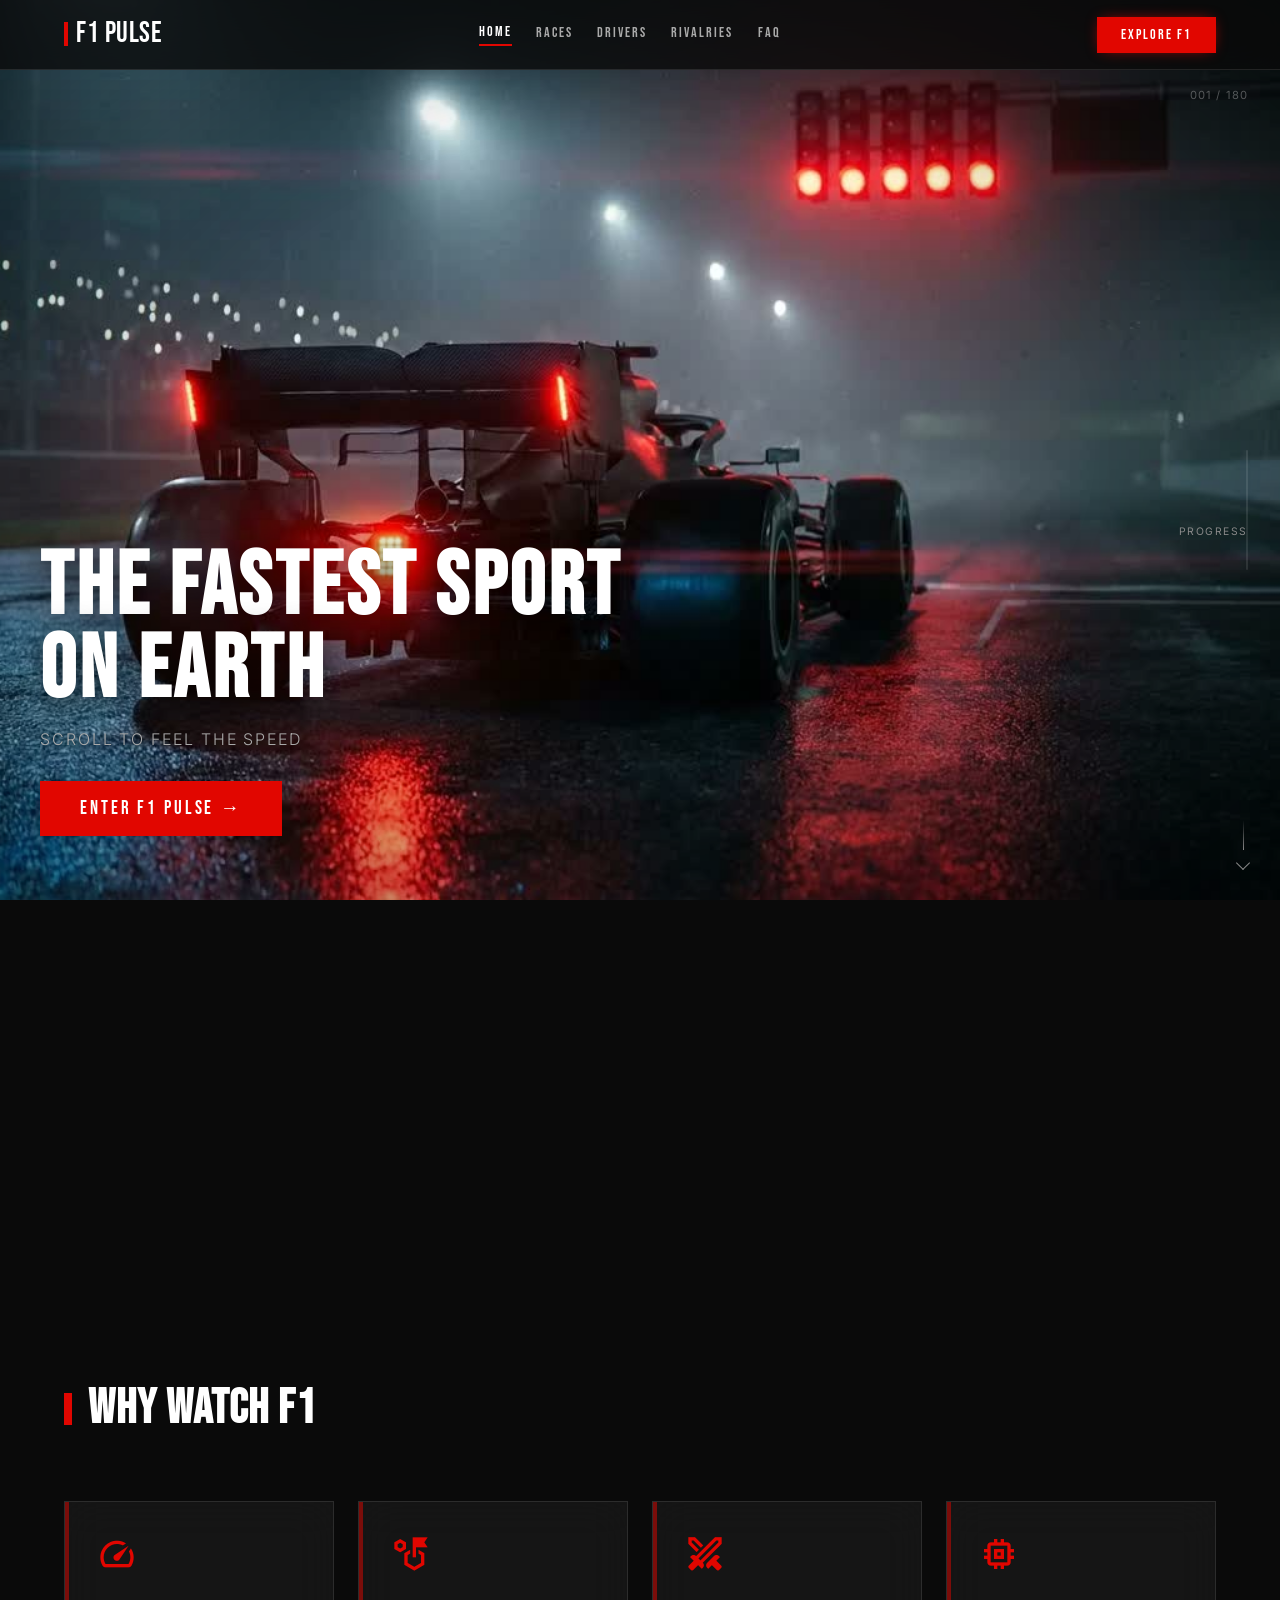
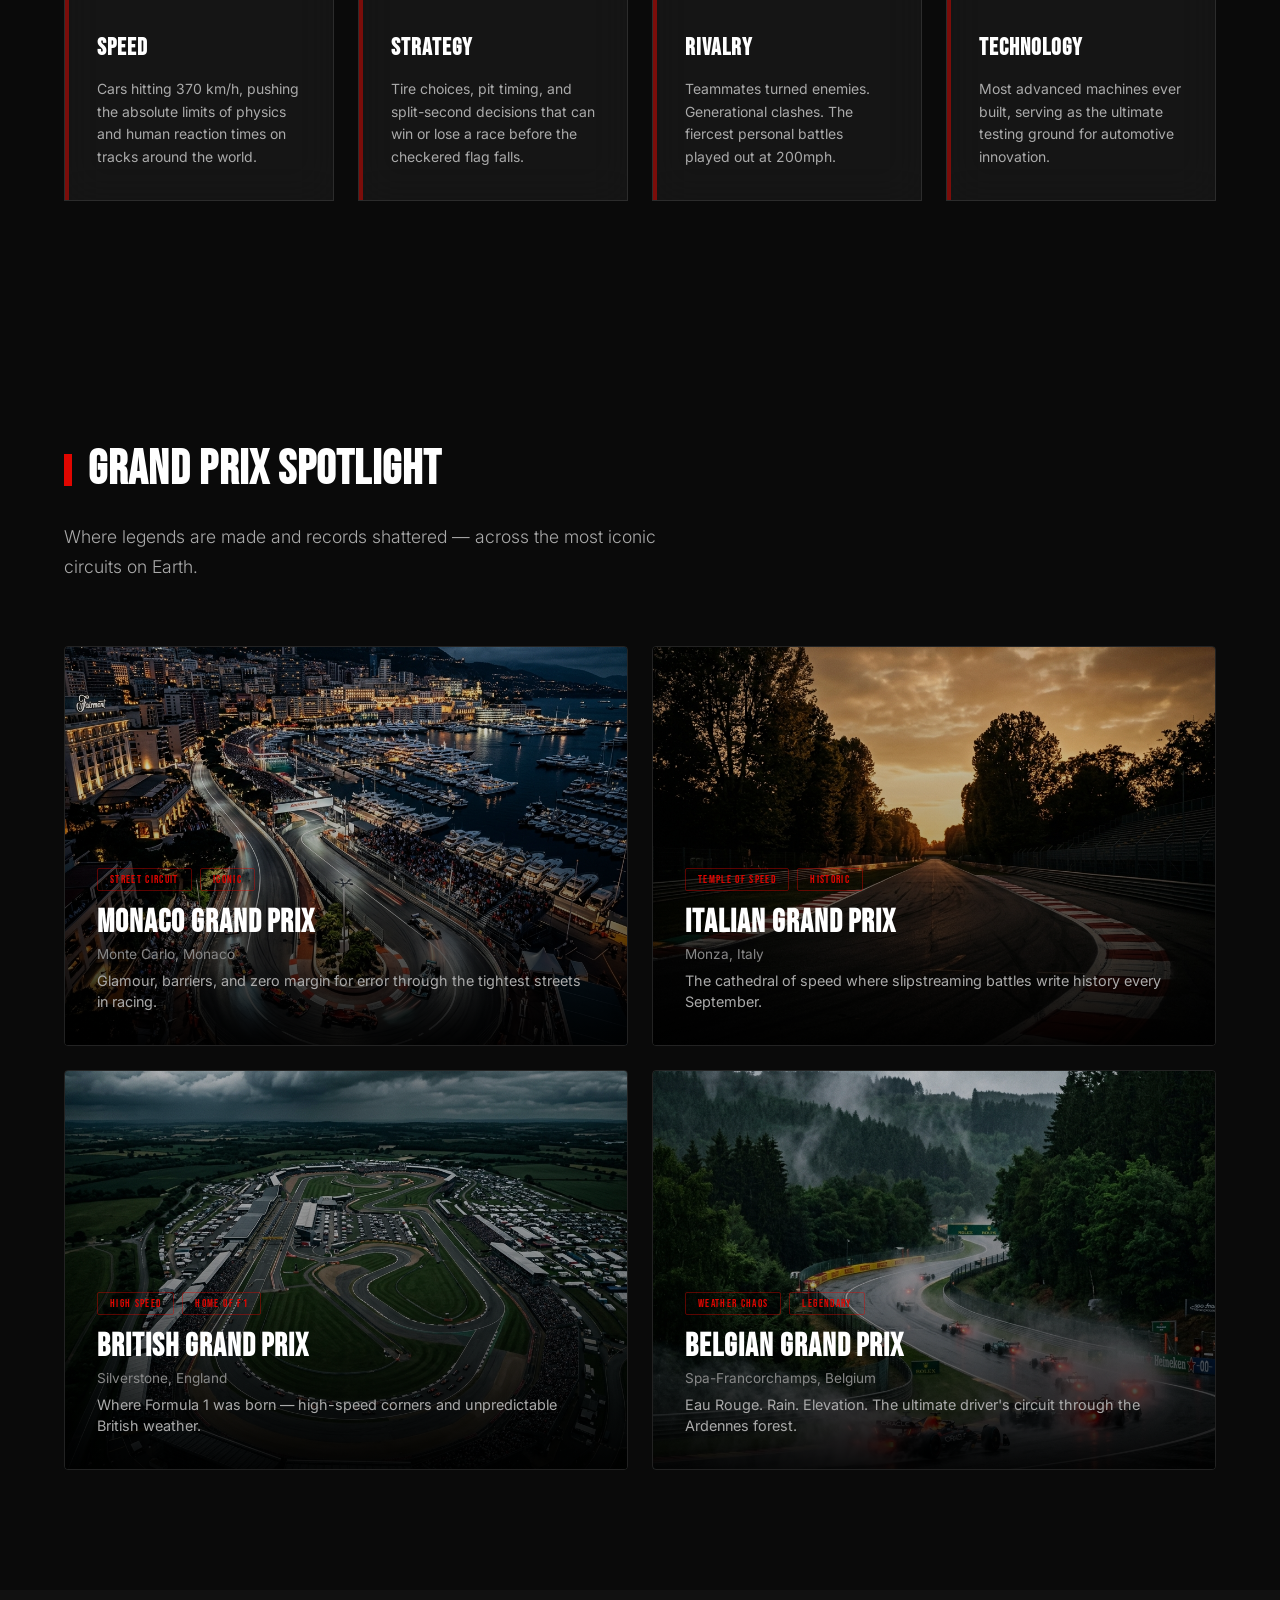
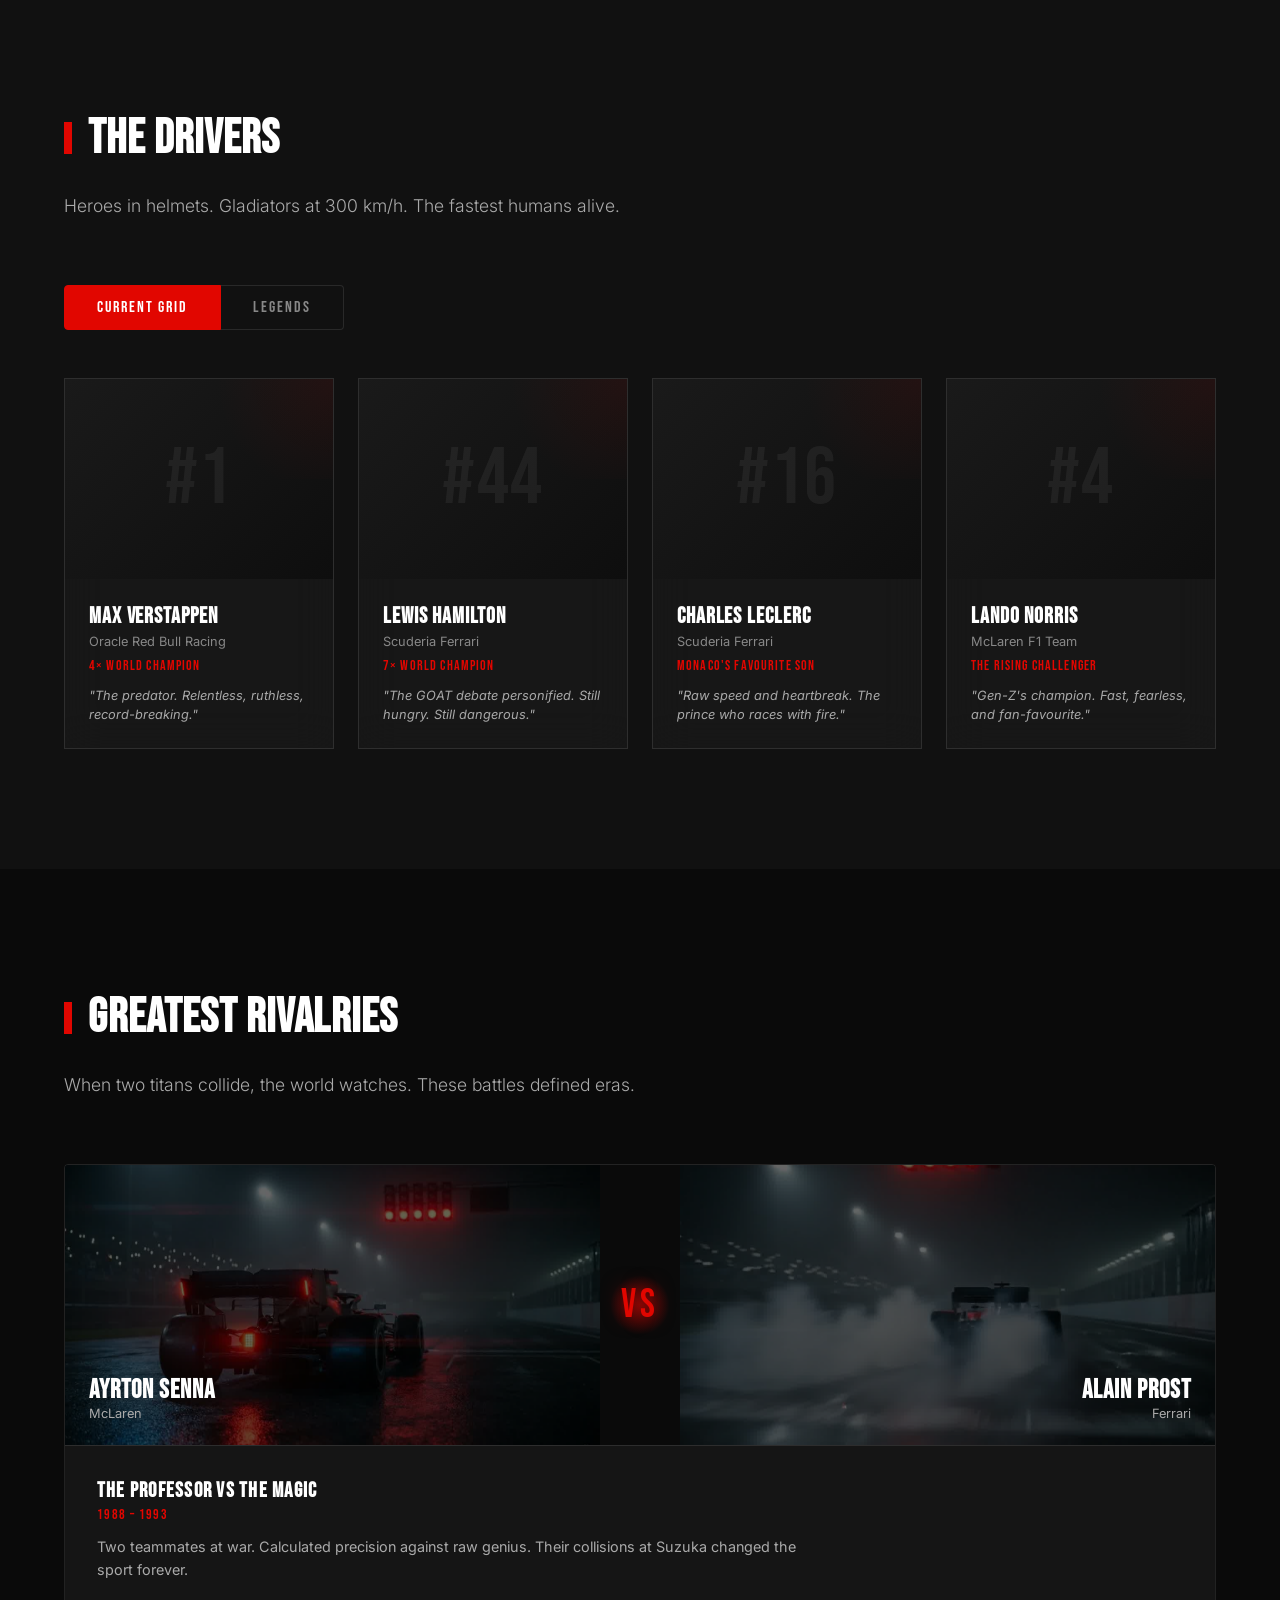
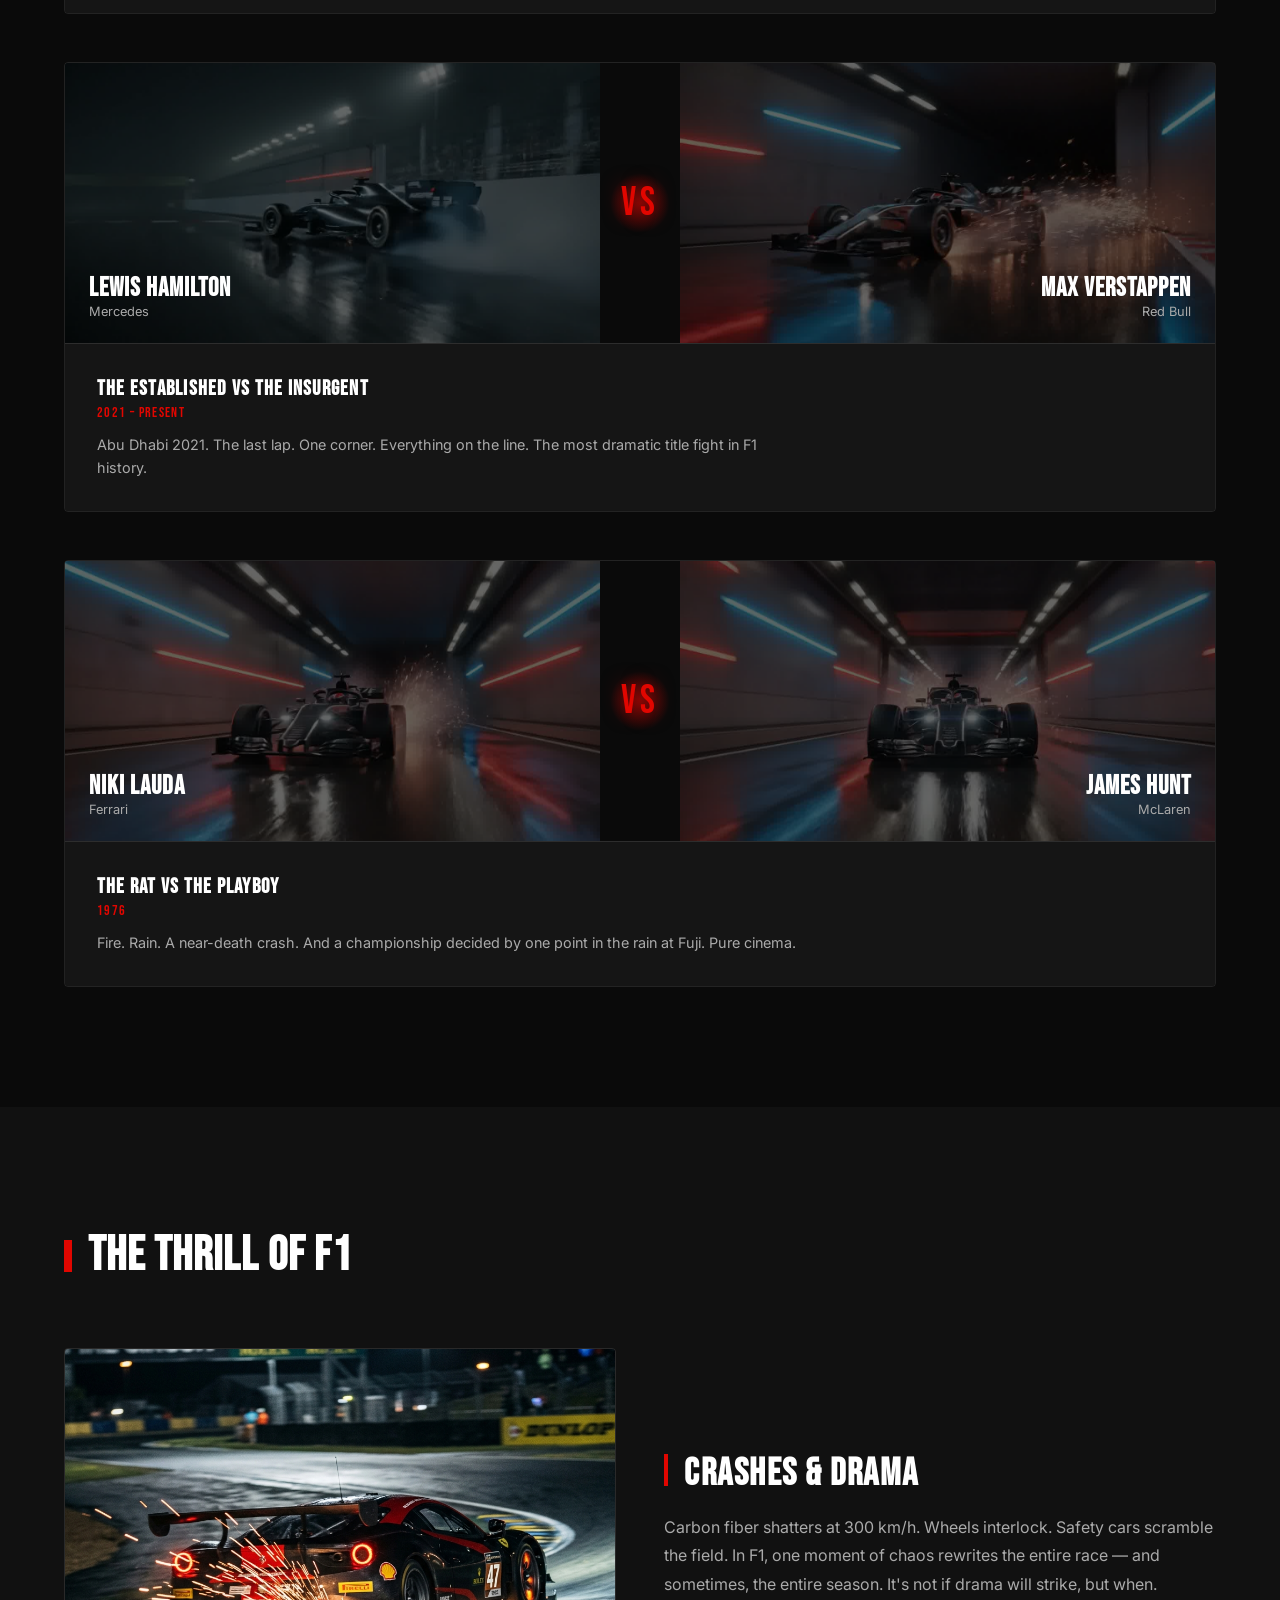
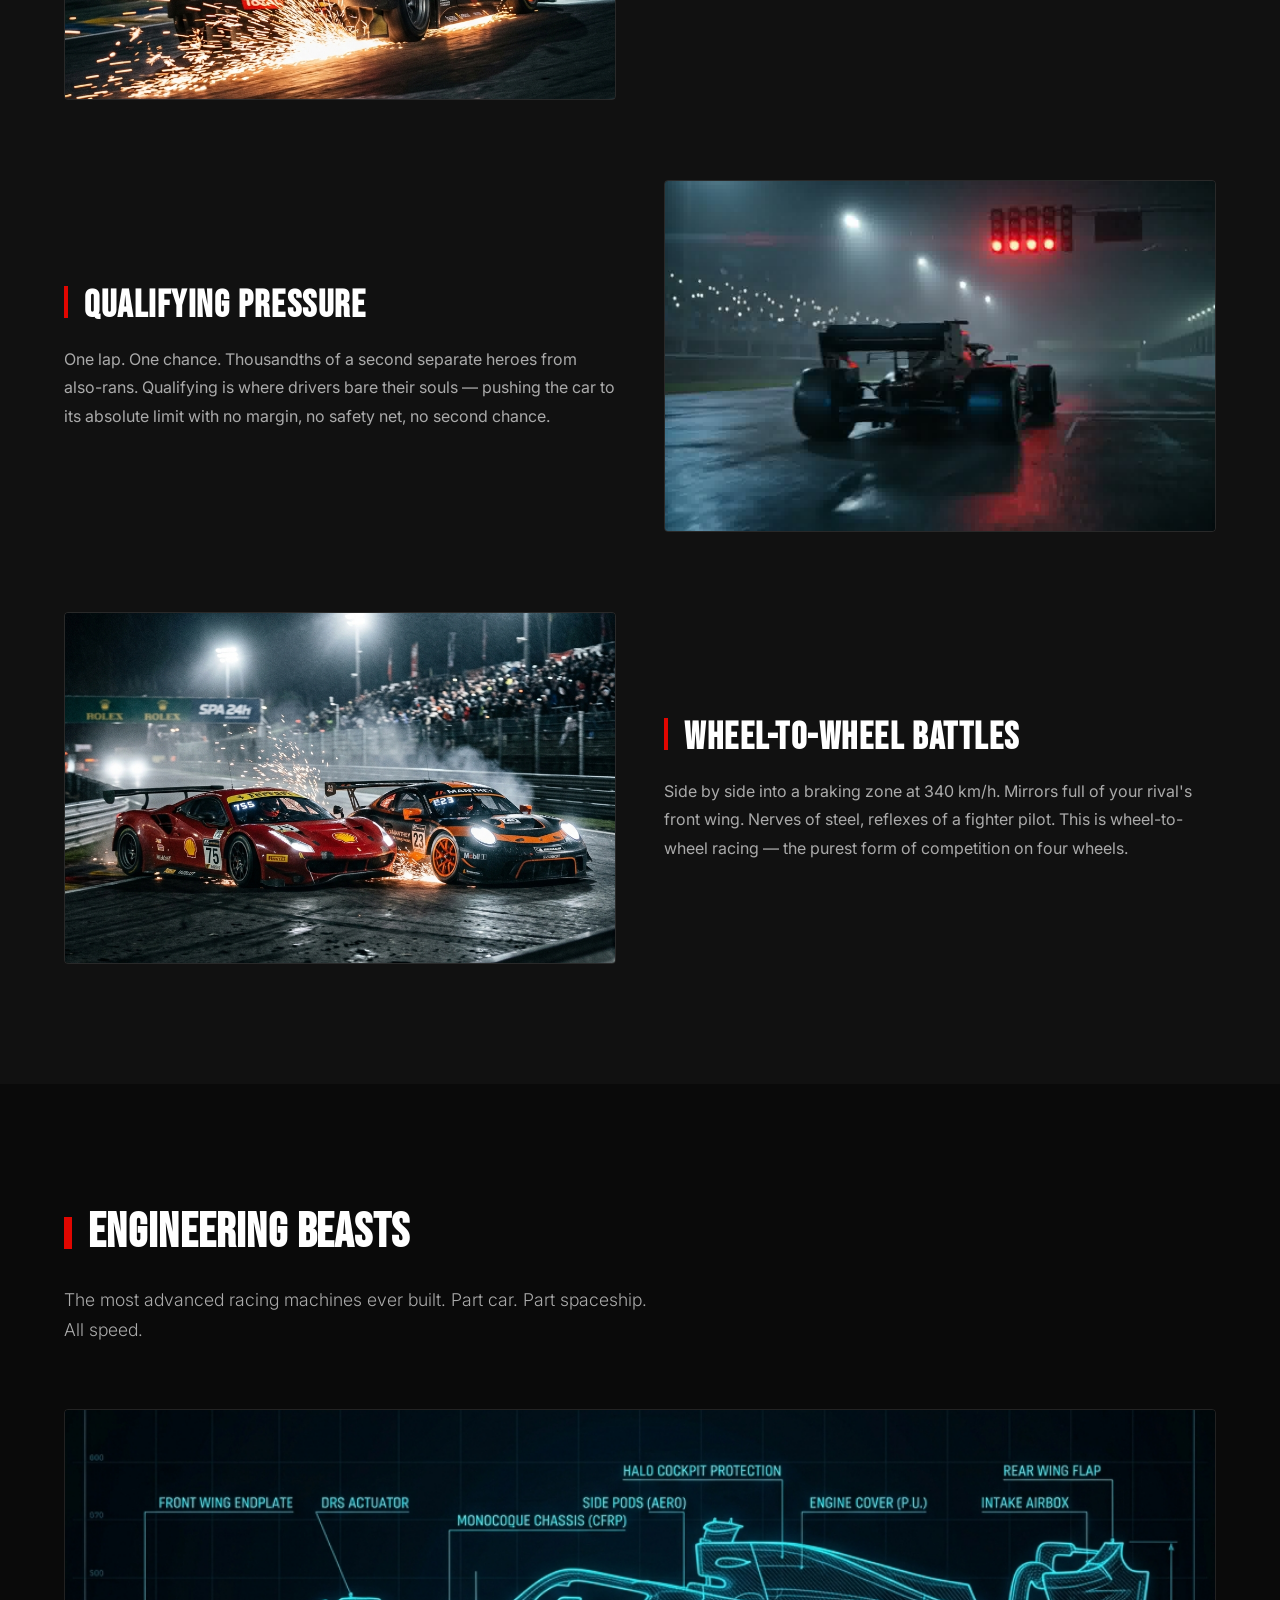
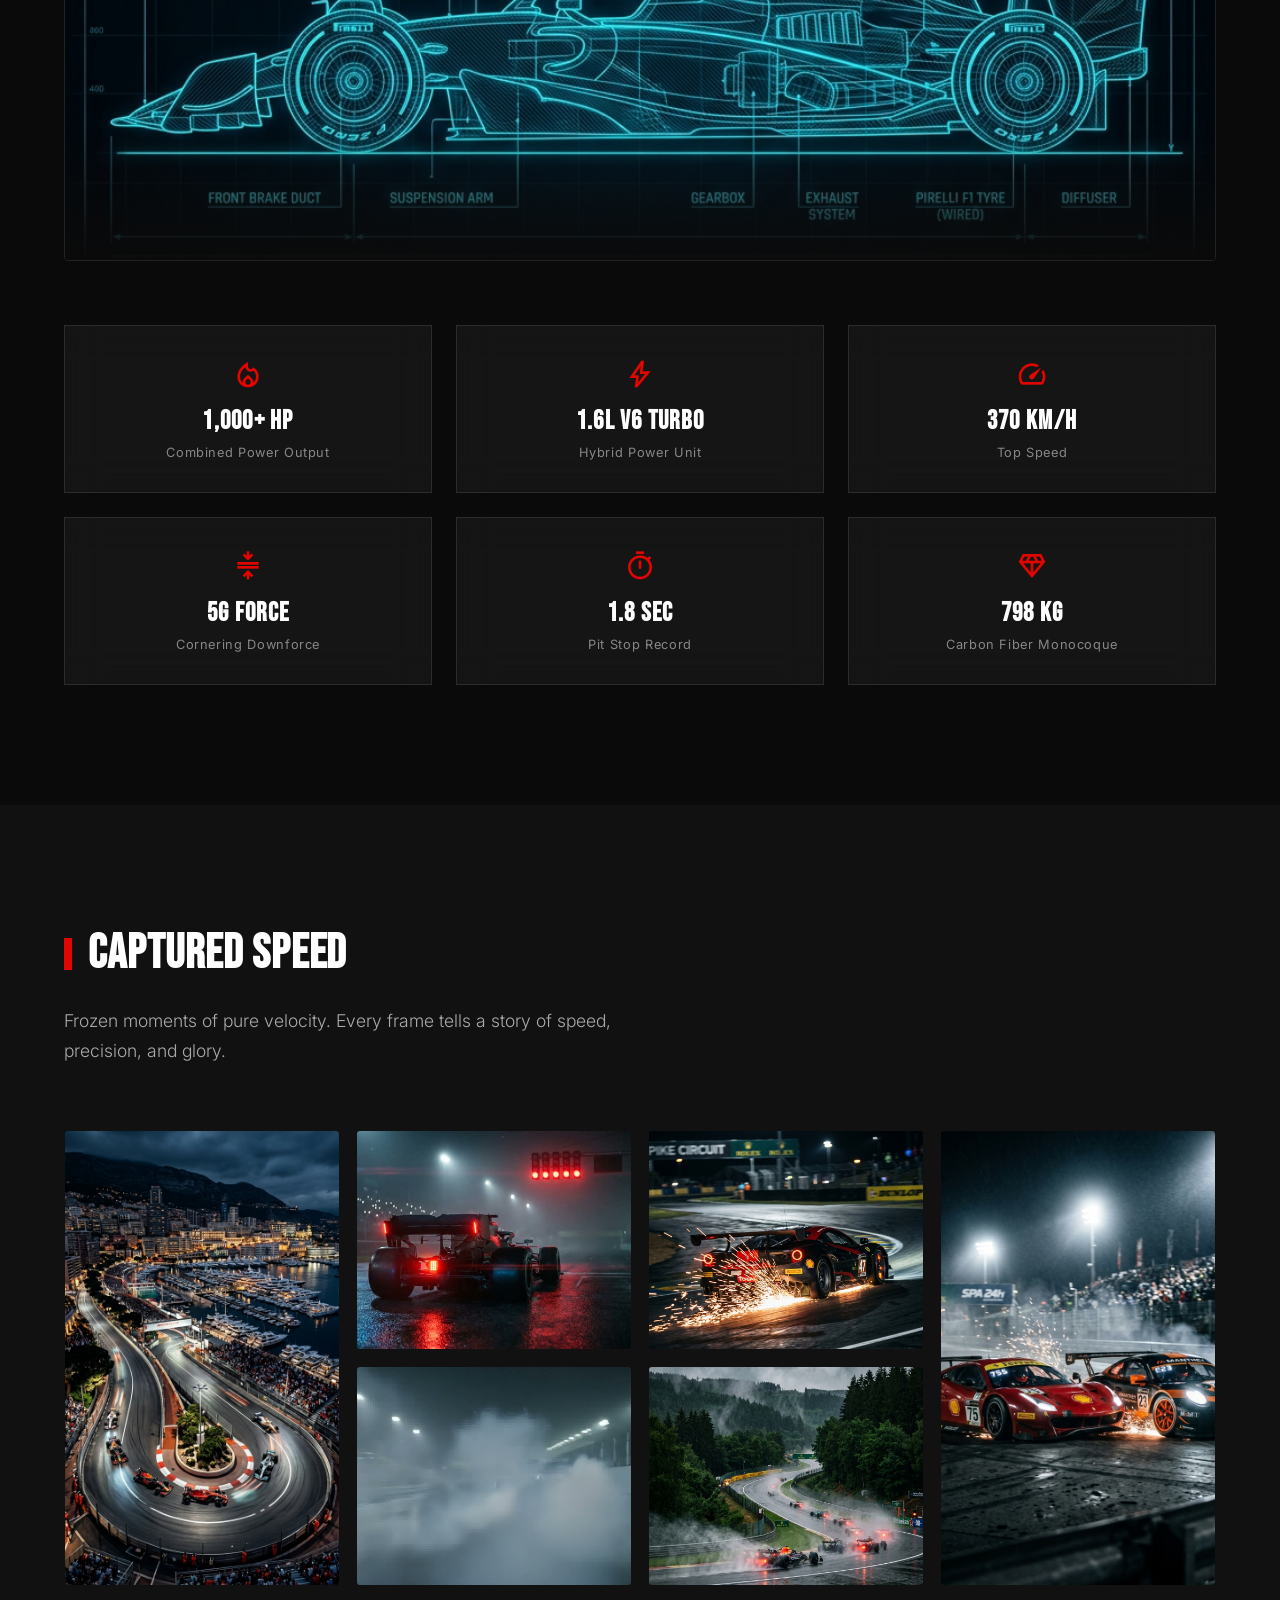
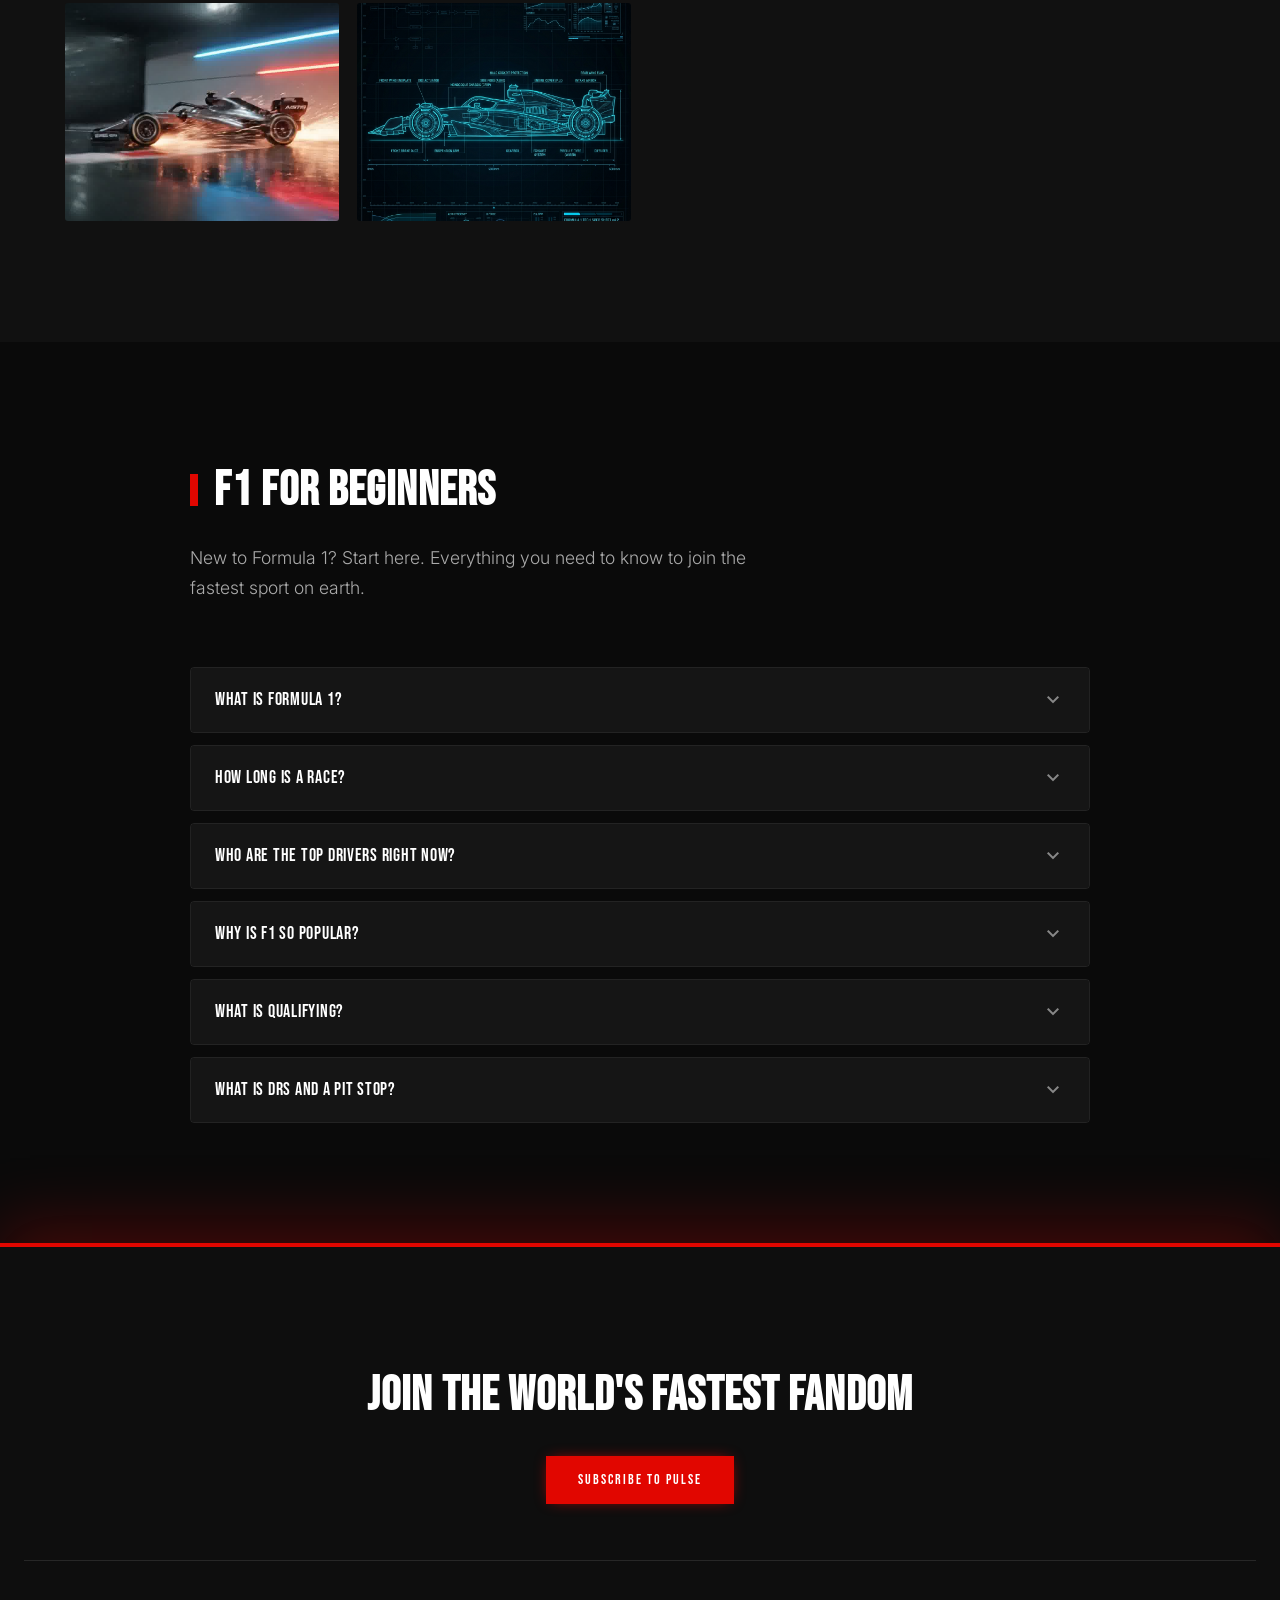
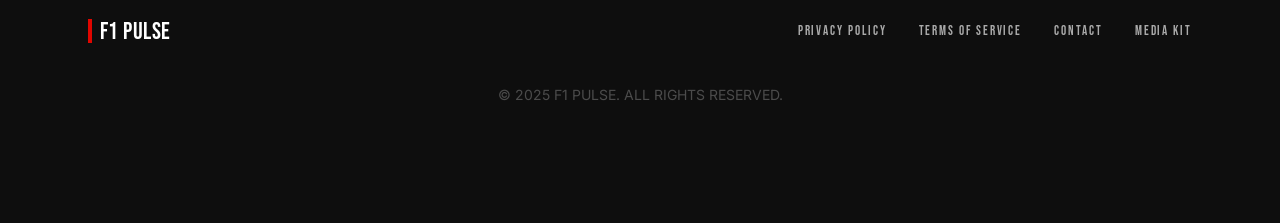
==== index.html @ 892f3d9f "F1 RACES - Feel the speed" ====
<!DOCTYPE html>
<html lang="en">
<head>
  <meta charset="UTF-8">
  <meta name="viewport" content="width=device-width, initial-scale=1.0">
  <title>F1 PULSE — Feel the Speed</title>
  <meta name="description" content="F1 PULSE — A cinematic scroll-driven Formula 1 experience. Scroll to scrub through race footage at full speed.">
  <meta name="theme-color" content="#0A0A0A">

  <!-- Favicon -->
  <link rel="icon" href="data:image/svg+xml,<svg xmlns='http://www.w3.org/2000/svg' viewBox='0 0 100 100'><circle cx='50' cy='50' r='45' fill='%23E10600'/></svg>">

  <!-- Google Fonts — Material Symbols for icons -->
  <link href="https://fonts.googleapis.com/css2?family=Material+Symbols+Outlined:wght,FILL@100..700,0..1&display=swap" rel="stylesheet">

  <link rel="stylesheet" href="style.css">
</head>
<body>

  <!-- ═══ Preloader ═══ -->
  <div id="preloader">
    <div class="preloader-logo">F1 <span>PULSE</span></div>
    <div class="progress-bar-container">
      <div class="progress-bar-fill" id="progress-fill"></div>
    </div>
    <p class="preloader-text" id="progress-text">Loading experience... 0%</p>
  </div>

  <!-- ═══════════════════════════════════════
       NAVBAR (fixed top, over everything)
       ═══════════════════════════════════════ -->
  <nav class="navbar" id="navbar">
    <div class="nav-brand">
      <div class="nav-brand-accent"></div>
      <a href="#" class="nav-brand-text">F1 PULSE</a>
    </div>
    <div class="nav-links" id="nav-links">
      <a href="#hero-section" class="nav-link active">Home</a>
      <a href="#races" class="nav-link">Races</a>
      <a href="#drivers" class="nav-link">Drivers</a>
      <a href="#rivalries" class="nav-link">Rivalries</a>
      <a href="#faq" class="nav-link">FAQ</a>
    </div>
    <a href="#" class="nav-cta">EXPLORE F1</a>
    <button class="nav-hamburger" id="nav-hamburger" aria-label="Open menu">
      <span class="material-symbols-outlined">menu</span>
    </button>
  </nav>

  <!-- ═══════════════════════════════════════
       HERO — Scroll-driven frame scrubber
       ═══════════════════════════════════════ -->
  <section id="hero-section">
    <!-- Frame Display -->
    <img id="frame-display" alt="F1 Frame" />

    <!-- Cinematic Vignette -->
    <div id="vignette"></div>

    <!-- Overlay UI -->
    <div id="overlay">
      <!-- Bottom Left — Hero Text -->
      <div class="overlay-content">
        <h1 class="overlay-headline" id="overlay-headline">THE FASTEST SPORT ON EARTH</h1>
        <p class="overlay-subtext" id="overlay-subtext">Scroll to feel the speed</p>
        <a href="#why-f1" class="overlay-cta" id="overlay-cta">ENTER F1 PULSE →</a>
      </div>

      <!-- Right — Scroll Progress -->
      <div class="scroll-progress-track">
        <div class="scroll-progress-fill" id="scroll-progress-fill"></div>
      </div>
      <span class="scroll-progress-label">PROGRESS</span>

      <!-- Frame Counter -->
      <span class="frame-counter" id="frame-counter">001 / 180</span>

      <!-- Scroll Hint -->
      <div class="scroll-hint" id="scroll-hint">
        <div class="scroll-hint-line"></div>
        <div class="scroll-hint-arrow"></div>
      </div>
    </div>

    <!-- Scroll Spacer (creates scroll distance for frame scrubbing) -->
    <div id="scroll-spacer"></div>
  </section>

  <!-- ═══════════════════════════════════════
       WHY WATCH F1 SECTION
       ═══════════════════════════════════════ -->
  <section class="section-why-f1" id="why-f1">
    <div class="section-container">
      <h2 class="section-heading">
        <span class="heading-accent"></span>
        WHY WATCH F1
      </h2>
      <div class="cards-grid">
        <!-- Card 1 — Speed -->
        <div class="glass-card">
          <div class="card-accent-bar"></div>
          <span class="material-symbols-outlined card-icon">speed</span>
          <h3 class="card-title">SPEED</h3>
          <p class="card-text">Cars hitting 370 km/h, pushing the absolute limits of physics and human reaction times on tracks around the world.</p>
        </div>
        <!-- Card 2 — Strategy -->
        <div class="glass-card">
          <div class="card-accent-bar"></div>
          <span class="material-symbols-outlined card-icon">strategy</span>
          <h3 class="card-title">STRATEGY</h3>
          <p class="card-text">Tire choices, pit timing, and split-second decisions that can win or lose a race before the checkered flag falls.</p>
        </div>
        <!-- Card 3 — Rivalry -->
        <div class="glass-card">
          <div class="card-accent-bar"></div>
          <span class="material-symbols-outlined card-icon">swords</span>
          <h3 class="card-title">RIVALRY</h3>
          <p class="card-text">Teammates turned enemies. Generational clashes. The fiercest personal battles played out at 200mph.</p>
        </div>
        <!-- Card 4 — Technology -->
        <div class="glass-card">
          <div class="card-accent-bar"></div>
          <span class="material-symbols-outlined card-icon">memory</span>
          <h3 class="card-title">TECHNOLOGY</h3>
          <p class="card-text">Most advanced machines ever built, serving as the ultimate testing ground for automotive innovation.</p>
        </div>
      </div>
    </div>
  </section>

  <!-- ═══════════════════════════════════════
       1. GRAND PRIX SPOTLIGHT
       ═══════════════════════════════════════ -->
  <section class="section-dark" id="races">
    <div class="section-container">
      <h2 class="section-heading reveal">
        <span class="heading-accent"></span>
        GRAND PRIX SPOTLIGHT
      </h2>
      <p class="section-subtitle reveal">Where legends are made and records shattered — across the most iconic circuits on Earth.</p>
      <div class="race-grid">
        <div class="race-card reveal">
          <div class="race-card-img" style="background-image:url('images/monaco.png')"></div>
          <div class="race-card-overlay"></div>
          <div class="race-card-content">
            <div class="race-pills"><span class="race-pill">Street Circuit</span><span class="race-pill">Iconic</span></div>
            <h3 class="race-card-title">MONACO GRAND PRIX</h3>
            <p class="race-card-location">Monte Carlo, Monaco</p>
            <p class="race-card-hook">Glamour, barriers, and zero margin for error through the tightest streets in racing.</p>
          </div>
        </div>
        <div class="race-card reveal">
          <div class="race-card-img" style="background-image:url('images/monza.png')"></div>
          <div class="race-card-overlay"></div>
          <div class="race-card-content">
            <div class="race-pills"><span class="race-pill">Temple of Speed</span><span class="race-pill">Historic</span></div>
            <h3 class="race-card-title">ITALIAN GRAND PRIX</h3>
            <p class="race-card-location">Monza, Italy</p>
            <p class="race-card-hook">The cathedral of speed where slipstreaming battles write history every September.</p>
          </div>
        </div>
        <div class="race-card reveal">
          <div class="race-card-img" style="background-image:url('images/silverstone.png')"></div>
          <div class="race-card-overlay"></div>
          <div class="race-card-content">
            <div class="race-pills"><span class="race-pill">High Speed</span><span class="race-pill">Home of F1</span></div>
            <h3 class="race-card-title">BRITISH GRAND PRIX</h3>
            <p class="race-card-location">Silverstone, England</p>
            <p class="race-card-hook">Where Formula 1 was born — high-speed corners and unpredictable British weather.</p>
          </div>
        </div>
        <div class="race-card reveal">
          <div class="race-card-img" style="background-image:url('images/spa.png')"></div>
          <div class="race-card-overlay"></div>
          <div class="race-card-content">
            <div class="race-pills"><span class="race-pill">Weather Chaos</span><span class="race-pill">Legendary</span></div>
            <h3 class="race-card-title">BELGIAN GRAND PRIX</h3>
            <p class="race-card-location">Spa-Francorchamps, Belgium</p>
            <p class="race-card-hook">Eau Rouge. Rain. Elevation. The ultimate driver's circuit through the Ardennes forest.</p>
          </div>
        </div>
      </div>
    </div>
  </section>

  <!-- ═══════════════════════════════════════
       2. THE DRIVERS
       ═══════════════════════════════════════ -->
  <section class="section-alt" id="drivers">
    <div class="section-container">
      <h2 class="section-heading reveal">
        <span class="heading-accent"></span>
        THE DRIVERS
      </h2>
      <p class="section-subtitle reveal">Heroes in helmets. Gladiators at 300 km/h. The fastest humans alive.</p>
      <div class="driver-tabs reveal">
        <button class="driver-tab active" data-tab="current">Current Grid</button>
        <button class="driver-tab" data-tab="legends">Legends</button>
      </div>
      <div class="driver-grid" id="driver-grid-current">
        <div class="driver-card reveal">
          <div class="driver-card-visual">
            <span class="driver-number">#1</span>
          </div>
          <div class="driver-info">
            <h3 class="driver-name">MAX VERSTAPPEN</h3>
            <p class="driver-team">Oracle Red Bull Racing</p>
            <p class="driver-stat">4× World Champion</p>
            <p class="driver-caption">"The predator. Relentless, ruthless, record-breaking."</p>
          </div>
        </div>
        <div class="driver-card reveal">
          <div class="driver-card-visual">
            <span class="driver-number">#44</span>
          </div>
          <div class="driver-info">
            <h3 class="driver-name">LEWIS HAMILTON</h3>
            <p class="driver-team">Scuderia Ferrari</p>
            <p class="driver-stat">7× World Champion</p>
            <p class="driver-caption">"The GOAT debate personified. Still hungry. Still dangerous."</p>
          </div>
        </div>
        <div class="driver-card reveal">
          <div class="driver-card-visual">
            <span class="driver-number">#16</span>
          </div>
          <div class="driver-info">
            <h3 class="driver-name">CHARLES LECLERC</h3>
            <p class="driver-team">Scuderia Ferrari</p>
            <p class="driver-stat">Monaco's Favourite Son</p>
            <p class="driver-caption">"Raw speed and heartbreak. The prince who races with fire."</p>
          </div>
        </div>
        <div class="driver-card reveal">
          <div class="driver-card-visual">
            <span class="driver-number">#4</span>
          </div>
          <div class="driver-info">
            <h3 class="driver-name">LANDO NORRIS</h3>
            <p class="driver-team">McLaren F1 Team</p>
            <p class="driver-stat">The Rising Challenger</p>
            <p class="driver-caption">"Gen-Z's champion. Fast, fearless, and fan-favourite."</p>
          </div>
        </div>
      </div>
      <div class="driver-grid hidden" id="driver-grid-legends">
        <div class="driver-card reveal">
          <div class="driver-card-visual legend">
            <span class="driver-number">#12</span>
          </div>
          <div class="driver-info">
            <h3 class="driver-name">AYRTON SENNA</h3>
            <p class="driver-team">McLaren / Williams</p>
            <p class="driver-stat">3× World Champion</p>
            <p class="driver-caption">"The maestro of the rain. Racing's eternal flame."</p>
          </div>
        </div>
        <div class="driver-card reveal">
          <div class="driver-card-visual legend">
            <span class="driver-number">#1</span>
          </div>
          <div class="driver-info">
            <h3 class="driver-name">MICHAEL SCHUMACHER</h3>
            <p class="driver-team">Ferrari / Benetton</p>
            <p class="driver-stat">7× World Champion</p>
            <p class="driver-caption">"The Kaiser. Records that stood for a generation."</p>
          </div>
        </div>
        <div class="driver-card reveal">
          <div class="driver-card-visual legend">
            <span class="driver-number">#1</span>
          </div>
          <div class="driver-info">
            <h3 class="driver-name">NIKI LAUDA</h3>
            <p class="driver-team">Ferrari / McLaren</p>
            <p class="driver-stat">3× World Champion</p>
            <p class="driver-caption">"Walked through fire. Came back. Won again."</p>
          </div>
        </div>
        <div class="driver-card reveal">
          <div class="driver-card-visual legend">
            <span class="driver-number">#5</span>
          </div>
          <div class="driver-info">
            <h3 class="driver-name">SEBASTIAN VETTEL</h3>
            <p class="driver-team">Red Bull / Ferrari</p>
            <p class="driver-stat">4× World Champion</p>
            <p class="driver-caption">"The finger wag. The dominance. A true gentleman racer."</p>
          </div>
        </div>
      </div>
    </div>
  </section>

  <!-- ═══════════════════════════════════════
       3. GREATEST RIVALRIES
       ═══════════════════════════════════════ -->
  <section class="section-dark" id="rivalries">
    <div class="section-container">
      <h2 class="section-heading reveal">
        <span class="heading-accent"></span>
        GREATEST RIVALRIES
      </h2>
      <p class="section-subtitle reveal">When two titans collide, the world watches. These battles defined eras.</p>
      <div class="rivalries-stack">
        <div class="rivalry-card reveal">
          <div class="rivalry-side rivalry-left" style="background-image:url('frames/frame_0010.jpg')">
            <div class="rivalry-side-overlay"></div>
            <div class="rivalry-driver-info">
              <h3>AYRTON SENNA</h3>
              <p>McLaren</p>
            </div>
          </div>
          <div class="rivalry-vs">
            <span class="vs-text">VS</span>
            <div class="vs-glow"></div>
          </div>
          <div class="rivalry-side rivalry-right" style="background-image:url('frames/frame_0050.jpg')">
            <div class="rivalry-side-overlay"></div>
            <div class="rivalry-driver-info">
              <h3>ALAIN PROST</h3>
              <p>Ferrari</p>
            </div>
          </div>
          <div class="rivalry-meta">
            <h4 class="rivalry-title">THE PROFESSOR VS THE MAGIC</h4>
            <p class="rivalry-era">1988 – 1993</p>
            <p class="rivalry-desc">Two teammates at war. Calculated precision against raw genius. Their collisions at Suzuka changed the sport forever.</p>
          </div>
        </div>
        <div class="rivalry-card reveal">
          <div class="rivalry-side rivalry-left" style="background-image:url('frames/frame_0080.jpg')">
            <div class="rivalry-side-overlay"></div>
            <div class="rivalry-driver-info">
              <h3>LEWIS HAMILTON</h3>
              <p>Mercedes</p>
            </div>
          </div>
          <div class="rivalry-vs">
            <span class="vs-text">VS</span>
            <div class="vs-glow"></div>
          </div>
          <div class="rivalry-side rivalry-right" style="background-image:url('frames/frame_0120.jpg')">
            <div class="rivalry-side-overlay"></div>
            <div class="rivalry-driver-info">
              <h3>MAX VERSTAPPEN</h3>
              <p>Red Bull</p>
            </div>
          </div>
          <div class="rivalry-meta">
            <h4 class="rivalry-title">THE ESTABLISHED VS THE INSURGENT</h4>
            <p class="rivalry-era">2021 – Present</p>
            <p class="rivalry-desc">Abu Dhabi 2021. The last lap. One corner. Everything on the line. The most dramatic title fight in F1 history.</p>
          </div>
        </div>
        <div class="rivalry-card reveal">
          <div class="rivalry-side rivalry-left" style="background-image:url('frames/frame_0140.jpg')">
            <div class="rivalry-side-overlay"></div>
            <div class="rivalry-driver-info">
              <h3>NIKI LAUDA</h3>
              <p>Ferrari</p>
            </div>
          </div>
          <div class="rivalry-vs">
            <span class="vs-text">VS</span>
            <div class="vs-glow"></div>
          </div>
          <div class="rivalry-side rivalry-right" style="background-image:url('frames/frame_0170.jpg')">
            <div class="rivalry-side-overlay"></div>
            <div class="rivalry-driver-info">
              <h3>JAMES HUNT</h3>
              <p>McLaren</p>
            </div>
          </div>
          <div class="rivalry-meta">
            <h4 class="rivalry-title">THE RAT VS THE PLAYBOY</h4>
            <p class="rivalry-era">1976</p>
            <p class="rivalry-desc">Fire. Rain. A near-death crash. And a championship decided by one point in the rain at Fuji. Pure cinema.</p>
          </div>
        </div>
      </div>
    </div>
  </section>

  <!-- ═══════════════════════════════════════
       4. THE THRILL OF F1
       ═══════════════════════════════════════ -->
  <section class="section-alt" id="thrills">
    <div class="section-container">
      <h2 class="section-heading reveal">
        <span class="heading-accent"></span>
        THE THRILL OF F1
      </h2>
      <div class="thrill-block reveal">
        <div class="thrill-image">
          <img src="images/sparks.png" alt="F1 Sparks and Drama" loading="lazy">
        </div>
        <div class="thrill-text">
          <h3 class="thrill-title">CRASHES & DRAMA</h3>
          <p class="thrill-copy">Carbon fiber shatters at 300 km/h. Wheels interlock. Safety cars scramble the field. In F1, one moment of chaos rewrites the entire race — and sometimes, the entire season. It's not if drama will strike, but when.</p>
        </div>
      </div>
      <div class="thrill-block reverse reveal">
        <div class="thrill-image">
          <img src="frames/frame_0030.jpg" alt="Qualifying Pressure" loading="lazy">
        </div>
        <div class="thrill-text">
          <h3 class="thrill-title">QUALIFYING PRESSURE</h3>
          <p class="thrill-copy">One lap. One chance. Thousandths of a second separate heroes from also-rans. Qualifying is where drivers bare their souls — pushing the car to its absolute limit with no margin, no safety net, no second chance.</p>
        </div>
      </div>
      <div class="thrill-block reveal">
        <div class="thrill-image">
          <img src="images/wheel_battle.png" alt="Wheel to Wheel" loading="lazy">
        </div>
        <div class="thrill-text">
          <h3 class="thrill-title">WHEEL-TO-WHEEL BATTLES</h3>
          <p class="thrill-copy">Side by side into a braking zone at 340 km/h. Mirrors full of your rival's front wing. Nerves of steel, reflexes of a fighter pilot. This is wheel-to-wheel racing — the purest form of competition on four wheels.</p>
        </div>
      </div>
    </div>
  </section>

  <!-- ═══════════════════════════════════════
       5. ENGINEERING BEASTS
       ═══════════════════════════════════════ -->
  <section class="section-dark section-tech" id="tech">
    <div class="section-container">
      <h2 class="section-heading reveal">
        <span class="heading-accent"></span>
        ENGINEERING BEASTS
      </h2>
      <p class="section-subtitle reveal">The most advanced racing machines ever built. Part car. Part spaceship. All speed.</p>
      <div class="tech-showcase reveal">
        <div class="tech-hero-img">
          <img src="images/car_tech.png" alt="F1 Car Technical" loading="lazy">
        </div>
        <div class="tech-stats-grid">
          <div class="tech-stat-card">
            <span class="material-symbols-outlined tech-stat-icon">local_fire_department</span>
            <h4 class="tech-stat-value">1,000+ HP</h4>
            <p class="tech-stat-label">Combined Power Output</p>
          </div>
          <div class="tech-stat-card">
            <span class="material-symbols-outlined tech-stat-icon">bolt</span>
            <h4 class="tech-stat-value">1.6L V6 TURBO</h4>
            <p class="tech-stat-label">Hybrid Power Unit</p>
          </div>
          <div class="tech-stat-card">
            <span class="material-symbols-outlined tech-stat-icon">speed</span>
            <h4 class="tech-stat-value">370 KM/H</h4>
            <p class="tech-stat-label">Top Speed</p>
          </div>
          <div class="tech-stat-card">
            <span class="material-symbols-outlined tech-stat-icon">compress</span>
            <h4 class="tech-stat-value">5G FORCE</h4>
            <p class="tech-stat-label">Cornering Downforce</p>
          </div>
          <div class="tech-stat-card">
            <span class="material-symbols-outlined tech-stat-icon">timer</span>
            <h4 class="tech-stat-value">1.8 SEC</h4>
            <p class="tech-stat-label">Pit Stop Record</p>
          </div>
          <div class="tech-stat-card">
            <span class="material-symbols-outlined tech-stat-icon">diamond</span>
            <h4 class="tech-stat-value">798 KG</h4>
            <p class="tech-stat-label">Carbon Fiber Monocoque</p>
          </div>
        </div>
      </div>
    </div>
  </section>

  <!-- ═══════════════════════════════════════
       6. CAPTURED SPEED — GALLERY
       ═══════════════════════════════════════ -->
  <section class="section-alt" id="gallery">
    <div class="section-container">
      <h2 class="section-heading reveal">
        <span class="heading-accent"></span>
        CAPTURED SPEED
      </h2>
      <p class="section-subtitle reveal">Frozen moments of pure velocity. Every frame tells a story of speed, precision, and glory.</p>
      <div class="gallery-masonry reveal">
        <div class="gallery-item gallery-tall">
          <img src="images/monaco.png" alt="Monaco night race" loading="lazy">
          <div class="gallery-caption"><span>Monaco Under Lights</span></div>
        </div>
        <div class="gallery-item">
          <img src="frames/frame_0005.jpg" alt="F1 action" loading="lazy">
          <div class="gallery-caption"><span>Lights Out</span></div>
        </div>
        <div class="gallery-item">
          <img src="images/sparks.png" alt="Sparks at night" loading="lazy">
          <div class="gallery-caption"><span>Sparks in the Dark</span></div>
        </div>
        <div class="gallery-item gallery-tall">
          <img src="images/wheel_battle.png" alt="Side by side" loading="lazy">
          <div class="gallery-caption"><span>Wheel-to-Wheel</span></div>
        </div>
        <div class="gallery-item">
          <img src="frames/frame_0060.jpg" alt="Pit stop" loading="lazy">
          <div class="gallery-caption"><span>Pit Stop Precision</span></div>
        </div>
        <div class="gallery-item">
          <img src="images/spa.png" alt="Wet weather" loading="lazy">
          <div class="gallery-caption"><span>Rain Masters</span></div>
        </div>
        <div class="gallery-item">
          <img src="frames/frame_0100.jpg" alt="Cockpit" loading="lazy">
          <div class="gallery-caption"><span>Inside the Cockpit</span></div>
        </div>
        <div class="gallery-item">
          <img src="images/car_tech.png" alt="Technical" loading="lazy">
          <div class="gallery-caption"><span>Engineering Art</span></div>
        </div>
      </div>
    </div>
  </section>

  <!-- ═══════════════════════════════════════
       7. FAQ FOR BEGINNERS
       ═══════════════════════════════════════ -->
  <section class="section-dark" id="faq">
    <div class="section-container section-container-narrow">
      <h2 class="section-heading reveal">
        <span class="heading-accent"></span>
        F1 FOR BEGINNERS
      </h2>
      <p class="section-subtitle reveal">New to Formula 1? Start here. Everything you need to know to join the fastest sport on earth.</p>
      <div class="faq-list">
        <div class="faq-item reveal">
          <button class="faq-question" aria-expanded="false">
            <span>What is Formula 1?</span>
            <span class="material-symbols-outlined faq-icon">expand_more</span>
          </button>
          <div class="faq-answer">
            <p>Formula 1 is the pinnacle of open-wheel racing — the fastest, most technologically advanced, and most-watched motorsport series on the planet. Twenty drivers, ten teams, and over 20 races across five continents every season. It's a blend of engineering brilliance, athletic endurance, and strategic genius.</p>
          </div>
        </div>
        <div class="faq-item reveal">
          <button class="faq-question" aria-expanded="false">
            <span>How long is a race?</span>
            <span class="material-symbols-outlined faq-icon">expand_more</span>
          </button>
          <div class="faq-answer">
            <p>A typical Grand Prix covers approximately 305 km (190 miles) and lasts around 1.5 to 2 hours. Races are limited to a maximum of 2 hours. Some circuits have fewer laps (like Monaco at 78 laps) while others have more (like Monza at 53 laps), but the total distance stays roughly the same.</p>
          </div>
        </div>
        <div class="faq-item reveal">
          <button class="faq-question" aria-expanded="false">
            <span>Who are the top drivers right now?</span>
            <span class="material-symbols-outlined faq-icon">expand_more</span>
          </button>
          <div class="faq-answer">
            <p>Max Verstappen (Red Bull) is the reigning champion and dominant force. Lewis Hamilton (Ferrari) holds the record for most wins ever. Charles Leclerc and Lando Norris are the rising challengers gunning for the crown. The grid is stacked with talent — any race weekend can produce a surprise.</p>
          </div>
        </div>
        <div class="faq-item reveal">
          <button class="faq-question" aria-expanded="false">
            <span>Why is F1 so popular?</span>
            <span class="material-symbols-outlined faq-icon">expand_more</span>
          </button>
          <div class="faq-answer">
            <p>F1 combines extreme speed, cutting-edge technology, dramatic rivalries, and global glamour like no other sport. The Netflix series "Drive to Survive" brought millions of new fans, but the real hook is the unpredictability — rain, crashes, pit stop failures, strategy gambles. Every race is a mini-movie.</p>
          </div>
        </div>
        <div class="faq-item reveal">
          <button class="faq-question" aria-expanded="false">
            <span>What is qualifying?</span>
            <span class="material-symbols-outlined faq-icon">expand_more</span>
          </button>
          <div class="faq-answer">
            <p>Qualifying takes place on Saturday before the Sunday race. Drivers compete to set the fastest single lap time. It's a three-round knockout: Q1 eliminates the slowest 5, Q2 eliminates the next 5, and Q3 is a shootout among the top 10 for pole position. The fastest driver starts at the front of the grid.</p>
          </div>
        </div>
        <div class="faq-item reveal">
          <button class="faq-question" aria-expanded="false">
            <span>What is DRS and a pit stop?</span>
            <span class="material-symbols-outlined faq-icon">expand_more</span>
          </button>
          <div class="faq-answer">
            <p>DRS (Drag Reduction System) opens a flap on the rear wing to reduce drag and boost straight-line speed by ~15 km/h — but only when a driver is within 1 second of the car ahead in designated zones. A pit stop is when a car pulls into the pit lane to change tires, make repairs, or adjust strategy. The fastest pit stops take under 2 seconds to change all four wheels.</p>
          </div>
        </div>
      </div>
    </div>
  </section>

  <!-- ═══════════════════════════════════════
       FOOTER
       ═══════════════════════════════════════ -->
  <footer class="site-footer" id="footer">
    <div class="footer-cta-area">
      <h2 class="footer-headline">JOIN THE WORLD'S FASTEST FANDOM</h2>
      <a href="#" class="footer-cta-button">SUBSCRIBE TO PULSE</a>
    </div>
    <div class="footer-divider"></div>
    <div class="footer-bottom">
      <div class="footer-brand">
        <div class="nav-brand-accent"></div>
        <span class="footer-brand-text">F1 PULSE</span>
      </div>
      <div class="footer-links">
        <a href="#" class="footer-link">Privacy Policy</a>
        <a href="#" class="footer-link">Terms of Service</a>
        <a href="#" class="footer-link">Contact</a>
        <a href="#" class="footer-link">Media Kit</a>
      </div>
    </div>
    <p class="footer-copyright">© 2025 F1 PULSE. ALL RIGHTS RESERVED.</p>
  </footer>

  <script src="script.js"></script>
</body>
</html>
---- style.css ----
/* ═══════════════════════════════════════════
   F1 PULSE — COMPLETE STYLE SYSTEM
   Font: QUINOX (Bebas Neue as web fallback)
   ═══════════════════════════════════════════ */

@import url('https://fonts.googleapis.com/css2?family=Bebas+Neue&family=Inter:wght@300;400;500;600&display=swap');

/* ── Design Tokens ── */
:root {
  --bg: #0A0A0A;
  --bg-lowest: #0e0e0e;
  --bg-card: rgba(26, 26, 26, 0.7);
  --red: #E10600;
  --red-glow: rgba(225, 6, 0, 0.5);
  --red-glow-soft: rgba(225, 6, 0, 0.25);
  --white: #FFFFFF;
  --gray: #888888;
  --gray-light: #AAAAAA;
  --border-subtle: rgba(255, 255, 255, 0.1);
  --border-hover: rgba(225, 6, 0, 0.5);

  /* QUINOX style — Bebas Neue as closest Google Font match */
  --font-display: 'Bebas Neue', 'Impact', 'Arial Black', sans-serif;
  --font-body: 'Inter', -apple-system, BlinkMacSystemFont, 'Segoe UI', sans-serif;

  --z-canvas: 0;
  --z-vignette: 1;
  --z-overlay: 10;
  --z-navbar: 50;
  --z-preloader: 100;
}

/* ── Reset ── */
*, *::before, *::after {
  margin: 0;
  padding: 0;
  box-sizing: border-box;
}

html {
  overflow-x: hidden;
  scroll-behavior: smooth;
}

body {
  background: var(--bg);
  color: var(--white);
  font-family: var(--font-body);
  overflow-x: hidden;
  -webkit-font-smoothing: antialiased;
  -moz-osx-font-smoothing: grayscale;
}

::selection {
  background: var(--red);
  color: var(--white);
}

::-webkit-scrollbar {
  width: 0;
  background: transparent;
}

/* ═══════════════════════════════════════════
   MATERIAL SYMBOLS
   ═══════════════════════════════════════════ */
.material-symbols-outlined {
  font-variation-settings: 'FILL' 0, 'wght' 400, 'GRAD' 0, 'opsz' 24;
}

/* ═══════════════════════════════════════════
   NAVBAR
   ═══════════════════════════════════════════ */
.navbar {
  position: fixed;
  top: 0;
  left: 0;
  width: 100%;
  z-index: var(--z-navbar);
  display: flex;
  justify-content: space-between;
  align-items: center;
  padding: 0 64px;
  height: 70px;
  background: rgba(10, 10, 10, 0.8);
  backdrop-filter: blur(16px);
  -webkit-backdrop-filter: blur(16px);
  border-bottom: 1px solid var(--border-subtle);
  transition: background 0.3s ease;
}

.nav-brand {
  display: flex;
  align-items: center;
  gap: 8px;
}

.nav-brand-accent {
  width: 4px;
  height: 24px;
  background: var(--red);
}

.nav-brand-text {
  font-family: var(--font-display);
  font-size: 1.8rem;
  color: var(--white);
  text-decoration: none;
  letter-spacing: 0.02em;
  line-height: 1;
}

.nav-links {
  display: flex;
  align-items: center;
  gap: 24px;
}

.nav-link {
  font-family: var(--font-display);
  font-size: 0.85rem;
  letter-spacing: 0.15em;
  text-transform: uppercase;
  color: var(--gray-light);
  text-decoration: none;
  position: relative;
  padding-bottom: 4px;
  transition: color 0.3s ease;
}

.nav-link::after {
  content: '';
  position: absolute;
  bottom: 0;
  left: 0;
  width: 0;
  height: 2px;
  background: var(--red);
  transition: width 0.3s ease;
}

.nav-link:hover {
  color: var(--white);
}

.nav-link:hover::after {
  width: 100%;
}

.nav-link.active {
  color: var(--white);
  border-bottom: 2px solid var(--red);
}

.nav-cta {
  display: inline-flex;
  align-items: center;
  justify-content: center;
  padding: 10px 24px;
  background: var(--red);
  color: var(--white);
  font-family: var(--font-display);
  font-size: 0.85rem;
  letter-spacing: 0.15em;
  text-transform: uppercase;
  text-decoration: none;
  transition: transform 0.2s ease, box-shadow 0.3s ease;
  box-shadow: 0 0 15px -5px var(--red);
}

.nav-cta:hover {
  transform: translateY(-2px);
  box-shadow: 0 0 25px -3px var(--red);
}

.nav-hamburger {
  display: none;
  background: none;
  border: none;
  color: var(--white);
  cursor: pointer;
  font-size: 1.5rem;
}

/* ═══════════════════════════════════════════
   PRELOADER
   ═══════════════════════════════════════════ */
#preloader {
  position: fixed;
  inset: 0;
  background: var(--bg);
  z-index: var(--z-preloader);
  display: flex;
  flex-direction: column;
  align-items: center;
  justify-content: center;
  transition: opacity 0.8s cubic-bezier(0.4, 0, 0.2, 1),
              visibility 0.8s cubic-bezier(0.4, 0, 0.2, 1);
}

#preloader.hidden {
  opacity: 0;
  visibility: hidden;
  pointer-events: none;
}

.preloader-logo {
  font-family: var(--font-display);
  font-size: clamp(2.5rem, 6vw, 4.5rem);
  letter-spacing: 0.15em;
  color: var(--white);
  margin-bottom: 2.5rem;
  text-transform: uppercase;
}

.preloader-logo span {
  color: var(--red);
}

.progress-bar-container {
  width: min(320px, 70vw);
  height: 3px;
  background: rgba(255, 255, 255, 0.08);
  border-radius: 3px;
  overflow: hidden;
}

.progress-bar-fill {
  height: 100%;
  width: 0%;
  background: linear-gradient(90deg, var(--red), #FF3B30);
  border-radius: 3px;
  transition: width 0.1s linear;
  box-shadow: 0 0 12px var(--red-glow);
}

.preloader-text {
  font-family: var(--font-body);
  font-size: 0.8rem;
  font-weight: 300;
  color: var(--gray);
  margin-top: 1.2rem;
  letter-spacing: 0.15em;
  text-transform: uppercase;
}

.preloader-text::after {
  content: '';
  display: inline-block;
  width: 4px;
  height: 4px;
  background: var(--red);
  border-radius: 50%;
  margin-left: 6px;
  vertical-align: middle;
  animation: pulseDot 1.2s ease-in-out infinite;
}

@keyframes pulseDot {
  0%, 100% { opacity: 0.3; transform: scale(1); }
  50% { opacity: 1; transform: scale(1.5); }
}

/* ═══════════════════════════════════════════
   HERO SECTION — FRAME DISPLAY
   ═══════════════════════════════════════════ */
#hero-section {
  position: relative;
}

#frame-display {
  position: fixed;
  top: 0;
  left: 0;
  width: 100vw;
  height: 100vh;
  z-index: var(--z-canvas);
  background: var(--bg);
  object-fit: cover;
  object-position: center;
  pointer-events: none;
  will-change: contents;
}

#scroll-spacer {
  width: 100%;
  pointer-events: none;
}

/* ═══════════════════════════════════════════
   VIGNETTE
   ═══════════════════════════════════════════ */
#vignette {
  position: fixed;
  inset: 0;
  z-index: var(--z-vignette);
  pointer-events: none;
  background: radial-gradient(
    ellipse at center,
    transparent 50%,
    rgba(0, 0, 0, 0.4) 100%
  );
}

/* ═══════════════════════════════════════════
   OVERLAY UI (on top of frame animation)
   ═══════════════════════════════════════════ */
#overlay {
  position: fixed;
  inset: 0;
  z-index: var(--z-overlay);
  pointer-events: none;
  opacity: 0;
  transition: opacity 0.6s ease;
}

#overlay.visible {
  opacity: 1;
}

.overlay-content {
  position: absolute;
  bottom: 4rem;
  left: 2.5rem;
  max-width: 600px;
}

.overlay-headline {
  font-family: var(--font-display);
  font-size: clamp(2.5rem, 7vw, 5.5rem);
  line-height: 0.95;
  letter-spacing: 0.04em;
  text-transform: uppercase;
  color: var(--white);
  text-shadow: 0 4px 30px rgba(0,0,0,0.7);
  opacity: 0;
  transform: translateY(20px);
  animation: fadeSlideIn 0.8s ease forwards;
  animation-delay: 0.5s;
  transition: opacity 0.5s ease, transform 0.5s ease;
}

.overlay-subtext {
  font-family: var(--font-body);
  font-size: clamp(0.85rem, 1.5vw, 1rem);
  font-weight: 300;
  color: var(--gray-light);
  letter-spacing: 0.12em;
  text-transform: uppercase;
  margin-top: 1rem;
  text-shadow: 0 2px 10px rgba(0,0,0,0.5);
  opacity: 0;
  transform: translateY(20px);
  animation: fadeSlideIn 0.8s ease forwards;
  animation-delay: 0.7s;
  transition: opacity 0.5s ease, transform 0.5s ease;
}

.overlay-cta {
  display: inline-block;
  margin-top: 2rem;
  padding: 1rem 2.5rem;
  background: var(--red);
  color: var(--white);
  font-family: var(--font-display);
  font-size: 1.2rem;
  letter-spacing: 0.15em;
  text-transform: uppercase;
  text-decoration: none;
  border: none;
  cursor: pointer;
  pointer-events: auto;
  opacity: 0;
  transform: translateY(20px) scale(0.95);
  transition: opacity 0.6s ease, transform 0.6s ease,
              box-shadow 0.3s ease, background 0.3s ease;
  box-shadow: 0 0 0px var(--red-glow);
}

.overlay-cta.visible {
  opacity: 1;
  transform: translateY(0) scale(1);
  animation: ctaPulse 2.5s ease-in-out infinite;
}

.overlay-cta:hover {
  background: #FF1A14;
  box-shadow: 0 0 35px var(--red-glow);
}

@keyframes ctaPulse {
  0%, 100% { box-shadow: 0 0 15px var(--red-glow); }
  50% { box-shadow: 0 0 40px var(--red-glow), 0 0 80px rgba(225, 6, 0, 0.2); }
}

/* ── Scroll Progress Bar ── */
.scroll-progress-track {
  position: absolute;
  right: 2rem;
  top: 50%;
  transform: translateY(-50%);
  width: 2px;
  height: 120px;
  background: rgba(255, 255, 255, 0.1);
  border-radius: 2px;
  overflow: hidden;
  opacity: 0;
  animation: fadeSlideIn 0.8s ease forwards;
  animation-delay: 0.9s;
}

.scroll-progress-fill {
  position: absolute;
  bottom: 0;
  left: 0;
  width: 100%;
  height: 0%;
  background: var(--red);
  border-radius: 2px;
  transition: height 0.1s linear;
  box-shadow: 0 0 8px var(--red-glow);
}

.scroll-progress-label {
  position: absolute;
  right: 2rem;
  top: calc(50% + 75px);
  font-family: var(--font-body);
  font-size: 0.65rem;
  font-weight: 400;
  color: var(--gray);
  letter-spacing: 0.15em;
  text-transform: uppercase;
  opacity: 0;
  animation: fadeSlideIn 0.8s ease forwards;
  animation-delay: 1s;
}

.frame-counter {
  position: absolute;
  top: 5.5rem;
  right: 2rem;
  font-family: var(--font-body);
  font-size: 0.7rem;
  font-weight: 400;
  color: rgba(255, 255, 255, 0.3);
  letter-spacing: 0.1em;
  opacity: 0;
  animation: fadeSlideIn 0.8s ease forwards;
  animation-delay: 1s;
}

.scroll-hint {
  position: absolute;
  bottom: 2rem;
  right: 2rem;
  display: flex;
  flex-direction: column;
  align-items: center;
  gap: 0.5rem;
  opacity: 0;
  animation: fadeSlideIn 0.8s ease forwards;
  animation-delay: 1.2s;
  transition: opacity 0.5s ease;
}

.scroll-hint-line {
  width: 1px;
  height: 30px;
  background: linear-gradient(to bottom, transparent, var(--gray));
}

.scroll-hint-arrow {
  width: 10px;
  height: 10px;
  border-right: 1.5px solid var(--gray);
  border-bottom: 1.5px solid var(--gray);
  transform: rotate(45deg);
  animation: bounceArrow 2s ease-in-out infinite;
}

@keyframes bounceArrow {
  0%, 100% { transform: rotate(45deg) translateY(0); }
  50% { transform: rotate(45deg) translateY(5px); }
}

@keyframes fadeSlideIn {
  from { opacity: 0; transform: translateY(15px); }
  to { opacity: 1; transform: translateY(0); }
}

/* ═══════════════════════════════════════════
   WHY WATCH F1 SECTION
   ═══════════════════════════════════════════ */
.section-why-f1 {
  position: relative;
  z-index: 20;
  background: var(--bg);
  padding: 120px 64px;
}

.section-container {
  max-width: 1440px;
  margin: 0 auto;
}

.section-heading {
  font-family: var(--font-display);
  font-size: clamp(2rem, 4vw, 3rem);
  letter-spacing: 0.02em;
  text-transform: uppercase;
  color: var(--white);
  margin-bottom: 64px;
  display: flex;
  align-items: center;
  gap: 16px;
}

.heading-accent {
  display: inline-block;
  width: 8px;
  height: 32px;
  background: var(--red);
  flex-shrink: 0;
}

/* ── Glass Cards ── */
.cards-grid {
  display: grid;
  grid-template-columns: repeat(4, 1fr);
  gap: 24px;
}

.glass-card {
  background: var(--bg-card);
  backdrop-filter: blur(20px);
  -webkit-backdrop-filter: blur(20px);
  border: 1px solid var(--border-subtle);
  padding: 32px;
  position: relative;
  display: flex;
  flex-direction: column;
  gap: 16px;
  overflow: hidden;
  min-height: 300px;
  transition: box-shadow 0.3s ease, border-color 0.3s ease;
}

.glass-card:hover {
  box-shadow: 0 0 15px -5px var(--red);
  border-color: var(--border-hover);
}

.card-accent-bar {
  position: absolute;
  top: 0;
  left: 0;
  width: 4px;
  height: 100%;
  background: var(--red);
  opacity: 0.5;
  transition: opacity 0.3s ease;
}

.glass-card:hover .card-accent-bar {
  opacity: 1;
}

.card-icon {
  font-size: 2.5rem;
  color: var(--red);
}

.card-title {
  font-family: var(--font-display);
  font-size: 1.5rem;
  letter-spacing: 0.04em;
  color: var(--white);
  text-transform: uppercase;
  margin-top: auto;
}

.card-text {
  font-family: var(--font-body);
  font-size: 0.875rem;
  line-height: 1.6;
  color: var(--gray-light);
}

/* ═══════════════════════════════════════════
   FOOTER
   ═══════════════════════════════════════════ */
.site-footer {
  position: relative;
  z-index: 20;
  background: var(--bg-lowest);
  border-top: 4px solid var(--red);
  box-shadow: 0 -20px 60px var(--red-glow-soft);
  padding: 120px 24px;
  display: flex;
  flex-direction: column;
  align-items: center;
  gap: 8px;
}

.footer-cta-area {
  display: flex;
  flex-direction: column;
  align-items: center;
  text-align: center;
  gap: 32px;
  max-width: 700px;
  margin: 0 auto;
}

.footer-headline {
  font-family: var(--font-display);
  font-size: clamp(2rem, 4vw, 3rem);
  letter-spacing: 0.02em;
  text-transform: uppercase;
  color: var(--white);
}

.footer-cta-button {
  display: inline-block;
  padding: 16px 32px;
  background: var(--red);
  color: var(--white);
  font-family: var(--font-display);
  font-size: 0.85rem;
  letter-spacing: 0.15em;
  text-transform: uppercase;
  text-decoration: none;
  transition: background 0.3s ease, transform 0.2s ease, box-shadow 0.3s ease;
  box-shadow: 0 0 15px -5px var(--red);
}

.footer-cta-button:hover {
  background: #FF1A14;
  transform: translateY(-2px);
  box-shadow: 0 0 25px -3px var(--red);
}

.footer-divider {
  width: 100%;
  height: 1px;
  background: var(--border-subtle);
  margin: 48px 0;
}

.footer-bottom {
  display: flex;
  justify-content: space-between;
  align-items: center;
  width: 100%;
  max-width: 1440px;
  padding: 0 64px;
  gap: 32px;
}

.footer-brand {
  display: flex;
  align-items: center;
  gap: 8px;
}

.footer-brand-text {
  font-family: var(--font-display);
  font-size: 1.5rem;
  color: var(--white);
  letter-spacing: 0.02em;
}

.footer-links {
  display: flex;
  flex-wrap: wrap;
  justify-content: center;
  gap: 32px;
}

.footer-link {
  font-family: var(--font-display);
  font-size: 0.8rem;
  letter-spacing: 0.15em;
  text-transform: uppercase;
  color: var(--gray-light);
  text-decoration: none;
  transition: color 0.3s ease;
}

.footer-link:hover {
  color: var(--red);
}

.footer-copyright {
  font-family: var(--font-body);
  font-size: 0.875rem;
  color: var(--gray);
  margin-top: 32px;
  text-align: center;
  opacity: 0.5;
}

/* ═══════════════════════════════════════════
   SHARED SECTION STYLES
   ═══════════════════════════════════════════ */
.section-dark {
  position: relative;
  z-index: 20;
  background: var(--bg);
  padding: 120px 64px;
}

.section-alt {
  position: relative;
  z-index: 20;
  background: #111111;
  padding: 120px 64px;
}

.section-subtitle {
  font-family: var(--font-body);
  font-size: 1.1rem;
  font-weight: 300;
  color: var(--gray-light);
  max-width: 600px;
  line-height: 1.7;
  margin-top: -40px;
  margin-bottom: 64px;
}

.section-container-narrow {
  max-width: 900px;
}

/* ── Scroll Reveal ── */
.reveal {
  opacity: 0;
  transform: translateY(40px);
  transition: opacity 0.7s cubic-bezier(0.4, 0, 0.2, 1),
              transform 0.7s cubic-bezier(0.4, 0, 0.2, 1);
}

.reveal.revealed {
  opacity: 1;
  transform: translateY(0);
}

/* ═══════════════════════════════════════════
   1. GRAND PRIX SPOTLIGHT
   ═══════════════════════════════════════════ */
.race-grid {
  display: grid;
  grid-template-columns: repeat(2, 1fr);
  gap: 24px;
}

.race-card {
  position: relative;
  border-radius: 4px;
  overflow: hidden;
  min-height: 400px;
  display: flex;
  flex-direction: column;
  justify-content: flex-end;
  border: 1px solid var(--border-subtle);
  transition: border-color 0.3s ease, box-shadow 0.3s ease, transform 0.3s ease;
}

.race-card:hover {
  border-color: var(--border-hover);
  box-shadow: 0 8px 40px rgba(225, 6, 0, 0.15);
  transform: translateY(-4px);
}

.race-card-img {
  position: absolute;
  inset: 0;
  background-size: cover;
  background-position: center;
  transition: transform 0.6s cubic-bezier(0.4, 0, 0.2, 1);
}

.race-card:hover .race-card-img {
  transform: scale(1.08);
}

.race-card-overlay {
  position: absolute;
  inset: 0;
  background: linear-gradient(to top, rgba(0,0,0,0.95) 0%, rgba(0,0,0,0.3) 50%, rgba(0,0,0,0.1) 100%);
}

.race-card-content {
  position: relative;
  z-index: 2;
  padding: 32px;
}

.race-pills {
  display: flex;
  gap: 8px;
  margin-bottom: 12px;
}

.race-pill {
  font-family: var(--font-display);
  font-size: 0.7rem;
  letter-spacing: 0.12em;
  text-transform: uppercase;
  color: var(--red);
  border: 1px solid rgba(225, 6, 0, 0.4);
  padding: 4px 12px;
  border-radius: 2px;
}

.race-card-title {
  font-family: var(--font-display);
  font-size: clamp(1.5rem, 2.5vw, 2.2rem);
  letter-spacing: 0.03em;
  color: var(--white);
  text-transform: uppercase;
  margin-bottom: 4px;
}

.race-card-location {
  font-family: var(--font-body);
  font-size: 0.85rem;
  color: var(--gray);
  margin-bottom: 8px;
}

.race-card-hook {
  font-family: var(--font-body);
  font-size: 0.9rem;
  color: var(--gray-light);
  line-height: 1.5;
}

/* ═══════════════════════════════════════════
   2. THE DRIVERS
   ═══════════════════════════════════════════ */
.driver-tabs {
  display: flex;
  gap: 0;
  margin-bottom: 48px;
}

.driver-tab {
  font-family: var(--font-display);
  font-size: 1rem;
  letter-spacing: 0.12em;
  text-transform: uppercase;
  color: var(--gray);
  background: transparent;
  border: 1px solid var(--border-subtle);
  padding: 12px 32px;
  cursor: pointer;
  transition: all 0.3s ease;
}

.driver-tab:first-child {
  border-radius: 4px 0 0 4px;
}

.driver-tab:last-child {
  border-radius: 0 4px 4px 0;
  border-left: none;
}

.driver-tab.active {
  background: var(--red);
  color: var(--white);
  border-color: var(--red);
}

.driver-tab:hover:not(.active) {
  color: var(--white);
  border-color: var(--border-hover);
}

.driver-grid {
  display: grid;
  grid-template-columns: repeat(4, 1fr);
  gap: 24px;
}

.driver-grid.hidden {
  display: none;
}

.driver-card {
  background: var(--bg-card);
  backdrop-filter: blur(20px);
  border: 1px solid var(--border-subtle);
  overflow: hidden;
  transition: border-color 0.3s ease, box-shadow 0.3s ease, transform 0.3s ease;
}

.driver-card:hover {
  border-color: var(--border-hover);
  box-shadow: 0 0 20px rgba(225, 6, 0, 0.15);
  transform: translateY(-4px);
}

.driver-card-visual {
  height: 200px;
  background: linear-gradient(135deg, #1A1A1A 0%, #0e0e0e 100%);
  display: flex;
  align-items: center;
  justify-content: center;
  position: relative;
  overflow: hidden;
}

.driver-card-visual::before {
  content: '';
  position: absolute;
  top: -50%;
  right: -50%;
  width: 100%;
  height: 100%;
  background: radial-gradient(circle, rgba(225, 6, 0, 0.08) 0%, transparent 70%);
}

.driver-card-visual.legend::before {
  background: radial-gradient(circle, rgba(0, 212, 255, 0.08) 0%, transparent 70%);
}

.driver-number {
  font-family: var(--font-display);
  font-size: 5rem;
  color: rgba(255, 255, 255, 0.06);
  letter-spacing: 0.02em;
}

.driver-info {
  padding: 24px;
}

.driver-name {
  font-family: var(--font-display);
  font-size: 1.4rem;
  letter-spacing: 0.04em;
  color: var(--white);
  text-transform: uppercase;
  margin-bottom: 4px;
}

.driver-team {
  font-family: var(--font-body);
  font-size: 0.8rem;
  color: var(--gray);
  margin-bottom: 8px;
}

.driver-stat {
  font-family: var(--font-display);
  font-size: 0.9rem;
  color: var(--red);
  letter-spacing: 0.08em;
  margin-bottom: 12px;
}

.driver-caption {
  font-family: var(--font-body);
  font-size: 0.8rem;
  font-style: italic;
  color: var(--gray-light);
  line-height: 1.5;
}

/* ═══════════════════════════════════════════
   3. GREATEST RIVALRIES
   ═══════════════════════════════════════════ */
.rivalries-stack {
  display: flex;
  flex-direction: column;
  gap: 48px;
}

.rivalry-card {
  display: grid;
  grid-template-columns: 1fr auto 1fr;
  grid-template-rows: 280px auto;
  border: 1px solid var(--border-subtle);
  overflow: hidden;
  border-radius: 4px;
  transition: border-color 0.3s ease;
}

.rivalry-card:hover {
  border-color: var(--border-hover);
}

.rivalry-side {
  position: relative;
  background-size: cover;
  background-position: center;
  min-height: 280px;
  transition: transform 0.6s ease;
}

.rivalry-card:hover .rivalry-side {
  /* no transform to keep grid stable */
}

.rivalry-side-overlay {
  position: absolute;
  inset: 0;
  background: rgba(0,0,0,0.6);
  transition: background 0.3s ease;
}

.rivalry-card:hover .rivalry-side-overlay {
  background: rgba(0,0,0,0.4);
}

.rivalry-driver-info {
  position: absolute;
  bottom: 24px;
  padding: 0 24px;
  z-index: 2;
}

.rivalry-left .rivalry-driver-info {
  left: 0;
}

.rivalry-right .rivalry-driver-info {
  right: 0;
  text-align: right;
}

.rivalry-driver-info h3 {
  font-family: var(--font-display);
  font-size: 1.6rem;
  color: var(--white);
  letter-spacing: 0.04em;
  text-transform: uppercase;
}

.rivalry-driver-info p {
  font-family: var(--font-body);
  font-size: 0.8rem;
  color: var(--gray-light);
}

.rivalry-vs {
  display: flex;
  align-items: center;
  justify-content: center;
  position: relative;
  width: 80px;
  background: var(--bg);
  z-index: 3;
}

.vs-text {
  font-family: var(--font-display);
  font-size: 2.5rem;
  color: var(--red);
  letter-spacing: 0.1em;
  position: relative;
  z-index: 2;
  text-shadow: 0 0 20px var(--red-glow);
}

.vs-glow {
  position: absolute;
  width: 60px;
  height: 60px;
  border-radius: 50%;
  background: radial-gradient(circle, var(--red-glow) 0%, transparent 70%);
  animation: vsGlow 2s ease-in-out infinite;
}

@keyframes vsGlow {
  0%, 100% { opacity: 0.4; transform: scale(1); }
  50% { opacity: 0.8; transform: scale(1.3); }
}

.rivalry-meta {
  grid-column: 1 / -1;
  padding: 32px;
  background: var(--bg-card);
  border-top: 1px solid var(--border-subtle);
}

.rivalry-title {
  font-family: var(--font-display);
  font-size: 1.3rem;
  color: var(--white);
  letter-spacing: 0.06em;
  text-transform: uppercase;
  margin-bottom: 4px;
}

.rivalry-era {
  font-family: var(--font-display);
  font-size: 0.85rem;
  color: var(--red);
  letter-spacing: 0.1em;
  margin-bottom: 12px;
}

.rivalry-desc {
  font-family: var(--font-body);
  font-size: 0.9rem;
  color: var(--gray-light);
  line-height: 1.6;
  max-width: 700px;
}

/* ═══════════════════════════════════════════
   4. THE THRILL OF F1
   ═══════════════════════════════════════════ */
.thrill-block {
  display: grid;
  grid-template-columns: 1fr 1fr;
  gap: 48px;
  align-items: center;
  margin-bottom: 80px;
}

.thrill-block:last-child {
  margin-bottom: 0;
}

.thrill-block.reverse {
  direction: rtl;
}

.thrill-block.reverse > * {
  direction: ltr;
}

.thrill-image {
  border-radius: 4px;
  overflow: hidden;
  border: 1px solid var(--border-subtle);
}

.thrill-image img {
  width: 100%;
  height: 350px;
  object-fit: cover;
  display: block;
  transition: transform 0.6s ease;
}

.thrill-block:hover .thrill-image img {
  transform: scale(1.05);
}

.thrill-title {
  font-family: var(--font-display);
  font-size: clamp(1.8rem, 3vw, 2.5rem);
  color: var(--white);
  letter-spacing: 0.04em;
  text-transform: uppercase;
  margin-bottom: 16px;
  position: relative;
  padding-left: 20px;
}

.thrill-title::before {
  content: '';
  position: absolute;
  left: 0;
  top: 4px;
  width: 4px;
  height: 70%;
  background: var(--red);
}

.thrill-copy {
  font-family: var(--font-body);
  font-size: 1rem;
  line-height: 1.8;
  color: var(--gray-light);
}

/* ═══════════════════════════════════════════
   5. ENGINEERING BEASTS
   ═══════════════════════════════════════════ */
.tech-showcase {
  display: flex;
  flex-direction: column;
  gap: 64px;
}

.tech-hero-img {
  border-radius: 4px;
  overflow: hidden;
  border: 1px solid var(--border-subtle);
  position: relative;
}

.tech-hero-img::after {
  content: '';
  position: absolute;
  inset: 0;
  background: linear-gradient(to top, var(--bg) 0%, transparent 30%);
  pointer-events: none;
}

.tech-hero-img img {
  width: 100%;
  height: 450px;
  object-fit: cover;
  display: block;
}

.tech-stats-grid {
  display: grid;
  grid-template-columns: repeat(3, 1fr);
  gap: 24px;
}

.tech-stat-card {
  background: var(--bg-card);
  backdrop-filter: blur(20px);
  border: 1px solid var(--border-subtle);
  padding: 32px;
  text-align: center;
  transition: border-color 0.3s ease, box-shadow 0.3s ease, transform 0.3s ease;
  position: relative;
  overflow: hidden;
}

.tech-stat-card::before {
  content: '';
  position: absolute;
  top: 0;
  left: 50%;
  transform: translateX(-50%);
  width: 40px;
  height: 2px;
  background: var(--red);
  opacity: 0;
  transition: opacity 0.3s ease, width 0.3s ease;
}

.tech-stat-card:hover::before {
  opacity: 1;
  width: 100%;
}

.tech-stat-card:hover {
  border-color: var(--border-hover);
  box-shadow: 0 0 20px rgba(225, 6, 0, 0.1);
  transform: translateY(-4px);
}

.tech-stat-icon {
  font-size: 2rem;
  color: var(--red);
  margin-bottom: 16px;
  display: block;
}

.tech-stat-value {
  font-family: var(--font-display);
  font-size: 1.6rem;
  color: var(--white);
  letter-spacing: 0.05em;
  margin-bottom: 8px;
}

.tech-stat-label {
  font-family: var(--font-body);
  font-size: 0.8rem;
  color: var(--gray);
  letter-spacing: 0.05em;
}

/* ═══════════════════════════════════════════
   6. CAPTURED SPEED — GALLERY
   ═══════════════════════════════════════════ */
.gallery-masonry {
  display: grid;
  grid-template-columns: repeat(4, 1fr);
  grid-auto-rows: 220px;
  gap: 16px;
}

.gallery-item {
  position: relative;
  border-radius: 4px;
  overflow: hidden;
  border: 1px solid transparent;
  transition: border-color 0.3s ease, box-shadow 0.3s ease;
}

.gallery-item:hover {
  border-color: var(--red);
  box-shadow: 0 0 20px rgba(225, 6, 0, 0.2);
}

.gallery-item.gallery-tall {
  grid-row: span 2;
}

.gallery-item img {
  width: 100%;
  height: 100%;
  object-fit: cover;
  display: block;
  transition: transform 0.6s cubic-bezier(0.4, 0, 0.2, 1);
}

.gallery-item:hover img {
  transform: scale(1.1);
}

.gallery-caption {
  position: absolute;
  inset: 0;
  background: rgba(0,0,0,0.6);
  display: flex;
  align-items: flex-end;
  padding: 16px;
  opacity: 0;
  transition: opacity 0.3s ease;
}

.gallery-item:hover .gallery-caption {
  opacity: 1;
}

.gallery-caption span {
  font-family: var(--font-display);
  font-size: 1rem;
  letter-spacing: 0.08em;
  color: var(--white);
  text-transform: uppercase;
}

/* ═══════════════════════════════════════════
   7. FAQ FOR BEGINNERS
   ═══════════════════════════════════════════ */
.faq-list {
  display: flex;
  flex-direction: column;
  gap: 12px;
}

.faq-item {
  border: 1px solid var(--border-subtle);
  border-radius: 4px;
  overflow: hidden;
  transition: border-color 0.3s ease;
}

.faq-item.active {
  border-color: var(--border-hover);
}

.faq-question {
  width: 100%;
  display: flex;
  justify-content: space-between;
  align-items: center;
  padding: 20px 24px;
  background: var(--bg-card);
  border: none;
  cursor: pointer;
  transition: background 0.3s ease;
}

.faq-question:hover {
  background: rgba(26, 26, 26, 0.9);
}

.faq-question span:first-child {
  font-family: var(--font-display);
  font-size: 1.15rem;
  letter-spacing: 0.04em;
  color: var(--white);
  text-transform: uppercase;
  text-align: left;
}

.faq-icon {
  color: var(--gray);
  transition: transform 0.3s ease, color 0.3s ease;
  font-size: 1.5rem !important;
}

.faq-item.active .faq-icon {
  transform: rotate(180deg);
  color: var(--red);
}

.faq-answer {
  max-height: 0;
  overflow: hidden;
  transition: max-height 0.4s cubic-bezier(0.4, 0, 0.2, 1), padding 0.4s ease;
  padding: 0 24px;
}

.faq-item.active .faq-answer {
  max-height: 300px;
  padding: 0 24px 24px;
}

.faq-answer p {
  font-family: var(--font-body);
  font-size: 0.95rem;
  line-height: 1.8;
  color: var(--gray-light);
}

/* ═══════════════════════════════════════════
   RESPONSIVE
   ═══════════════════════════════════════════ */
@media (max-width: 1024px) {
  .cards-grid { grid-template-columns: repeat(2, 1fr); }
  .race-grid { grid-template-columns: 1fr; }
  .driver-grid { grid-template-columns: repeat(2, 1fr); }
  .tech-stats-grid { grid-template-columns: repeat(2, 1fr); }
  .gallery-masonry { grid-template-columns: repeat(3, 1fr); }
}

@media (max-width: 768px) {
  /* Navbar */
  .navbar { padding: 0 24px; }
  .nav-links { display: none; }
  .nav-links.open {
    display: flex;
    flex-direction: column;
    position: absolute;
    top: 70px;
    left: 0;
    right: 0;
    background: rgba(10, 10, 10, 0.95);
    backdrop-filter: blur(20px);
    padding: 24px;
    gap: 20px;
    border-bottom: 1px solid var(--border-subtle);
  }
  .nav-cta { display: none; }
  .nav-hamburger { display: block; }

  /* Hero overlay */
  .overlay-content { bottom: 3rem; left: 1.5rem; right: 1.5rem; max-width: none; }
  .overlay-headline { font-size: clamp(2rem, 10vw, 3.5rem); }
  .scroll-progress-track { right: 1rem; height: 80px; }
  .scroll-progress-label { right: 1rem; top: calc(50% + 55px); }
  .scroll-hint { right: 1rem; bottom: 1.5rem; }
  .frame-counter { top: 5rem; right: 1rem; }

  /* Sections */
  .section-why-f1 { padding: 80px 24px; }
  .section-dark { padding: 80px 24px; }
  .section-alt { padding: 80px 24px; }
  .cards-grid { grid-template-columns: 1fr; }
  .glass-card { min-height: 200px; }

  .driver-grid { grid-template-columns: 1fr; }
  .rivalry-card { grid-template-columns: 1fr; grid-template-rows: auto; }
  .rivalry-vs { width: 100%; height: 60px; }
  .rivalry-side { min-height: 200px; }
  .rivalry-right .rivalry-driver-info { text-align: left; left: 0; right: auto; }

  .thrill-block { grid-template-columns: 1fr; gap: 32px; }
  .thrill-block.reverse { direction: ltr; }
  .thrill-image img { height: 250px; }

  .tech-stats-grid { grid-template-columns: 1fr; }
  .tech-hero-img img { height: 250px; }

  .gallery-masonry { grid-template-columns: repeat(2, 1fr); grid-auto-rows: 180px; }

  /* Footer */
  .footer-bottom { flex-direction: column; padding: 0 24px; text-align: center; }
}

@media (max-width: 480px) {
  .overlay-content { bottom: 2rem; left: 1rem; right: 1rem; }
  .gallery-masonry { grid-template-columns: 1fr; }
}
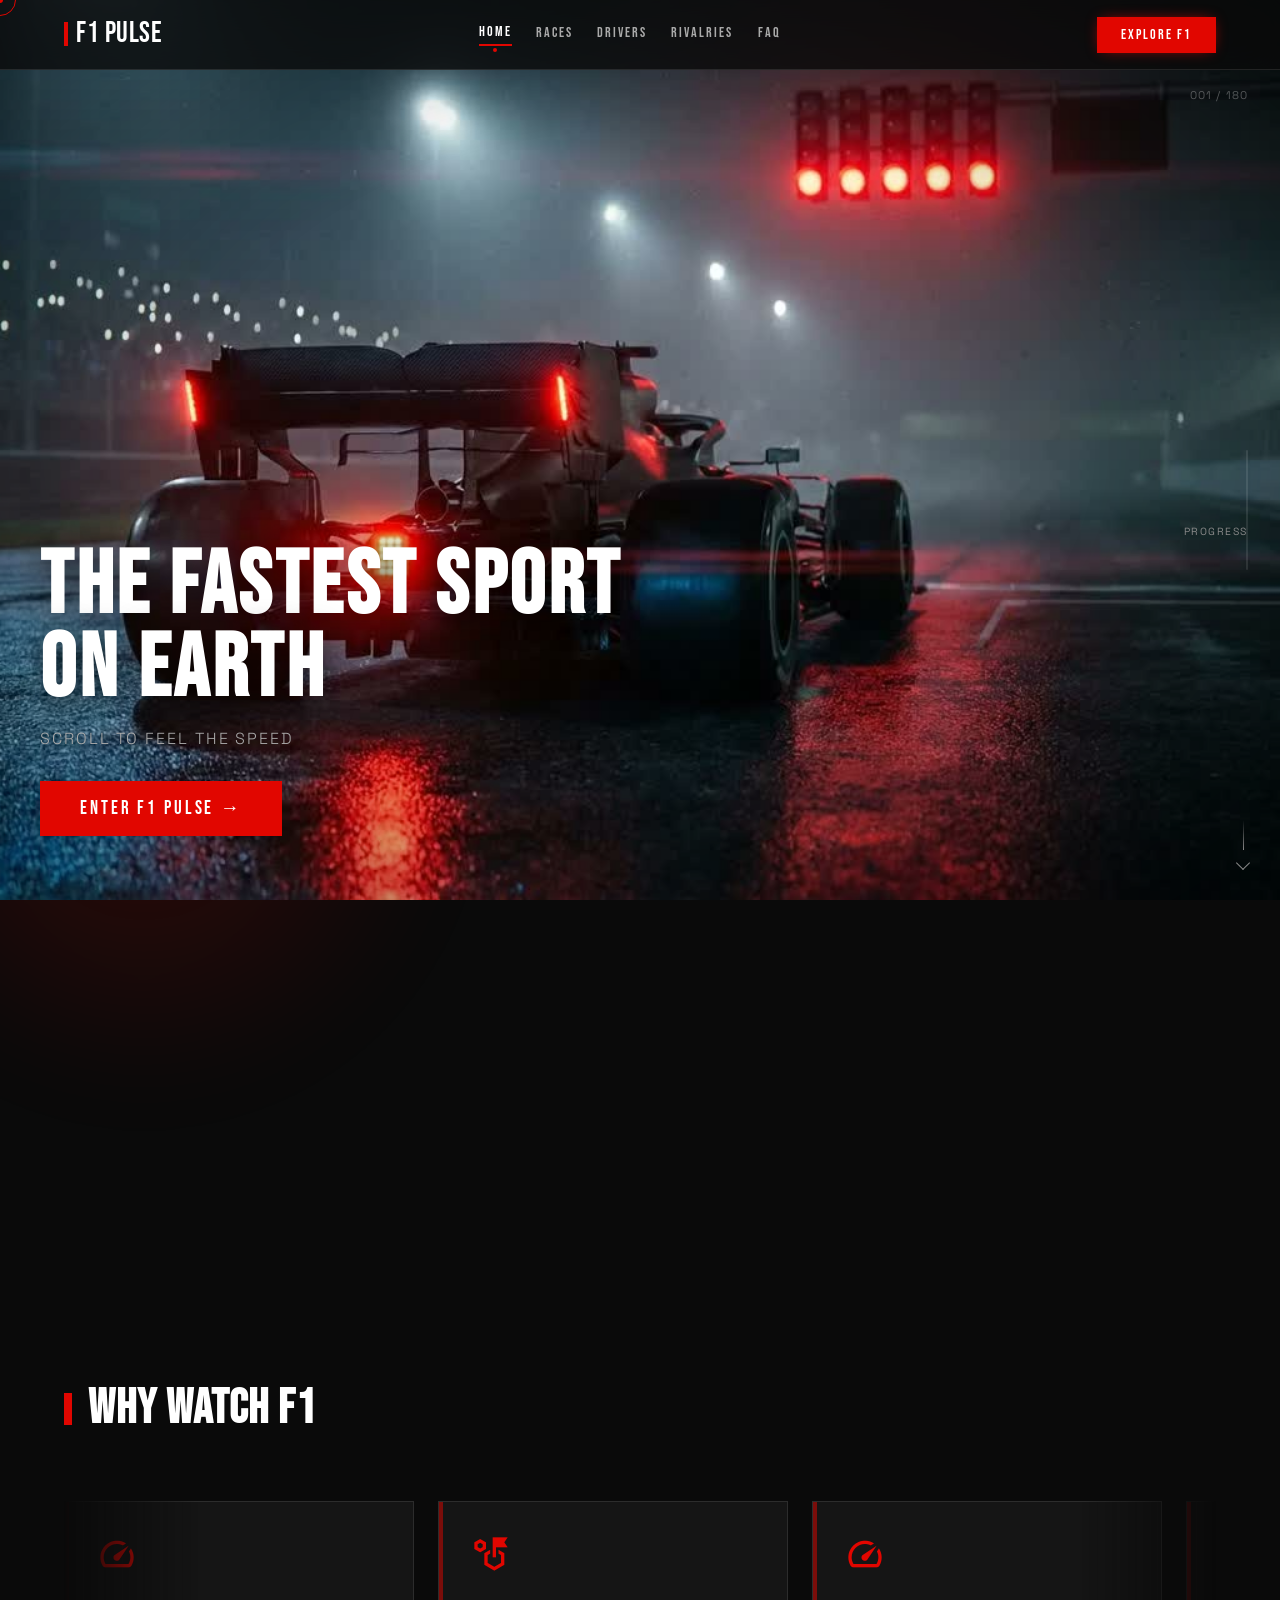
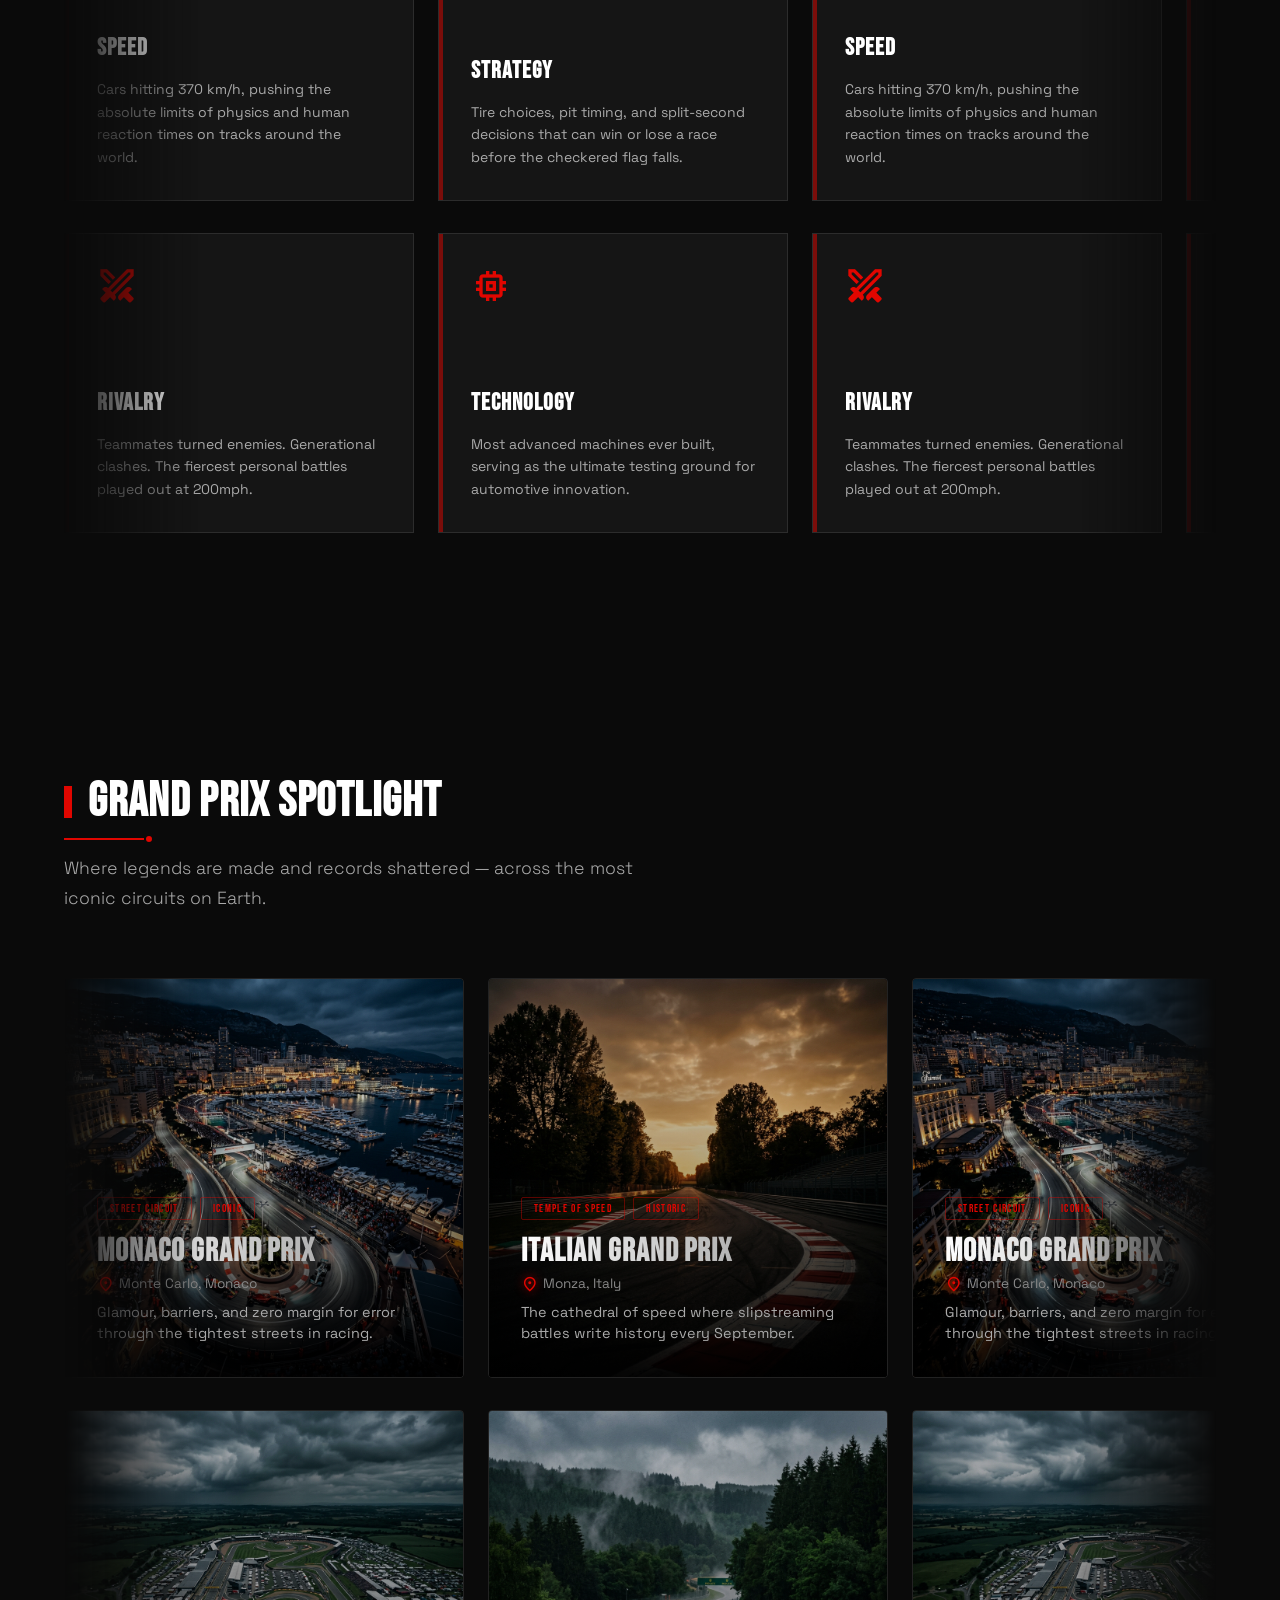
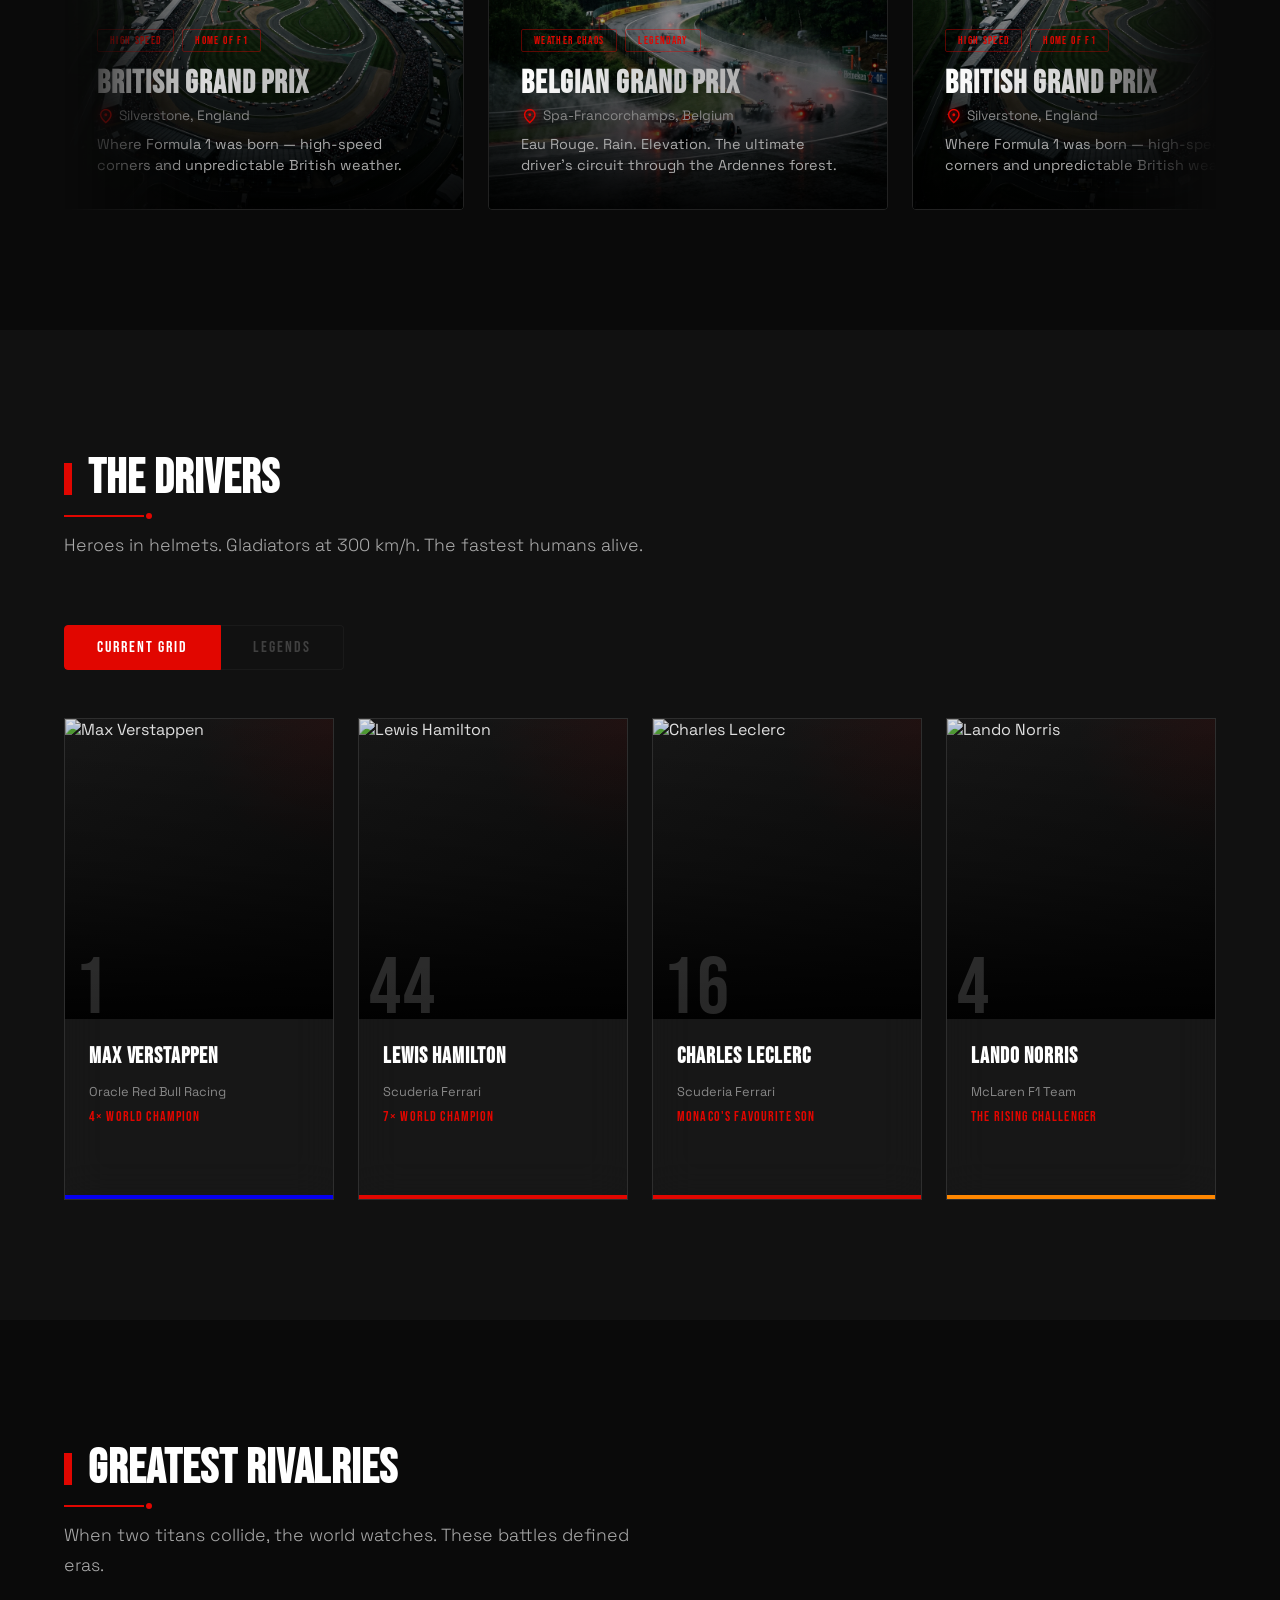
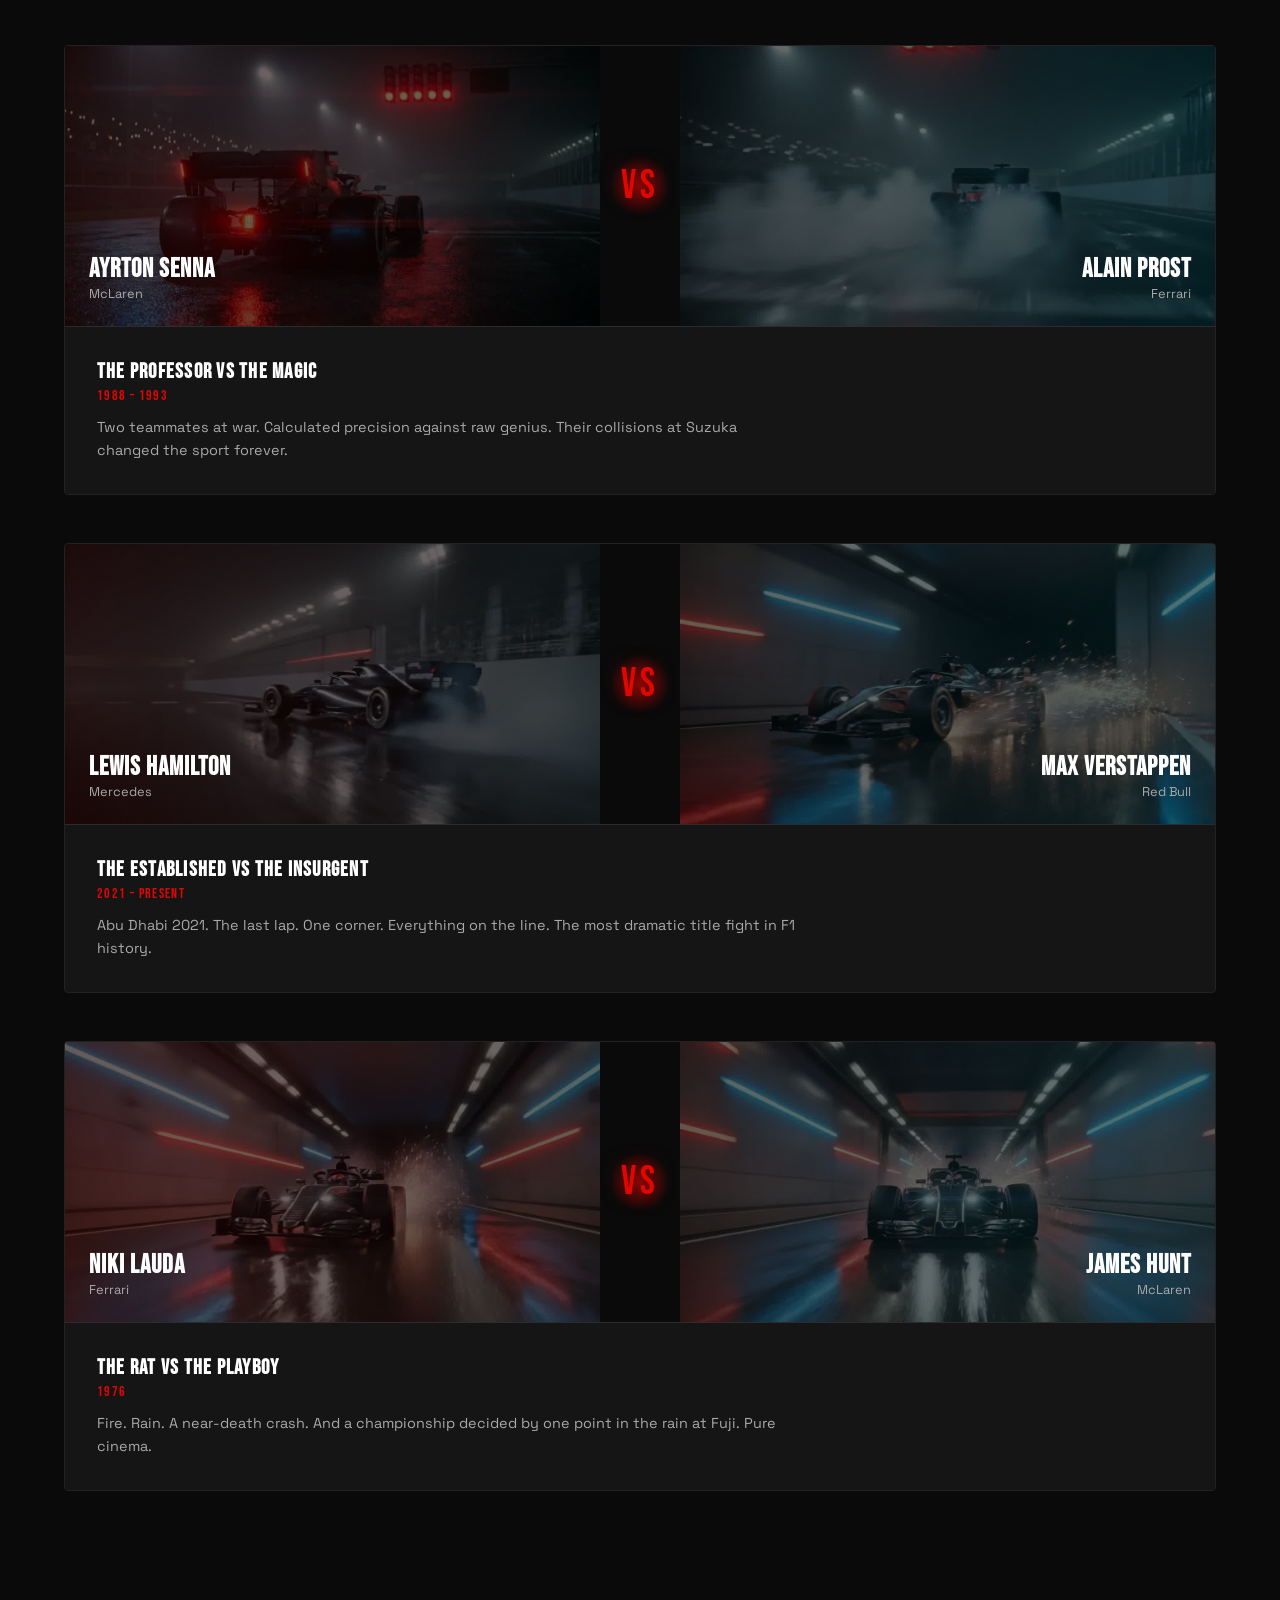
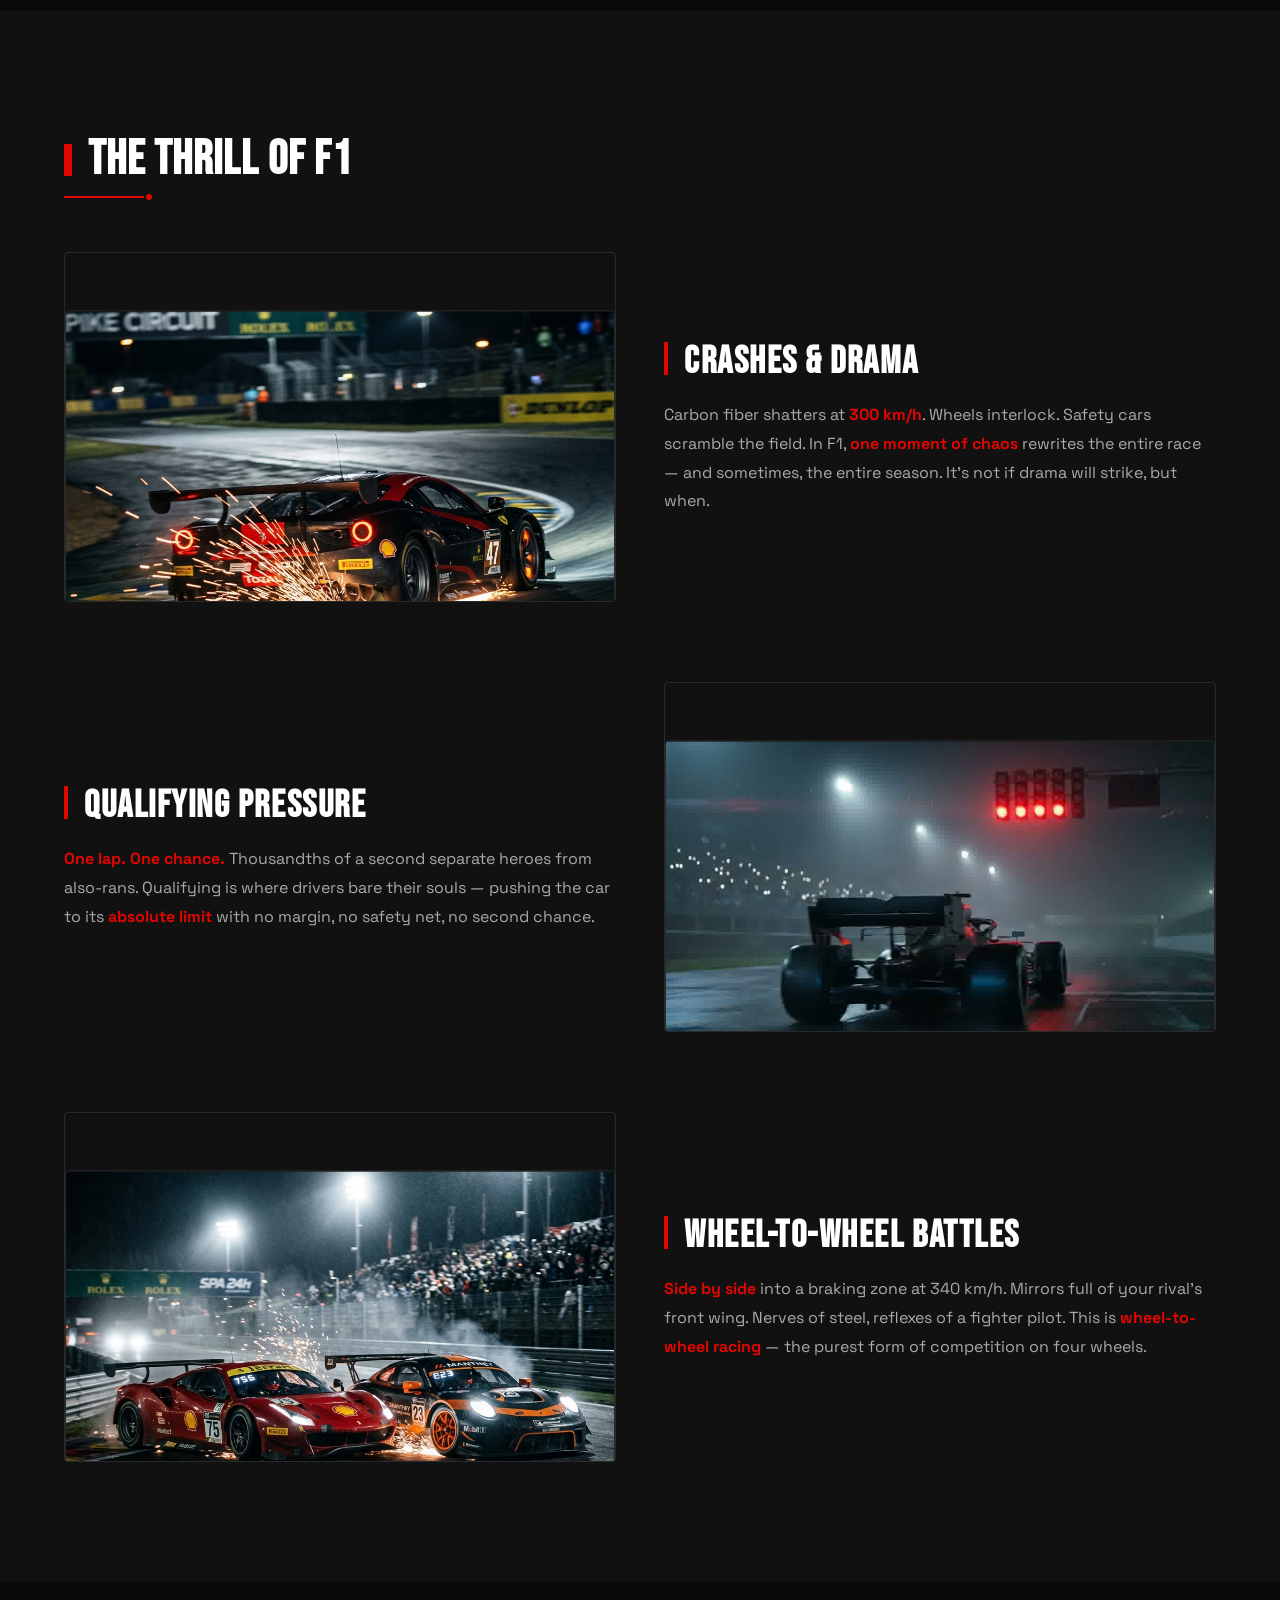
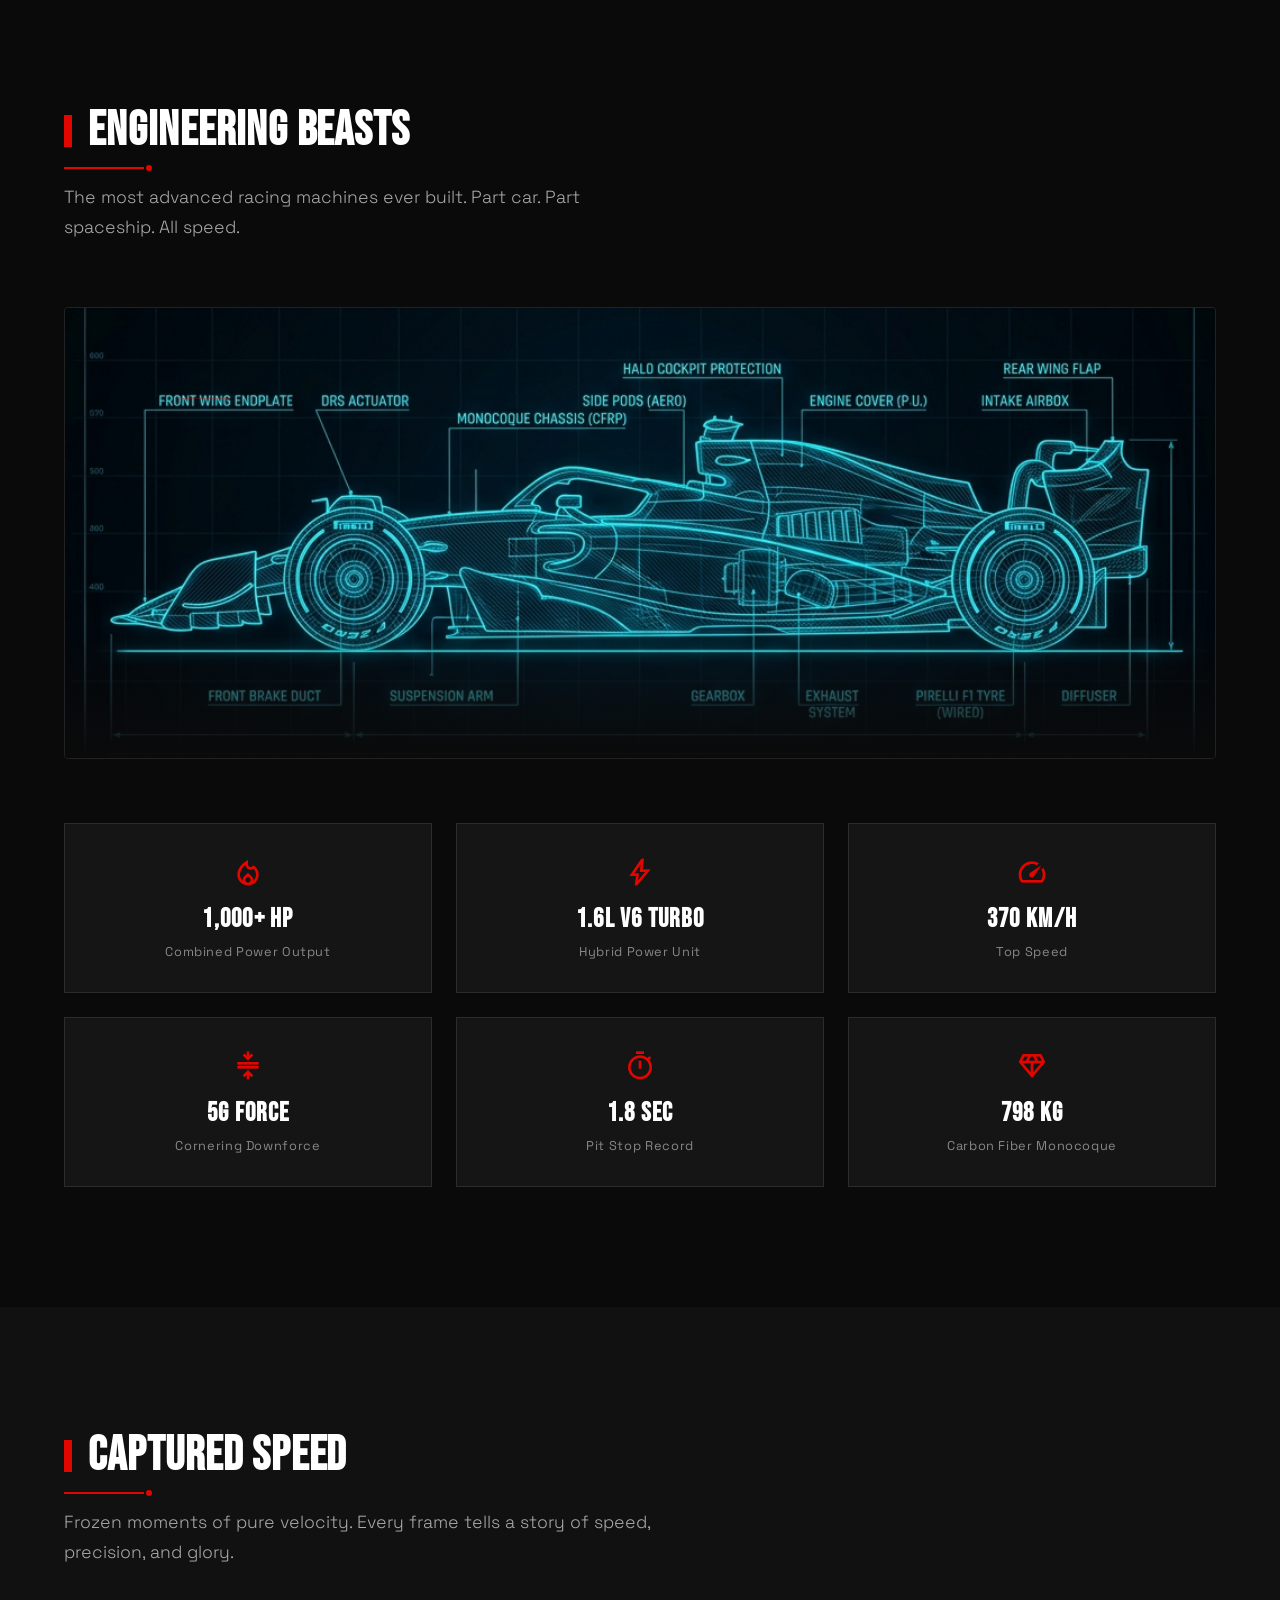
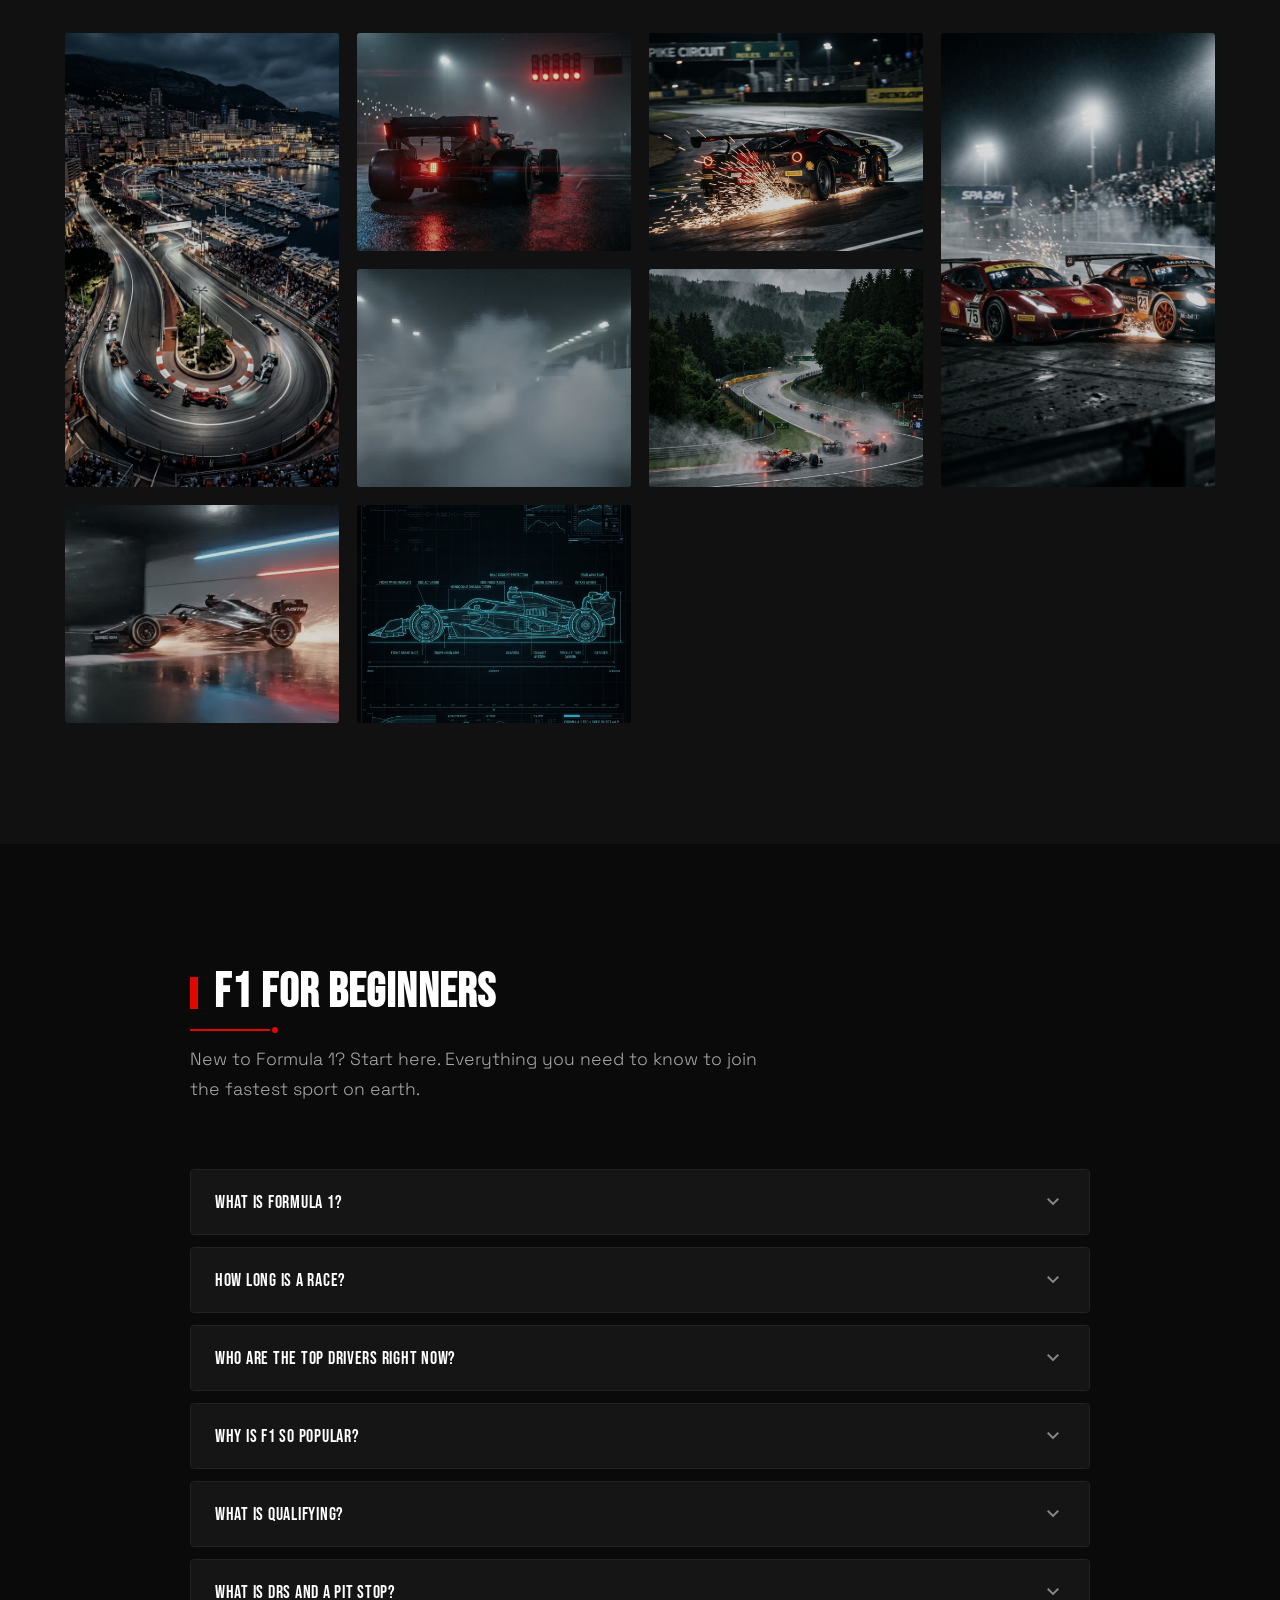
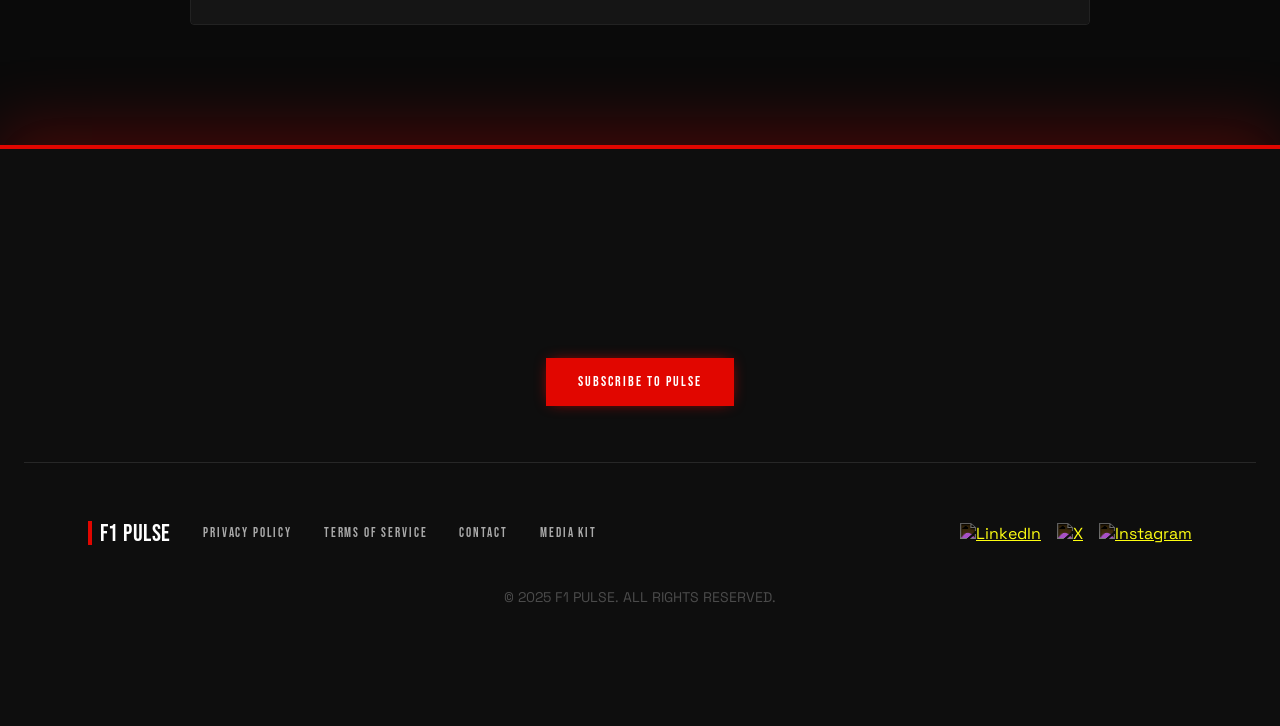
==== commit 9c7e539b: "updated ui" ====
--- a/index.html
+++ b/index.html
@@ -16,6 +16,19 @@
   <link rel="stylesheet" href="style.css">
 </head>
 <body>
+  <!-- Custom Cursor -->
+  <div id="cursor-outer"></div>
+  <div id="cursor-inner"></div>
+
+  <!-- Particle Background (WebGL Aether) -->
+  <canvas id="particle-canvas"></canvas>
+  
+  <!-- Decorative Aether Layers -->
+  <div class="f1-hero-glow-red"></div>
+  <div class="f1-hero-glow-blue"></div>
+  <div class="f1-carbon-overlay"></div>
+  <div class="f1-speed-line" style="top: 35%;"></div>
+  <div class="f1-speed-line" style="top: 65%; animation-delay: -2s; opacity: 0.1;"></div>
 
   <!-- ═══ Preloader ═══ -->
   <div id="preloader">
@@ -95,34 +108,89 @@
         <span class="heading-accent"></span>
         WHY WATCH F1
       </h2>
-      <div class="cards-grid">
-        <!-- Card 1 — Speed -->
-        <div class="glass-card">
-          <div class="card-accent-bar"></div>
-          <span class="material-symbols-outlined card-icon">speed</span>
-          <h3 class="card-title">SPEED</h3>
-          <p class="card-text">Cars hitting 370 km/h, pushing the absolute limits of physics and human reaction times on tracks around the world.</p>
-        </div>
-        <!-- Card 2 — Strategy -->
-        <div class="glass-card">
-          <div class="card-accent-bar"></div>
-          <span class="material-symbols-outlined card-icon">strategy</span>
-          <h3 class="card-title">STRATEGY</h3>
-          <p class="card-text">Tire choices, pit timing, and split-second decisions that can win or lose a race before the checkered flag falls.</p>
-        </div>
-        <!-- Card 3 — Rivalry -->
-        <div class="glass-card">
-          <div class="card-accent-bar"></div>
-          <span class="material-symbols-outlined card-icon">swords</span>
-          <h3 class="card-title">RIVALRY</h3>
-          <p class="card-text">Teammates turned enemies. Generational clashes. The fiercest personal battles played out at 200mph.</p>
-        </div>
-        <!-- Card 4 — Technology -->
-        <div class="glass-card">
-          <div class="card-accent-bar"></div>
-          <span class="material-symbols-outlined card-icon">memory</span>
-          <h3 class="card-title">TECHNOLOGY</h3>
-          <p class="card-text">Most advanced machines ever built, serving as the ultimate testing ground for automotive innovation.</p>
+      <div class="marquee-wrapper">
+        <div class="marquee-container">
+          <div class="marquee-track track-left">
+            <!-- Original Set + Duplicates (x5) = 6 sets total to ensure seamless loop -->
+            <div class="marquee-set">
+              <div class="glass-card marquee-card">
+                <div class="card-shimmer"></div>
+                <div class="card-accent-bar"></div>
+                <span class="material-symbols-outlined card-icon">speed</span>
+                <h3 class="card-title">SPEED</h3>
+                <p class="card-text">Cars hitting 370 km/h, pushing the absolute limits of physics and human reaction times on tracks around the world.</p>
+              </div>
+              <div class="glass-card marquee-card">
+                <div class="card-shimmer"></div>
+                <div class="card-accent-bar"></div>
+                <span class="material-symbols-outlined card-icon">strategy</span>
+                <h3 class="card-title">STRATEGY</h3>
+                <p class="card-text">Tire choices, pit timing, and split-second decisions that can win or lose a race before the checkered flag falls.</p>
+              </div>
+            </div>
+            <div class="marquee-set">
+              <div class="glass-card marquee-card"><div class="card-shimmer"></div><div class="card-accent-bar"></div><span class="material-symbols-outlined card-icon">speed</span><h3 class="card-title">SPEED</h3><p class="card-text">Cars hitting 370 km/h, pushing the absolute limits of physics and human reaction times on tracks around the world.</p></div>
+              <div class="glass-card marquee-card"><div class="card-shimmer"></div><div class="card-accent-bar"></div><span class="material-symbols-outlined card-icon">strategy</span><h3 class="card-title">STRATEGY</h3><p class="card-text">Tire choices, pit timing, and split-second decisions that can win or lose a race before the checkered flag falls.</p></div>
+            </div>
+            <div class="marquee-set">
+              <div class="glass-card marquee-card"><div class="card-shimmer"></div><div class="card-accent-bar"></div><span class="material-symbols-outlined card-icon">speed</span><h3 class="card-title">SPEED</h3><p class="card-text">Cars hitting 370 km/h, pushing the absolute limits of physics and human reaction times on tracks around the world.</p></div>
+              <div class="glass-card marquee-card"><div class="card-shimmer"></div><div class="card-accent-bar"></div><span class="material-symbols-outlined card-icon">strategy</span><h3 class="card-title">STRATEGY</h3><p class="card-text">Tire choices, pit timing, and split-second decisions that can win or lose a race before the checkered flag falls.</p></div>
+            </div>
+            <div class="marquee-set">
+              <div class="glass-card marquee-card"><div class="card-shimmer"></div><div class="card-accent-bar"></div><span class="material-symbols-outlined card-icon">speed</span><h3 class="card-title">SPEED</h3><p class="card-text">Cars hitting 370 km/h, pushing the absolute limits of physics and human reaction times on tracks around the world.</p></div>
+              <div class="glass-card marquee-card"><div class="card-shimmer"></div><div class="card-accent-bar"></div><span class="material-symbols-outlined card-icon">strategy</span><h3 class="card-title">STRATEGY</h3><p class="card-text">Tire choices, pit timing, and split-second decisions that can win or lose a race before the checkered flag falls.</p></div>
+            </div>
+            <div class="marquee-set">
+              <div class="glass-card marquee-card"><div class="card-shimmer"></div><div class="card-accent-bar"></div><span class="material-symbols-outlined card-icon">speed</span><h3 class="card-title">SPEED</h3><p class="card-text">Cars hitting 370 km/h, pushing the absolute limits of physics and human reaction times on tracks around the world.</p></div>
+              <div class="glass-card marquee-card"><div class="card-shimmer"></div><div class="card-accent-bar"></div><span class="material-symbols-outlined card-icon">strategy</span><h3 class="card-title">STRATEGY</h3><p class="card-text">Tire choices, pit timing, and split-second decisions that can win or lose a race before the checkered flag falls.</p></div>
+            </div>
+            <div class="marquee-set">
+              <div class="glass-card marquee-card"><div class="card-shimmer"></div><div class="card-accent-bar"></div><span class="material-symbols-outlined card-icon">speed</span><h3 class="card-title">SPEED</h3><p class="card-text">Cars hitting 370 km/h, pushing the absolute limits of physics and human reaction times on tracks around the world.</p></div>
+              <div class="glass-card marquee-card"><div class="card-shimmer"></div><div class="card-accent-bar"></div><span class="material-symbols-outlined card-icon">strategy</span><h3 class="card-title">STRATEGY</h3><p class="card-text">Tire choices, pit timing, and split-second decisions that can win or lose a race before the checkered flag falls.</p></div>
+            </div>
+          </div>
+        </div>
+
+        <div class="marquee-container">
+          <div class="marquee-track track-right">
+            <!-- Track 2: Right (Rivalry + Tech) -->
+            <div class="marquee-set">
+              <div class="glass-card marquee-card">
+                <div class="card-shimmer"></div>
+                <div class="card-accent-bar"></div>
+                <span class="material-symbols-outlined card-icon">swords</span>
+                <h3 class="card-title">RIVALRY</h3>
+                <p class="card-text">Teammates turned enemies. Generational clashes. The fiercest personal battles played out at 200mph.</p>
+              </div>
+              <div class="glass-card marquee-card">
+                <div class="card-shimmer"></div>
+                <div class="card-accent-bar"></div>
+                <span class="material-symbols-outlined card-icon">memory</span>
+                <h3 class="card-title">TECHNOLOGY</h3>
+                <p class="card-text">Most advanced machines ever built, serving as the ultimate testing ground for automotive innovation.</p>
+              </div>
+            </div>
+            <div class="marquee-set">
+              <div class="glass-card marquee-card"><div class="card-shimmer"></div><div class="card-accent-bar"></div><span class="material-symbols-outlined card-icon">swords</span><h3 class="card-title">RIVALRY</h3><p class="card-text">Teammates turned enemies. Generational clashes. The fiercest personal battles played out at 200mph.</p></div>
+              <div class="glass-card marquee-card"><div class="card-shimmer"></div><div class="card-accent-bar"></div><span class="material-symbols-outlined card-icon">memory</span><h3 class="card-title">TECHNOLOGY</h3><p class="card-text">Most advanced machines ever built, serving as the ultimate testing ground for automotive innovation.</p></div>
+            </div>
+            <div class="marquee-set">
+              <div class="glass-card marquee-card"><div class="card-shimmer"></div><div class="card-accent-bar"></div><span class="material-symbols-outlined card-icon">swords</span><h3 class="card-title">RIVALRY</h3><p class="card-text">Teammates turned enemies. Generational clashes. The fiercest personal battles played out at 200mph.</p></div>
+              <div class="glass-card marquee-card"><div class="card-shimmer"></div><div class="card-accent-bar"></div><span class="material-symbols-outlined card-icon">memory</span><h3 class="card-title">TECHNOLOGY</h3><p class="card-text">Most advanced machines ever built, serving as the ultimate testing ground for automotive innovation.</p></div>
+            </div>
+            <div class="marquee-set">
+              <div class="glass-card marquee-card"><div class="card-shimmer"></div><div class="card-accent-bar"></div><span class="material-symbols-outlined card-icon">swords</span><h3 class="card-title">RIVALRY</h3><p class="card-text">Teammates turned enemies. Generational clashes. The fiercest personal battles played out at 200mph.</p></div>
+              <div class="glass-card marquee-card"><div class="card-shimmer"></div><div class="card-accent-bar"></div><span class="material-symbols-outlined card-icon">memory</span><h3 class="card-title">TECHNOLOGY</h3><p class="card-text">Most advanced machines ever built, serving as the ultimate testing ground for automotive innovation.</p></div>
+            </div>
+            <div class="marquee-set">
+              <div class="glass-card marquee-card"><div class="card-shimmer"></div><div class="card-accent-bar"></div><span class="material-symbols-outlined card-icon">swords</span><h3 class="card-title">RIVALRY</h3><p class="card-text">Teammates turned enemies. Generational clashes. The fiercest personal battles played out at 200mph.</p></div>
+              <div class="glass-card marquee-card"><div class="card-shimmer"></div><div class="card-accent-bar"></div><span class="material-symbols-outlined card-icon">memory</span><h3 class="card-title">TECHNOLOGY</h3><p class="card-text">Most advanced machines ever built, serving as the ultimate testing ground for automotive innovation.</p></div>
+            </div>
+            <div class="marquee-set">
+              <div class="glass-card marquee-card"><div class="card-shimmer"></div><div class="card-accent-bar"></div><span class="material-symbols-outlined card-icon">swords</span><h3 class="card-title">RIVALRY</h3><p class="card-text">Teammates turned enemies. Generational clashes. The fiercest personal battles played out at 200mph.</p></div>
+              <div class="glass-card marquee-card"><div class="card-shimmer"></div><div class="card-accent-bar"></div><span class="material-symbols-outlined card-icon">memory</span><h3 class="card-title">TECHNOLOGY</h3><p class="card-text">Most advanced machines ever built, serving as the ultimate testing ground for automotive innovation.</p></div>
+            </div>
+          </div>
         </div>
       </div>
     </div>
@@ -138,45 +206,102 @@
         GRAND PRIX SPOTLIGHT
       </h2>
       <p class="section-subtitle reveal">Where legends are made and records shattered — across the most iconic circuits on Earth.</p>
-      <div class="race-grid">
-        <div class="race-card reveal">
-          <div class="race-card-img" style="background-image:url('images/monaco.png')"></div>
-          <div class="race-card-overlay"></div>
-          <div class="race-card-content">
-            <div class="race-pills"><span class="race-pill">Street Circuit</span><span class="race-pill">Iconic</span></div>
-            <h3 class="race-card-title">MONACO GRAND PRIX</h3>
-            <p class="race-card-location">Monte Carlo, Monaco</p>
-            <p class="race-card-hook">Glamour, barriers, and zero margin for error through the tightest streets in racing.</p>
-          </div>
-        </div>
-        <div class="race-card reveal">
-          <div class="race-card-img" style="background-image:url('images/monza.png')"></div>
-          <div class="race-card-overlay"></div>
-          <div class="race-card-content">
-            <div class="race-pills"><span class="race-pill">Temple of Speed</span><span class="race-pill">Historic</span></div>
-            <h3 class="race-card-title">ITALIAN GRAND PRIX</h3>
-            <p class="race-card-location">Monza, Italy</p>
-            <p class="race-card-hook">The cathedral of speed where slipstreaming battles write history every September.</p>
-          </div>
-        </div>
-        <div class="race-card reveal">
-          <div class="race-card-img" style="background-image:url('images/silverstone.png')"></div>
-          <div class="race-card-overlay"></div>
-          <div class="race-card-content">
-            <div class="race-pills"><span class="race-pill">High Speed</span><span class="race-pill">Home of F1</span></div>
-            <h3 class="race-card-title">BRITISH GRAND PRIX</h3>
-            <p class="race-card-location">Silverstone, England</p>
-            <p class="race-card-hook">Where Formula 1 was born — high-speed corners and unpredictable British weather.</p>
-          </div>
-        </div>
-        <div class="race-card reveal">
-          <div class="race-card-img" style="background-image:url('images/spa.png')"></div>
-          <div class="race-card-overlay"></div>
-          <div class="race-card-content">
-            <div class="race-pills"><span class="race-pill">Weather Chaos</span><span class="race-pill">Legendary</span></div>
-            <h3 class="race-card-title">BELGIAN GRAND PRIX</h3>
-            <p class="race-card-location">Spa-Francorchamps, Belgium</p>
-            <p class="race-card-hook">Eau Rouge. Rain. Elevation. The ultimate driver's circuit through the Ardennes forest.</p>
+      <div class="marquee-wrapper">
+        <div class="marquee-container">
+          <div class="marquee-track track-left">
+            <!-- Track 1: Monaco + Monza (x6 for safety) -->
+            <div class="marquee-set">
+              <div class="race-card">
+                <div class="race-card-img"><div class="race-card-img-inner" style="background-image:url('images/monaco.png')"></div></div>
+                <div class="race-card-overlay dual-gradient"></div>
+                <div class="race-card-content">
+                  <div class="race-pills"><span class="race-pill">Street Circuit</span><span class="race-pill">Iconic</span></div>
+                  <h3 class="race-card-title shimmer-text">MONACO GRAND PRIX</h3>
+                  <p class="race-card-location"><span class="material-symbols-outlined location-pin">location_on</span> Monte Carlo, Monaco</p>
+                  <p class="race-card-hook">Glamour, barriers, and zero margin for error through the tightest streets in racing.</p>
+                </div>
+              </div>
+              <div class="race-card">
+                <div class="race-card-img"><div class="race-card-img-inner" style="background-image:url('images/monza.png')"></div></div>
+                <div class="race-card-overlay dual-gradient"></div>
+                <div class="race-card-content">
+                  <div class="race-pills"><span class="race-pill">Temple of Speed</span><span class="race-pill">Historic</span></div>
+                  <h3 class="race-card-title shimmer-text">ITALIAN GRAND PRIX</h3>
+                  <p class="race-card-location"><span class="material-symbols-outlined location-pin">location_on</span> Monza, Italy</p>
+                  <p class="race-card-hook">The cathedral of speed where slipstreaming battles write history every September.</p>
+                </div>
+              </div>
+            </div>
+            <!-- Duplicates -->
+            <div class="marquee-set">
+              <div class="race-card"><div class="race-card-img"><div class="race-card-img-inner" style="background-image:url('images/monaco.png')"></div></div><div class="race-card-overlay dual-gradient"></div><div class="race-card-content"><div class="race-pills"><span class="race-pill">Street Circuit</span><span class="race-pill">Iconic</span></div><h3 class="race-card-title shimmer-text">MONACO GRAND PRIX</h3><p class="race-card-location"><span class="material-symbols-outlined location-pin">location_on</span> Monte Carlo, Monaco</p><p class="race-card-hook">Glamour, barriers, and zero margin for error through the tightest streets in racing.</p></div></div>
+              <div class="race-card"><div class="race-card-img"><div class="race-card-img-inner" style="background-image:url('images/monza.png')"></div></div><div class="race-card-overlay dual-gradient"></div><div class="race-card-content"><div class="race-pills"><span class="race-pill">Temple of Speed</span><span class="race-pill">Historic</span></div><h3 class="race-card-title shimmer-text">ITALIAN GRAND PRIX</h3><p class="race-card-location"><span class="material-symbols-outlined location-pin">location_on</span> Monza, Italy</p><p class="race-card-hook">The cathedral of speed where slipstreaming battles write history every September.</p></div></div>
+            </div>
+            <div class="marquee-set">
+              <div class="race-card"><div class="race-card-img"><div class="race-card-img-inner" style="background-image:url('images/monaco.png')"></div></div><div class="race-card-overlay dual-gradient"></div><div class="race-card-content"><div class="race-pills"><span class="race-pill">Street Circuit</span><span class="race-pill">Iconic</span></div><h3 class="race-card-title shimmer-text">MONACO GRAND PRIX</h3><p class="race-card-location"><span class="material-symbols-outlined location-pin">location_on</span> Monte Carlo, Monaco</p><p class="race-card-hook">Glamour, barriers, and zero margin for error through the tightest streets in racing.</p></div></div>
+              <div class="race-card"><div class="race-card-img"><div class="race-card-img-inner" style="background-image:url('images/monza.png')"></div></div><div class="race-card-overlay dual-gradient"></div><div class="race-card-content"><div class="race-pills"><span class="race-pill">Temple of Speed</span><span class="race-pill">Historic</span></div><h3 class="race-card-title shimmer-text">ITALIAN GRAND PRIX</h3><p class="race-card-location"><span class="material-symbols-outlined location-pin">location_on</span> Monza, Italy</p><p class="race-card-hook">The cathedral of speed where slipstreaming battles write history every September.</p></div></div>
+            </div>
+            <div class="marquee-set">
+              <div class="race-card"><div class="race-card-img"><div class="race-card-img-inner" style="background-image:url('images/monaco.png')"></div></div><div class="race-card-overlay dual-gradient"></div><div class="race-card-content"><div class="race-pills"><span class="race-pill">Street Circuit</span><span class="race-pill">Iconic</span></div><h3 class="race-card-title shimmer-text">MONACO GRAND PRIX</h3><p class="race-card-location"><span class="material-symbols-outlined location-pin">location_on</span> Monte Carlo, Monaco</p><p class="race-card-hook">Glamour, barriers, and zero margin for error through the tightest streets in racing.</p></div></div>
+              <div class="race-card"><div class="race-card-img"><div class="race-card-img-inner" style="background-image:url('images/monza.png')"></div></div><div class="race-card-overlay dual-gradient"></div><div class="race-card-content"><div class="race-pills"><span class="race-pill">Temple of Speed</span><span class="race-pill">Historic</span></div><h3 class="race-card-title shimmer-text">ITALIAN GRAND PRIX</h3><p class="race-card-location"><span class="material-symbols-outlined location-pin">location_on</span> Monza, Italy</p><p class="race-card-hook">The cathedral of speed where slipstreaming battles write history every September.</p></div></div>
+            </div>
+            <div class="marquee-set">
+              <div class="race-card"><div class="race-card-img"><div class="race-card-img-inner" style="background-image:url('images/monaco.png')"></div></div><div class="race-card-overlay dual-gradient"></div><div class="race-card-content"><div class="race-pills"><span class="race-pill">Street Circuit</span><span class="race-pill">Iconic</span></div><h3 class="race-card-title shimmer-text">MONACO GRAND PRIX</h3><p class="race-card-location"><span class="material-symbols-outlined location-pin">location_on</span> Monte Carlo, Monaco</p><p class="race-card-hook">Glamour, barriers, and zero margin for error through the tightest streets in racing.</p></div></div>
+              <div class="race-card"><div class="race-card-img"><div class="race-card-img-inner" style="background-image:url('images/monza.png')"></div></div><div class="race-card-overlay dual-gradient"></div><div class="race-card-content"><div class="race-pills"><span class="race-pill">Temple of Speed</span><span class="race-pill">Historic</span></div><h3 class="race-card-title shimmer-text">ITALIAN GRAND PRIX</h3><p class="race-card-location"><span class="material-symbols-outlined location-pin">location_on</span> Monza, Italy</p><p class="race-card-hook">The cathedral of speed where slipstreaming battles write history every September.</p></div></div>
+            </div>
+            <div class="marquee-set">
+              <div class="race-card"><div class="race-card-img"><div class="race-card-img-inner" style="background-image:url('images/monaco.png')"></div></div><div class="race-card-overlay dual-gradient"></div><div class="race-card-content"><div class="race-pills"><span class="race-pill">Street Circuit</span><span class="race-pill">Iconic</span></div><h3 class="race-card-title shimmer-text">MONACO GRAND PRIX</h3><p class="race-card-location"><span class="material-symbols-outlined location-pin">location_on</span> Monte Carlo, Monaco</p><p class="race-card-hook">Glamour, barriers, and zero margin for error through the tightest streets in racing.</p></div></div>
+              <div class="race-card"><div class="race-card-img"><div class="race-card-img-inner" style="background-image:url('images/monza.png')"></div></div><div class="race-card-overlay dual-gradient"></div><div class="race-card-content"><div class="race-pills"><span class="race-pill">Temple of Speed</span><span class="race-pill">Historic</span></div><h3 class="race-card-title shimmer-text">ITALIAN GRAND PRIX</h3><p class="race-card-location"><span class="material-symbols-outlined location-pin">location_on</span> Monza, Italy</p><p class="race-card-hook">The cathedral of speed where slipstreaming battles write history every September.</p></div></div>
+            </div>
+          </div>
+        </div>
+
+        <div class="marquee-container">
+          <div class="marquee-track track-right">
+            <!-- Track 2: Silverstone + Spa (x6 for safety) -->
+            <div class="marquee-set">
+              <div class="race-card">
+                <div class="race-card-img"><div class="race-card-img-inner" style="background-image:url('images/silverstone.png')"></div></div>
+                <div class="race-card-overlay dual-gradient"></div>
+                <div class="race-card-content">
+                  <div class="race-pills"><span class="race-pill">High Speed</span><span class="race-pill">Home of F1</span></div>
+                  <h3 class="race-card-title shimmer-text">BRITISH GRAND PRIX</h3>
+                  <p class="race-card-location"><span class="material-symbols-outlined location-pin">location_on</span> Silverstone, England</p>
+                  <p class="race-card-hook">Where Formula 1 was born — high-speed corners and unpredictable British weather.</p>
+                </div>
+              </div>
+              <div class="race-card">
+                <div class="race-card-img"><div class="race-card-img-inner" style="background-image:url('images/spa.png')"></div></div>
+                <div class="race-card-overlay dual-gradient"></div>
+                <div class="race-card-content">
+                  <div class="race-pills"><span class="race-pill">Weather Chaos</span><span class="race-pill">Legendary</span></div>
+                  <h3 class="race-card-title shimmer-text">BELGIAN GRAND PRIX</h3>
+                  <p class="race-card-location"><span class="material-symbols-outlined location-pin">location_on</span> Spa-Francorchamps, Belgium</p>
+                  <p class="race-card-hook">Eau Rouge. Rain. Elevation. The ultimate driver's circuit through the Ardennes forest.</p>
+                </div>
+              </div>
+            </div>
+            <!-- Duplicates -->
+            <div class="marquee-set">
+              <div class="race-card"><div class="race-card-img"><div class="race-card-img-inner" style="background-image:url('images/silverstone.png')"></div></div><div class="race-card-overlay dual-gradient"></div><div class="race-card-content"><div class="race-pills"><span class="race-pill">High Speed</span><span class="race-pill">Home of F1</span></div><h3 class="race-card-title shimmer-text">BRITISH GRAND PRIX</h3><p class="race-card-location"><span class="material-symbols-outlined location-pin">location_on</span> Silverstone, England</p><p class="race-card-hook">Where Formula 1 was born — high-speed corners and unpredictable British weather.</p></div></div>
+              <div class="race-card"><div class="race-card-img"><div class="race-card-img-inner" style="background-image:url('images/spa.png')"></div></div><div class="race-card-overlay dual-gradient"></div><div class="race-card-content"><div class="race-pills"><span class="race-pill">Weather Chaos</span><span class="race-pill">Legendary</span></div><h3 class="race-card-title shimmer-text">BELGIAN GRAND PRIX</h3><p class="race-card-location"><span class="material-symbols-outlined location-pin">location_on</span> Spa-Francorchamps, Belgium</p><p class="race-card-hook">Eau Rouge. Rain. Elevation. The ultimate driver's circuit through the Ardennes forest.</p></div></div>
+            </div>
+            <div class="marquee-set">
+              <div class="race-card"><div class="race-card-img"><div class="race-card-img-inner" style="background-image:url('images/silverstone.png')"></div></div><div class="race-card-overlay dual-gradient"></div><div class="race-card-content"><div class="race-pills"><span class="race-pill">High Speed</span><span class="race-pill">Home of F1</span></div><h3 class="race-card-title shimmer-text">BRITISH GRAND PRIX</h3><p class="race-card-location"><span class="material-symbols-outlined location-pin">location_on</span> Silverstone, England</p><p class="race-card-hook">Where Formula 1 was born — high-speed corners and unpredictable British weather.</p></div></div>
+              <div class="race-card"><div class="race-card-img"><div class="race-card-img-inner" style="background-image:url('images/spa.png')"></div></div><div class="race-card-overlay dual-gradient"></div><div class="race-card-content"><div class="race-pills"><span class="race-pill">Weather Chaos</span><span class="race-pill">Legendary</span></div><h3 class="race-card-title shimmer-text">BELGIAN GRAND PRIX</h3><p class="race-card-location"><span class="material-symbols-outlined location-pin">location_on</span> Spa-Francorchamps, Belgium</p><p class="race-card-hook">Eau Rouge. Rain. Elevation. The ultimate driver's circuit through the Ardennes forest.</p></div></div>
+            </div>
+            <div class="marquee-set">
+              <div class="race-card"><div class="race-card-img"><div class="race-card-img-inner" style="background-image:url('images/silverstone.png')"></div></div><div class="race-card-overlay dual-gradient"></div><div class="race-card-content"><div class="race-pills"><span class="race-pill">High Speed</span><span class="race-pill">Home of F1</span></div><h3 class="race-card-title shimmer-text">BRITISH GRAND PRIX</h3><p class="race-card-location"><span class="material-symbols-outlined location-pin">location_on</span> Silverstone, England</p><p class="race-card-hook">Where Formula 1 was born — high-speed corners and unpredictable British weather.</p></div></div>
+              <div class="race-card"><div class="race-card-img"><div class="race-card-img-inner" style="background-image:url('images/spa.png')"></div></div><div class="race-card-overlay dual-gradient"></div><div class="race-card-content"><div class="race-pills"><span class="race-pill">Weather Chaos</span><span class="race-pill">Legendary</span></div><h3 class="race-card-title shimmer-text">BELGIAN GRAND PRIX</h3><p class="race-card-location"><span class="material-symbols-outlined location-pin">location_on</span> Spa-Francorchamps, Belgium</p><p class="race-card-hook">Eau Rouge. Rain. Elevation. The ultimate driver's circuit through the Ardennes forest.</p></div></div>
+            </div>
+            <div class="marquee-set">
+              <div class="race-card"><div class="race-card-img"><div class="race-card-img-inner" style="background-image:url('images/silverstone.png')"></div></div><div class="race-card-overlay dual-gradient"></div><div class="race-card-content"><div class="race-pills"><span class="race-pill">High Speed</span><span class="race-pill">Home of F1</span></div><h3 class="race-card-title shimmer-text">BRITISH GRAND PRIX</h3><p class="race-card-location"><span class="material-symbols-outlined location-pin">location_on</span> Silverstone, England</p><p class="race-card-hook">Where Formula 1 was born — high-speed corners and unpredictable British weather.</p></div></div>
+              <div class="race-card"><div class="race-card-img"><div class="race-card-img-inner" style="background-image:url('images/spa.png')"></div></div><div class="race-card-overlay dual-gradient"></div><div class="race-card-content"><div class="race-pills"><span class="race-pill">Weather Chaos</span><span class="race-pill">Legendary</span></div><h3 class="race-card-title shimmer-text">BELGIAN GRAND PRIX</h3><p class="race-card-location"><span class="material-symbols-outlined location-pin">location_on</span> Spa-Francorchamps, Belgium</p><p class="race-card-hook">Eau Rouge. Rain. Elevation. The ultimate driver's circuit through the Ardennes forest.</p></div></div>
+            </div>
+            <div class="marquee-set">
+              <div class="race-card"><div class="race-card-img"><div class="race-card-img-inner" style="background-image:url('images/silverstone.png')"></div></div><div class="race-card-overlay dual-gradient"></div><div class="race-card-content"><div class="race-pills"><span class="race-pill">High Speed</span><span class="race-pill">Home of F1</span></div><h3 class="race-card-title shimmer-text">BRITISH GRAND PRIX</h3><p class="race-card-location"><span class="material-symbols-outlined location-pin">location_on</span> Silverstone, England</p><p class="race-card-hook">Where Formula 1 was born — high-speed corners and unpredictable British weather.</p></div></div>
+              <div class="race-card"><div class="race-card-img"><div class="race-card-img-inner" style="background-image:url('images/spa.png')"></div></div><div class="race-card-overlay dual-gradient"></div><div class="race-card-content"><div class="race-pills"><span class="race-pill">Weather Chaos</span><span class="race-pill">Legendary</span></div><h3 class="race-card-title shimmer-text">BELGIAN GRAND PRIX</h3><p class="race-card-location"><span class="material-symbols-outlined location-pin">location_on</span> Spa-Francorchamps, Belgium</p><p class="race-card-hook">Eau Rouge. Rain. Elevation. The ultimate driver's circuit through the Ardennes forest.</p></div></div>
+            </div>
           </div>
         </div>
       </div>
@@ -198,45 +323,57 @@
         <button class="driver-tab" data-tab="legends">Legends</button>
       </div>
       <div class="driver-grid" id="driver-grid-current">
-        <div class="driver-card reveal">
+        <div class="driver-card reveal" data-team="redbull">
           <div class="driver-card-visual">
-            <span class="driver-number">#1</span>
+            <img src="https://media.formula1.com/content/dam/fom-website/drivers/M/MAXVER01_Max_Verstappen/maxver01.png" alt="Max Verstappen">
+            <div class="driver-card-gradient"></div>
+            <span class="driver-number">1</span>
           </div>
           <div class="driver-info">
             <h3 class="driver-name">MAX VERSTAPPEN</h3>
+            <div class="name-underline"></div>
             <p class="driver-team">Oracle Red Bull Racing</p>
             <p class="driver-stat">4× World Champion</p>
             <p class="driver-caption">"The predator. Relentless, ruthless, record-breaking."</p>
           </div>
         </div>
-        <div class="driver-card reveal">
+        <div class="driver-card reveal" data-team="ferrari">
           <div class="driver-card-visual">
-            <span class="driver-number">#44</span>
+            <img src="https://media.formula1.com/content/dam/fom-website/drivers/L/LEWHAM01_Lewis_Hamilton/lewham01.png" alt="Lewis Hamilton">
+            <div class="driver-card-gradient"></div>
+            <span class="driver-number">44</span>
           </div>
           <div class="driver-info">
             <h3 class="driver-name">LEWIS HAMILTON</h3>
+            <div class="name-underline"></div>
             <p class="driver-team">Scuderia Ferrari</p>
             <p class="driver-stat">7× World Champion</p>
             <p class="driver-caption">"The GOAT debate personified. Still hungry. Still dangerous."</p>
           </div>
         </div>
-        <div class="driver-card reveal">
+        <div class="driver-card reveal" data-team="ferrari">
           <div class="driver-card-visual">
-            <span class="driver-number">#16</span>
+            <img src="https://media.formula1.com/content/dam/fom-website/drivers/C/CHALEC01_Charles_Leclerc/chalec01.png" alt="Charles Leclerc">
+            <div class="driver-card-gradient"></div>
+            <span class="driver-number">16</span>
           </div>
           <div class="driver-info">
             <h3 class="driver-name">CHARLES LECLERC</h3>
+            <div class="name-underline"></div>
             <p class="driver-team">Scuderia Ferrari</p>
             <p class="driver-stat">Monaco's Favourite Son</p>
             <p class="driver-caption">"Raw speed and heartbreak. The prince who races with fire."</p>
           </div>
         </div>
-        <div class="driver-card reveal">
+        <div class="driver-card reveal" data-team="mclaren">
           <div class="driver-card-visual">
-            <span class="driver-number">#4</span>
+            <img src="https://media.formula1.com/content/dam/fom-website/drivers/L/LANNOR01_Lando_Norris/lannor01.png" alt="Lando Norris">
+            <div class="driver-card-gradient"></div>
+            <span class="driver-number">4</span>
           </div>
           <div class="driver-info">
             <h3 class="driver-name">LANDO NORRIS</h3>
+            <div class="name-underline"></div>
             <p class="driver-team">McLaren F1 Team</p>
             <p class="driver-stat">The Rising Challenger</p>
             <p class="driver-caption">"Gen-Z's champion. Fast, fearless, and fan-favourite."</p>
@@ -244,45 +381,57 @@
         </div>
       </div>
       <div class="driver-grid hidden" id="driver-grid-legends">
-        <div class="driver-card reveal">
+        <div class="driver-card reveal" data-team="mclaren">
           <div class="driver-card-visual legend">
-            <span class="driver-number">#12</span>
+            <img src="https://upload.wikimedia.org/wikipedia/commons/thumb/4/4e/Ayrton_Senna_1991_Canada.jpg/440px-Ayrton_Senna_1991_Canada.jpg" alt="Ayrton Senna">
+            <div class="driver-card-gradient"></div>
+            <span class="driver-number">12</span>
           </div>
           <div class="driver-info">
             <h3 class="driver-name">AYRTON SENNA</h3>
+            <div class="name-underline"></div>
             <p class="driver-team">McLaren / Williams</p>
             <p class="driver-stat">3× World Champion</p>
             <p class="driver-caption">"The maestro of the rain. Racing's eternal flame."</p>
           </div>
         </div>
-        <div class="driver-card reveal">
+        <div class="driver-card reveal" data-team="ferrari">
           <div class="driver-card-visual legend">
-            <span class="driver-number">#1</span>
+            <img src="https://upload.wikimedia.org/wikipedia/commons/thumb/0/0e/Michael_Schumacher_2011_Bahrain_2.jpg/440px-Michael_Schumacher_2011_Bahrain_2.jpg" alt="Michael Schumacher">
+            <div class="driver-card-gradient"></div>
+            <span class="driver-number">1</span>
           </div>
           <div class="driver-info">
             <h3 class="driver-name">MICHAEL SCHUMACHER</h3>
+            <div class="name-underline"></div>
             <p class="driver-team">Ferrari / Benetton</p>
             <p class="driver-stat">7× World Champion</p>
             <p class="driver-caption">"The Kaiser. Records that stood for a generation."</p>
           </div>
         </div>
-        <div class="driver-card reveal">
+        <div class="driver-card reveal" data-team="ferrari">
           <div class="driver-card-visual legend">
-            <span class="driver-number">#1</span>
+            <img src="https://upload.wikimedia.org/wikipedia/commons/thumb/2/2f/Niki_Lauda_1978_canada.jpg/440px-Niki_Lauda_1978_canada.jpg" alt="Niki Lauda">
+            <div class="driver-card-gradient"></div>
+            <span class="driver-number">1</span>
           </div>
           <div class="driver-info">
             <h3 class="driver-name">NIKI LAUDA</h3>
+            <div class="name-underline"></div>
             <p class="driver-team">Ferrari / McLaren</p>
             <p class="driver-stat">3× World Champion</p>
             <p class="driver-caption">"Walked through fire. Came back. Won again."</p>
           </div>
         </div>
-        <div class="driver-card reveal">
+        <div class="driver-card reveal" data-team="redbull">
           <div class="driver-card-visual legend">
-            <span class="driver-number">#5</span>
+            <img src="https://upload.wikimedia.org/wikipedia/commons/thumb/1/13/Sebastian_Vettel_2019_portrait.jpg/440px-Sebastian_Vettel_2019_portrait.jpg" alt="Sebastian Vettel">
+            <div class="driver-card-gradient"></div>
+            <span class="driver-number">5</span>
           </div>
           <div class="driver-info">
             <h3 class="driver-name">SEBASTIAN VETTEL</h3>
+            <div class="name-underline"></div>
             <p class="driver-team">Red Bull / Ferrari</p>
             <p class="driver-stat">4× World Champion</p>
             <p class="driver-caption">"The finger wag. The dominance. A true gentleman racer."</p>
@@ -392,30 +541,36 @@
         THE THRILL OF F1
       </h2>
       <div class="thrill-block reveal">
-        <div class="thrill-image">
-          <img src="images/sparks.png" alt="F1 Sparks and Drama" loading="lazy">
+        <div class="thrill-image-container">
+          <div class="thrill-image">
+            <img src="images/sparks.png" alt="F1 Sparks and Drama" loading="lazy">
+          </div>
         </div>
         <div class="thrill-text">
           <h3 class="thrill-title">CRASHES & DRAMA</h3>
-          <p class="thrill-copy">Carbon fiber shatters at 300 km/h. Wheels interlock. Safety cars scramble the field. In F1, one moment of chaos rewrites the entire race — and sometimes, the entire season. It's not if drama will strike, but when.</p>
+          <p class="thrill-copy">Carbon fiber shatters at <strong>300 km/h</strong>. Wheels interlock. Safety cars scramble the field. In F1, <strong>one moment of chaos</strong> rewrites the entire race — and sometimes, the entire season. It's not if drama will strike, but when.</p>
         </div>
       </div>
       <div class="thrill-block reverse reveal">
-        <div class="thrill-image">
-          <img src="frames/frame_0030.jpg" alt="Qualifying Pressure" loading="lazy">
+        <div class="thrill-image-container">
+          <div class="thrill-image">
+            <img src="frames/frame_0030.jpg" alt="Qualifying Pressure" loading="lazy">
+          </div>
         </div>
         <div class="thrill-text">
           <h3 class="thrill-title">QUALIFYING PRESSURE</h3>
-          <p class="thrill-copy">One lap. One chance. Thousandths of a second separate heroes from also-rans. Qualifying is where drivers bare their souls — pushing the car to its absolute limit with no margin, no safety net, no second chance.</p>
+          <p class="thrill-copy"><strong>One lap. One chance.</strong> Thousandths of a second separate heroes from also-rans. Qualifying is where drivers bare their souls — pushing the car to its <strong>absolute limit</strong> with no margin, no safety net, no second chance.</p>
         </div>
       </div>
       <div class="thrill-block reveal">
-        <div class="thrill-image">
-          <img src="images/wheel_battle.png" alt="Wheel to Wheel" loading="lazy">
+        <div class="thrill-image-container">
+          <div class="thrill-image">
+            <img src="images/wheel_battle.png" alt="Wheel to Wheel" loading="lazy">
+          </div>
         </div>
         <div class="thrill-text">
           <h3 class="thrill-title">WHEEL-TO-WHEEL BATTLES</h3>
-          <p class="thrill-copy">Side by side into a braking zone at 340 km/h. Mirrors full of your rival's front wing. Nerves of steel, reflexes of a fighter pilot. This is wheel-to-wheel racing — the purest form of competition on four wheels.</p>
+          <p class="thrill-copy"><strong>Side by side</strong> into a braking zone at 340 km/h. Mirrors full of your rival's front wing. Nerves of steel, reflexes of a fighter pilot. This is <strong>wheel-to-wheel racing</strong> — the purest form of competition on four wheels.</p>
         </div>
       </div>
     </div>
@@ -434,34 +589,40 @@
       <div class="tech-showcase reveal">
         <div class="tech-hero-img">
           <img src="images/car_tech.png" alt="F1 Car Technical" loading="lazy">
+          <div class="tech-connector connector-1"></div>
+          <div class="tech-connector connector-2"></div>
+          <div class="tech-connector connector-3"></div>
+          <div class="tech-connector connector-4"></div>
+          <div class="tech-connector connector-5"></div>
+          <div class="tech-connector connector-6"></div>
         </div>
         <div class="tech-stats-grid">
-          <div class="tech-stat-card">
+          <div class="tech-stat-card float-1">
             <span class="material-symbols-outlined tech-stat-icon">local_fire_department</span>
             <h4 class="tech-stat-value">1,000+ HP</h4>
             <p class="tech-stat-label">Combined Power Output</p>
           </div>
-          <div class="tech-stat-card">
+          <div class="tech-stat-card float-2">
             <span class="material-symbols-outlined tech-stat-icon">bolt</span>
             <h4 class="tech-stat-value">1.6L V6 TURBO</h4>
             <p class="tech-stat-label">Hybrid Power Unit</p>
           </div>
-          <div class="tech-stat-card">
+          <div class="tech-stat-card float-3">
             <span class="material-symbols-outlined tech-stat-icon">speed</span>
             <h4 class="tech-stat-value">370 KM/H</h4>
             <p class="tech-stat-label">Top Speed</p>
           </div>
-          <div class="tech-stat-card">
+          <div class="tech-stat-card float-4">
             <span class="material-symbols-outlined tech-stat-icon">compress</span>
             <h4 class="tech-stat-value">5G FORCE</h4>
             <p class="tech-stat-label">Cornering Downforce</p>
           </div>
-          <div class="tech-stat-card">
+          <div class="tech-stat-card float-1" style="animation-delay: -1s;">
             <span class="material-symbols-outlined tech-stat-icon">timer</span>
             <h4 class="tech-stat-value">1.8 SEC</h4>
             <p class="tech-stat-label">Pit Stop Record</p>
           </div>
-          <div class="tech-stat-card">
+          <div class="tech-stat-card float-2" style="animation-delay: -2s;">
             <span class="material-symbols-outlined tech-stat-icon">diamond</span>
             <h4 class="tech-stat-value">798 KG</h4>
             <p class="tech-stat-label">Carbon Fiber Monocoque</p>
@@ -592,7 +753,9 @@
        ═══════════════════════════════════════ -->
   <footer class="site-footer" id="footer">
     <div class="footer-cta-area">
-      <h2 class="footer-headline">JOIN THE WORLD'S FASTEST FANDOM</h2>
+      <h2 class="footer-headline" id="footer-headline">
+        <span>JOIN</span> <span>THE</span> <span>WORLD'S</span> <span>FASTEST</span> <span>FANDOM</span>
+      </h2>
       <a href="#" class="footer-cta-button">SUBSCRIBE TO PULSE</a>
     </div>
     <div class="footer-divider"></div>
@@ -607,6 +770,11 @@
         <a href="#" class="footer-link">Contact</a>
         <a href="#" class="footer-link">Media Kit</a>
       </div>
+      <div class="footer-social">
+        <a href="#" class="social-icon reveal" style="transition-delay: 0.1s"><img src="https://upload.wikimedia.org/wikipedia/commons/thumb/c/ca/LinkedIn_logo_initials.png/640px-LinkedIn_logo_initials.png" style="width:24px;filter:invert(1)" alt="LinkedIn"></a>
+        <a href="#" class="social-icon reveal" style="transition-delay: 0.2s"><img src="https://upload.wikimedia.org/wikipedia/commons/thumb/c/ce/X_logo_2023.svg/640px-X_logo_2023.svg.png" style="width:24px;filter:invert(1)" alt="X"></a>
+        <a href="#" class="social-icon reveal" style="transition-delay: 0.3s"><img src="https://upload.wikimedia.org/wikipedia/commons/thumb/e/e7/Instagram_logo_2016.svg/132px-Instagram_logo_2016.svg.png" style="width:24px;filter:invert(1)" alt="Instagram"></a>
+      </div>
     </div>
     <p class="footer-copyright">© 2025 F1 PULSE. ALL RIGHTS RESERVED.</p>
   </footer>
--- a/style.css
+++ b/style.css
@@ -3,7 +3,7 @@
    Font: QUINOX (Bebas Neue as web fallback)
    ═══════════════════════════════════════════ */
 
-@import url('https://fonts.googleapis.com/css2?family=Bebas+Neue&family=Inter:wght@300;400;500;600&display=swap');
+@import url('https://fonts.googleapis.com/css2?family=Bebas+Neue&family=Space+Grotesk:wght@400;500;600;700&display=swap');
 
 /* ── Design Tokens ── */
 :root {
@@ -11,6 +11,7 @@
   --bg-lowest: #0e0e0e;
   --bg-card: rgba(26, 26, 26, 0.7);
   --red: #E10600;
+  --dark-red: #9e0400;
   --red-glow: rgba(225, 6, 0, 0.5);
   --red-glow-soft: rgba(225, 6, 0, 0.25);
   --white: #FFFFFF;
@@ -21,7 +22,7 @@
 
   /* QUINOX style — Bebas Neue as closest Google Font match */
   --font-display: 'Bebas Neue', 'Impact', 'Arial Black', sans-serif;
-  --font-body: 'Inter', -apple-system, BlinkMacSystemFont, 'Segoe UI', sans-serif;
+  --font-body: 'Space Grotesk', -apple-system, BlinkMacSystemFont, 'Segoe UI', sans-serif;
 
   --z-canvas: 0;
   --z-vignette: 1;
@@ -1411,6 +1412,339 @@
   line-height: 1.8;
   color: var(--gray-light);
 }
+
+/* ═══════════════════════════════════════════
+   CINEMATIC UPGRADES & ANIMATIONS
+   ═══════════════════════════════════════════ */
+html { scroll-behavior: smooth; }
+::selection { background: #E10600; color: white; }
+::-webkit-scrollbar { width: 4px; }
+::-webkit-scrollbar-track { background: #0A0A0A; }
+::-webkit-scrollbar-thumb { background: #E10600; border-radius: 2px; }
+
+body { cursor: none; overflow-x: hidden; }
+section { overflow-x: hidden; }
+
+/* ── Custom Cursor ── */
+#cursor-outer {
+  position: fixed; top: 0; left: 0;
+  width: 32px; height: 32px;
+  border: 1.5px solid #E10600; border-radius: 50%;
+  transform: translate(-50%, -50%);
+  pointer-events: none; z-index: 9999;
+  transition: width 0.2s, height 0.2s, background 0.2s;
+}
+#cursor-inner {
+  position: fixed; top: 0; left: 0;
+  width: 6px; height: 6px;
+  background: #E10600; border-radius: 50%;
+  transform: translate(-50%, -50%);
+  pointer-events: none; z-index: 9999;
+  transition: transform 0.2s;
+}
+#cursor-outer.hover {
+  width: 57.6px; height: 57.6px;
+  background: rgba(225,6,0,0.15);
+}
+#cursor-inner.hover {
+  transform: translate(-50%, -50%) scale(0.5);
+}
+
+/* ── Canvas Background & Decorative Layers ── */
+#particle-canvas {
+  position: fixed; top: 0; left: 0;
+  width: 100vw; height: 100vh;
+  z-index: -1; pointer-events: none;
+}
+
+.f1-hero-glow-red {
+  position: fixed;
+  width: 42rem;
+  height: 42rem;
+  background: radial-gradient(circle, rgba(225,6,0,0.18), transparent 65%);
+  filter: blur(40px);
+  left: -12rem;
+  bottom: -14rem;
+  pointer-events: none;
+  z-index: 0;
+}
+
+.f1-hero-glow-blue {
+  position: fixed;
+  width: 38rem;
+  height: 38rem;
+  background: radial-gradient(circle, rgba(0,212,255,0.12), transparent 65%);
+  filter: blur(48px);
+  right: -10rem;
+  top: -12rem;
+  pointer-events: none;
+  z-index: 0;
+}
+
+.f1-speed-line {
+  position: fixed;
+  height: 1px;
+  width: 180px;
+  background: linear-gradient(90deg, transparent, rgba(255,255,255,0.55), transparent);
+  opacity: 0.18;
+  animation: f1-line-move 4s linear infinite;
+  z-index: 0;
+  pointer-events: none;
+}
+
+@keyframes f1-line-move {
+  from { transform: translateX(120vw); }
+  to { transform: translateX(-20vw); }
+}
+
+.f1-carbon-overlay {
+  position: fixed;
+  inset: 0;
+  pointer-events: none;
+  opacity: 0.05;
+  background-image:
+    linear-gradient(45deg, rgba(255,255,255,0.08) 25%, transparent 25%),
+    linear-gradient(-45deg, rgba(255,255,255,0.08) 25%, transparent 25%);
+  background-size: 18px 18px;
+  z-index: 0;
+}
+
+/* ── Section Titles ── */
+.section-heading { position: relative; width: fit-content; }
+.section-heading::after {
+  content: ''; position: absolute;
+  bottom: -10px; left: 0; width: 0; height: 2px;
+  background: #E10600; transition: width 0.8s ease-out 0.5s;
+}
+.section-heading.reveal.revealed::after { width: 80px; }
+.section-heading::before {
+  content: ''; position: absolute;
+  bottom: -12px; left: 82px; width: 6px; height: 6px;
+  border-radius: 50%; background: #E10600; opacity: 0;
+  transition: opacity 0.3s ease-out 1.3s;
+}
+.section-heading.reveal.revealed::before { opacity: 1; }
+
+/* ── Marquees ── */
+.marquee-wrapper { display: flex; flex-direction: column; gap: 32px; width: 100%; }
+.marquee-container {
+  width: 100%; overflow: hidden;
+  mask: linear-gradient(to right, transparent 0%, black 12%, black 88%, transparent 100%);
+  -webkit-mask: linear-gradient(to right, transparent 0%, black 12%, black 88%, transparent 100%);
+}
+.marquee-track { display: flex; gap: 24px; width: max-content; }
+.marquee-set { display: flex; gap: 24px; }
+.track-left { animation: scroll-left 25s linear infinite; }
+.track-right { animation: scroll-right 25s linear infinite; }
+@keyframes scroll-left { 0% { transform: translateX(0); } 100% { transform: translateX(-50%); } }
+@keyframes scroll-right { 0% { transform: translateX(-50%); } 100% { transform: translateX(0); } }
+
+.marquee-container:hover .marquee-track { animation-play-state: paused; }
+.marquee-card {
+  width: 350px; flex-shrink: 0; position: relative;
+  transition: transform 0.4s ease, box-shadow 0.4s ease, opacity 0.4s ease, filter 0.4s ease;
+  overflow: hidden;
+}
+.marquee-container:hover .marquee-card { opacity: 0.5; filter: brightness(0.7); }
+.marquee-container .marquee-card:hover {
+  opacity: 1; filter: brightness(1); transform: scale(1.06);
+  box-shadow: 0 0 30px rgba(225,6,0,0.6); z-index: 10;
+}
+.card-shimmer {
+  position: absolute; top: 0; left: -100%;
+  width: 50%; height: 100%;
+  background: linear-gradient(to right, transparent, rgba(255,255,255,0.1), transparent);
+  transform: skewX(-20deg); pointer-events: none; z-index: 5;
+}
+.marquee-card:hover .card-shimmer { animation: shimmer 1s forwards; }
+@keyframes shimmer { 100% { left: 200%; } }
+.marquee-card::after {
+  content: ''; position: absolute; inset: 0; border-radius: inherit; padding: 2px;
+  background: linear-gradient(90deg, transparent, #E10600, transparent);
+  -webkit-mask: linear-gradient(#fff 0 0) content-box, linear-gradient(#fff 0 0);
+  -webkit-mask-composite: xor; mask-composite: exclude; opacity: 0; transition: opacity 0.4s ease;
+}
+.marquee-card:hover::after { opacity: 1; }
+.marquee-card:hover .card-icon { animation: floatIcon 3s ease infinite; }
+@keyframes floatIcon { 0%, 100% { transform: translateY(0); } 50% { transform: translateY(-6px); } }
+
+/* ── Grand Prix Specifics ── */
+.race-card { width: 400px; flex-shrink: 0; }
+.marquee-container:hover .race-card { opacity: 0.5; filter: brightness(0.7); }
+.marquee-container .race-card:hover {
+  opacity: 1; filter: brightness(1); transform: scale(1.06);
+  box-shadow: 0 0 30px rgba(225,6,0,0.6); z-index: 10;
+}
+.race-card-img { overflow: hidden; width: 100%; height: 100%; position: absolute; inset: 0; }
+.race-card-img-inner {
+  width: 100%; height: 100%; background-size: cover; background-position: center; transition: transform 0.6s ease;
+}
+.race-card:hover .race-card-img-inner { transform: scale(1.08); }
+.race-card::before {
+  content: ''; position: absolute; inset: 0;
+  background: linear-gradient(to top, rgba(225,6,0,0.8) 0%, rgba(0,212,255,0.4) 40%, transparent 100%);
+  opacity: 0; transition: opacity 0.4s ease; z-index: 1; pointer-events: none;
+}
+.race-card:hover::before { opacity: 1; }
+.race-card:hover .race-pill { opacity: 0; transform: translateY(10px); animation: pillSlideUp 0.4s ease forwards; }
+.race-card:hover .race-pill:nth-child(1) { animation-delay: 0.1s; }
+.race-card:hover .race-pill:nth-child(2) { animation-delay: 0.2s; }
+@keyframes pillSlideUp { to { opacity: 1; transform: translateY(0); } }
+.location-pin { color: #E10600; font-size: 1.1rem !important; vertical-align: middle; text-shadow: 0 0 10px rgba(225,6,0,0.8); }
+.shimmer-text {
+  background: linear-gradient(90deg, #fff, #888, #fff); background-size: 200% auto;
+  color: transparent; -webkit-background-clip: text; transition: all 0.4s;
+}
+.race-card:hover .shimmer-text { animation: textShimmer 2s linear infinite; }
+@keyframes textShimmer { to { background-position: 200% center; } }
+
+/* ── Driver Images & Cards ── */
+.driver-card-visual { padding: 0; height: 300px; position: relative; }
+.driver-card-visual img { width: 100%; height: 100%; object-fit: cover; object-position: top center; transition: transform 0.6s ease; }
+.driver-card-gradient {
+  position: absolute; inset: 0;
+  background: linear-gradient(to top, rgba(0,0,0,0.95) 0%, rgba(0,0,0,0.4) 50%, rgba(0,0,0,0.1) 100%);
+}
+.driver-number { position: absolute; bottom: -10px; left: 10px; font-size: 5rem; opacity: 0.15; color: white; line-height: 1; }
+.driver-card:hover .driver-card-visual img { transform: scale(1.1); }
+.driver-card::after {
+  content: ''; position: absolute; bottom: 0; left: 0; right: 0; height: 4px;
+  background: transparent; transition: background 0.4s ease;
+}
+.driver-card[data-team="redbull"]::after { background: #0600EF; }
+.driver-card[data-team="ferrari"]::after { background: #E10600; }
+.driver-card[data-team="mclaren"]::after { background: #FF8700; }
+.driver-card:hover { border-color: rgba(255,255,255,0.8); }
+.driver-name { transition: transform 0.4s ease; }
+.driver-card:hover .driver-name { transform: translateY(-4px); }
+.name-underline { width: 0; height: 1px; background: #fff; transition: width 0.4s ease; margin-bottom: 8px; }
+.driver-card:hover .name-underline { width: 100%; }
+.driver-caption { opacity: 0; transition: opacity 0.3s ease 0.3s; }
+.driver-card:hover .driver-caption { opacity: 1; }
+
+.driver-tab { transition: all 0.3s ease; opacity: 0.4; position: relative; }
+.driver-tab.active { opacity: 1; }
+.driver-tab::after {
+  content: ''; position: absolute; bottom: 0; left: 0; height: 2px; width: 0;
+  background: #E10600; transition: width 0.3s ease;
+}
+.driver-tab.active::after { width: 100%; }
+.driver-grid { transition: opacity 0.4s ease, transform 0.4s ease; }
+.driver-grid.hidden { display: none; opacity: 0; transform: translateY(10px); }
+
+/* ── Navbar ── */
+.navbar { transition: background 0.4s ease, backdrop-filter 0.4s ease; }
+.navbar.scrolled { background: rgba(10,10,10,0.8); backdrop-filter: blur(20px); }
+.nav-link { position: relative; }
+.nav-link::after {
+  content: ''; position: absolute; bottom: -4px; left: 0; width: 0; height: 2px;
+  background: #E10600; transition: width 0.3s ease;
+}
+.nav-link:hover::after { width: 100%; }
+.nav-link::before {
+  content: ''; position: absolute; bottom: -8px; left: 50%; width: 4px; height: 4px;
+  background: #E10600; border-radius: 50%; transform: translateX(-50%); opacity: 0; transition: opacity 0.3s;
+}
+.nav-link.active::before { opacity: 1; }
+
+/* ── Rivalries ── */
+@keyframes vs-pulse {
+  0%, 100% { text-shadow: 0 0 20px #E10600, 0 0 60px #E10600; }
+  50% { text-shadow: 0 0 40px #E10600, 0 0 100px #E10600, 0 0 140px rgba(225,6,0,0.4); }
+}
+.vs-text { animation: vs-pulse 2s ease-in-out infinite; }
+.rivalry-left::after { content: ''; position: absolute; inset: 0; background: linear-gradient(90deg, rgba(225,6,0,0.1), transparent); pointer-events: none; }
+.rivalry-right::after { content: ''; position: absolute; inset: 0; background: linear-gradient(-90deg, rgba(0,212,255,0.1), transparent); pointer-events: none; }
+.rivalry-card:hover .rivalry-left { transform: translateX(5px); }
+.rivalry-card:hover .rivalry-right { transform: translateX(-5px); }
+.typewriter-text {
+  overflow: hidden; white-space: nowrap; border-right: 2px solid #E10600; width: 0;
+  transition: width 1s steps(40, end);
+}
+.rivalry-card:hover .typewriter-text { width: 100%; }
+
+/* ── Thrills Parallax ── */
+.thrill-image-container { overflow: hidden; border-radius: 4px; border: 1px solid var(--border-subtle); height: 350px; }
+.thrill-image { width: 100%; height: 110%; transform: translateY(-5%); transition: transform 0.1s linear; }
+.thrill-image img { width: 100%; height: 100%; object-fit: cover; }
+.thrill-copy strong { color: #E10600; }
+
+/* ── Tech Floating ── */
+@keyframes float-1 { 0%, 100% { transform: translateY(0px); } 50% { transform: translateY(-10px); } }
+@keyframes float-2 { 0%, 100% { transform: translateY(0px); } 50% { transform: translateY(-12px); } }
+@keyframes float-3 { 0%, 100% { transform: translateY(0px); } 50% { transform: translateY(-8px); } }
+@keyframes float-4 { 0%, 100% { transform: translateY(0px); } 50% { transform: translateY(-14px); } }
+.float-1 { animation: float-1 3s ease-in-out infinite; }
+.float-2 { animation: float-2 3.7s ease-in-out infinite; }
+.float-3 { animation: float-3 4.2s ease-in-out infinite; }
+.float-4 { animation: float-4 3.4s ease-in-out infinite; }
+.tech-hero-img img { animation: car-breathe 5s ease-in-out infinite; transform-origin: center; }
+@keyframes car-breathe { 0%, 100% { transform: scale(1); } 50% { transform: scale(1.02); } }
+.tech-connector {
+  position: absolute; background: #E10600; opacity: 0.3; transition: opacity 0.3s ease;
+}
+/* Dummy positions for connectors */
+.connector-1 { top: 20%; left: 10%; width: 50px; height: 1px; animation: float-1 3s ease-in-out infinite; }
+.connector-2 { top: 50%; right: 10%; width: 50px; height: 1px; animation: float-2 3.7s ease-in-out infinite; }
+
+.tech-stat-card:hover { border-color: #E10600; box-shadow: 0 0 20px rgba(225,6,0,0.2); }
+
+/* ── Gallery ── */
+.gallery-item img { filter: saturate(0.7) brightness(0.85); transition: all 0.4s ease; }
+.gallery-masonry:hover .gallery-item img { filter: saturate(0.4) brightness(0.6); opacity: 0.7; }
+.gallery-masonry .gallery-item:hover { border: 2px solid #E10600; z-index: 2; transform: scale(1.04); }
+.gallery-masonry .gallery-item:hover img { filter: saturate(1.2) brightness(1); opacity: 1; transform: scale(1); }
+.gallery-item .gallery-caption { transform: translateY(100%); transition: transform 0.4s ease, opacity 0.4s ease; }
+.gallery-item:hover .gallery-caption { transform: translateY(0); }
+
+/* ── FAQ ── */
+.faq-icon { transition: transform 0.3s ease; }
+.faq-item.active .faq-icon { transform: rotate(45deg); color: #E10600; }
+.faq-item { position: relative; }
+.faq-item::before {
+  content: ''; position: absolute; top: 0; left: 0; width: 3px; height: 0;
+  background: #E10600; transition: height 0.5s ease;
+}
+.faq-item.active::before { height: 100%; }
+.faq-item:hover:not(.active) { box-shadow: inset 3px 0 0 #E10600; }
+
+/* ── Footer ── */
+.footer-headline span { display: inline-block; opacity: 0; transform: translateY(40px); transition: opacity 0.6s ease, transform 0.6s ease; }
+.footer-headline.reveal.revealed span { opacity: 1; transform: translateY(0); }
+.footer-headline.reveal.revealed span:nth-child(1) { transition-delay: 0.1s; }
+.footer-headline.reveal.revealed span:nth-child(2) { transition-delay: 0.2s; }
+.footer-headline.reveal.revealed span:nth-child(3) { transition-delay: 0.3s; }
+.footer-headline.reveal.revealed span:nth-child(4) { transition-delay: 0.4s; }
+.footer-headline.reveal.revealed span:nth-child(5) { transition-delay: 0.5s; }
+
+@keyframes btn-pulse {
+  0%, 100% { box-shadow: 0 0 15px rgba(225,6,0,0.4); }
+  50% { box-shadow: 0 0 35px rgba(225,6,0,0.8), 0 0 60px rgba(225,6,0,0.3); }
+}
+.footer-cta-button { animation: btn-pulse 2.5s ease-in-out infinite; position: relative; overflow: hidden; }
+.footer-cta-button::after {
+  content: ''; position: absolute; top: 0; left: -100%; width: 50%; height: 100%;
+  background: linear-gradient(90deg, transparent, rgba(255,255,255,0.4), transparent);
+  transform: skewX(-20deg); transition: left 0.5s ease;
+}
+.footer-cta-button:hover::after { left: 200%; }
+.social-icon { display: inline-block; transition: transform 0.5s ease; }
+.social-icon:hover { transform: rotate(360deg) scale(1.1); }
+.footer-social { display: flex; gap: 16px; margin-left: auto; }
+
+/* ── Staggered Entrances ── */
+.reveal { opacity: 0; transform: translateY(50px); transition: opacity 0.7s ease, transform 0.7s ease; will-change: transform, opacity; }
+.reveal.revealed { opacity: 1; transform: translateY(0); }
+.section-subtitle.reveal { transition-delay: 0.15s; }
+.cards-grid .glass-card:nth-child(1) { transition-delay: 0.1s; }
+.cards-grid .glass-card:nth-child(2) { transition-delay: 0.2s; }
+.cards-grid .glass-card:nth-child(3) { transition-delay: 0.3s; }
+.cards-grid .glass-card:nth-child(4) { transition-delay: 0.4s; }
+.gallery-item:nth-child(1) { transition-delay: 0.1s; }
+.gallery-item:nth-child(2) { transition-delay: 0.2s; }
+.gallery-item:nth-child(3) { transition-delay: 0.3s; }
+.gallery-item:nth-child(4) { transition-delay: 0.4s; }
+.gallery-item:nth-child(5) { transition-delay: 0.5s; }
 
 /* ═══════════════════════════════════════════
    RESPONSIVE
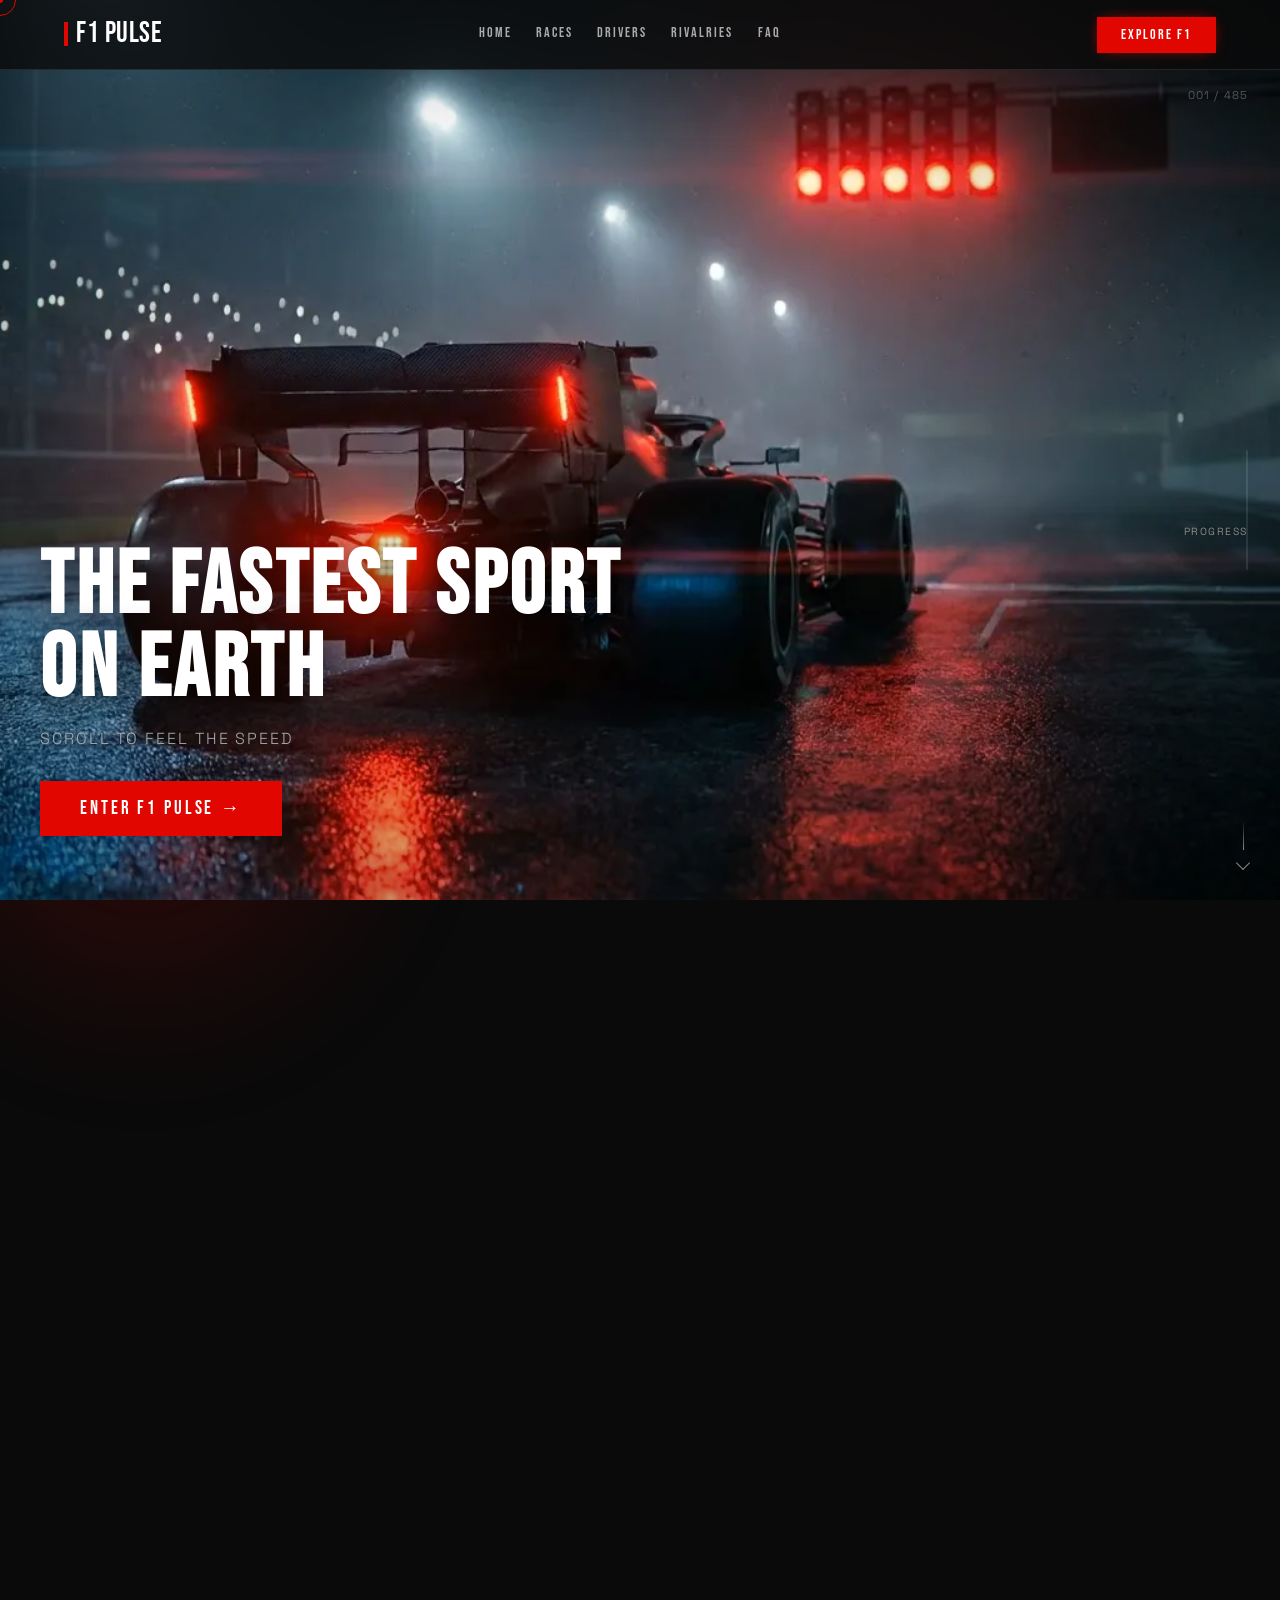
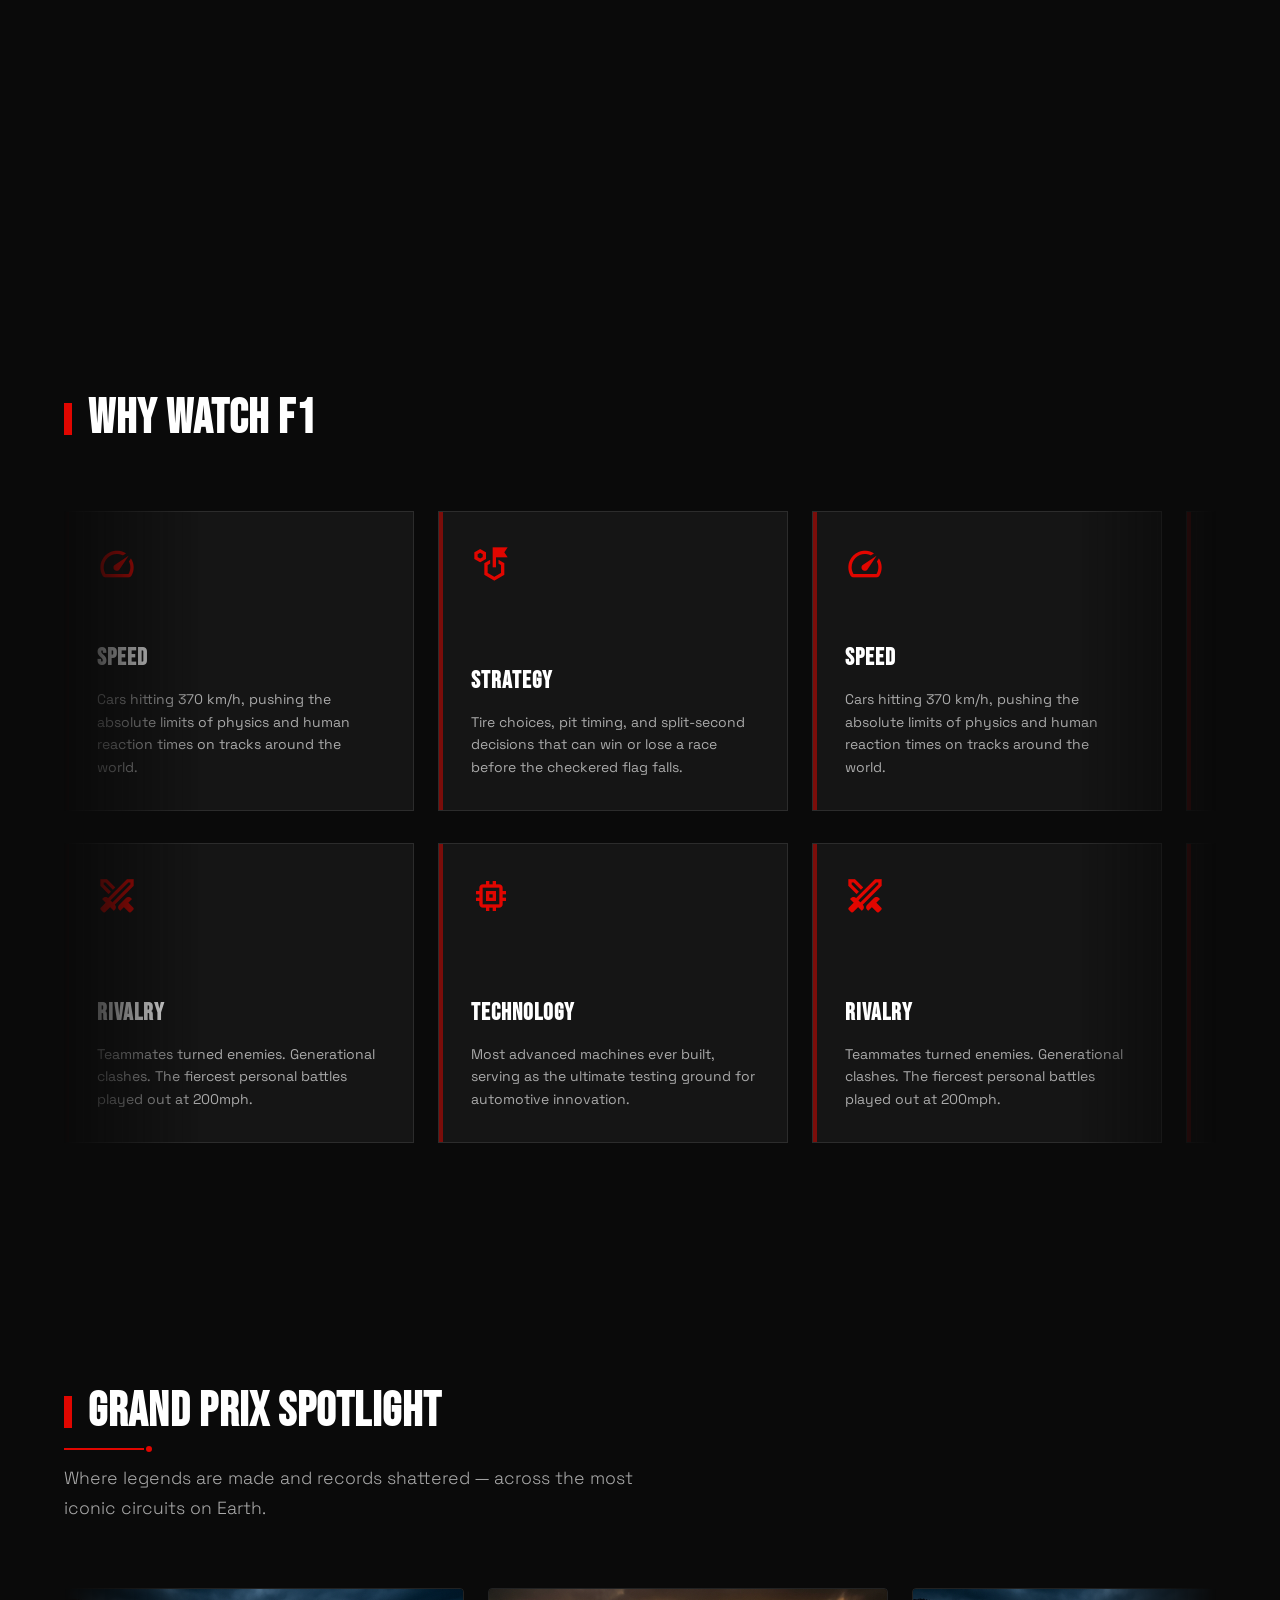
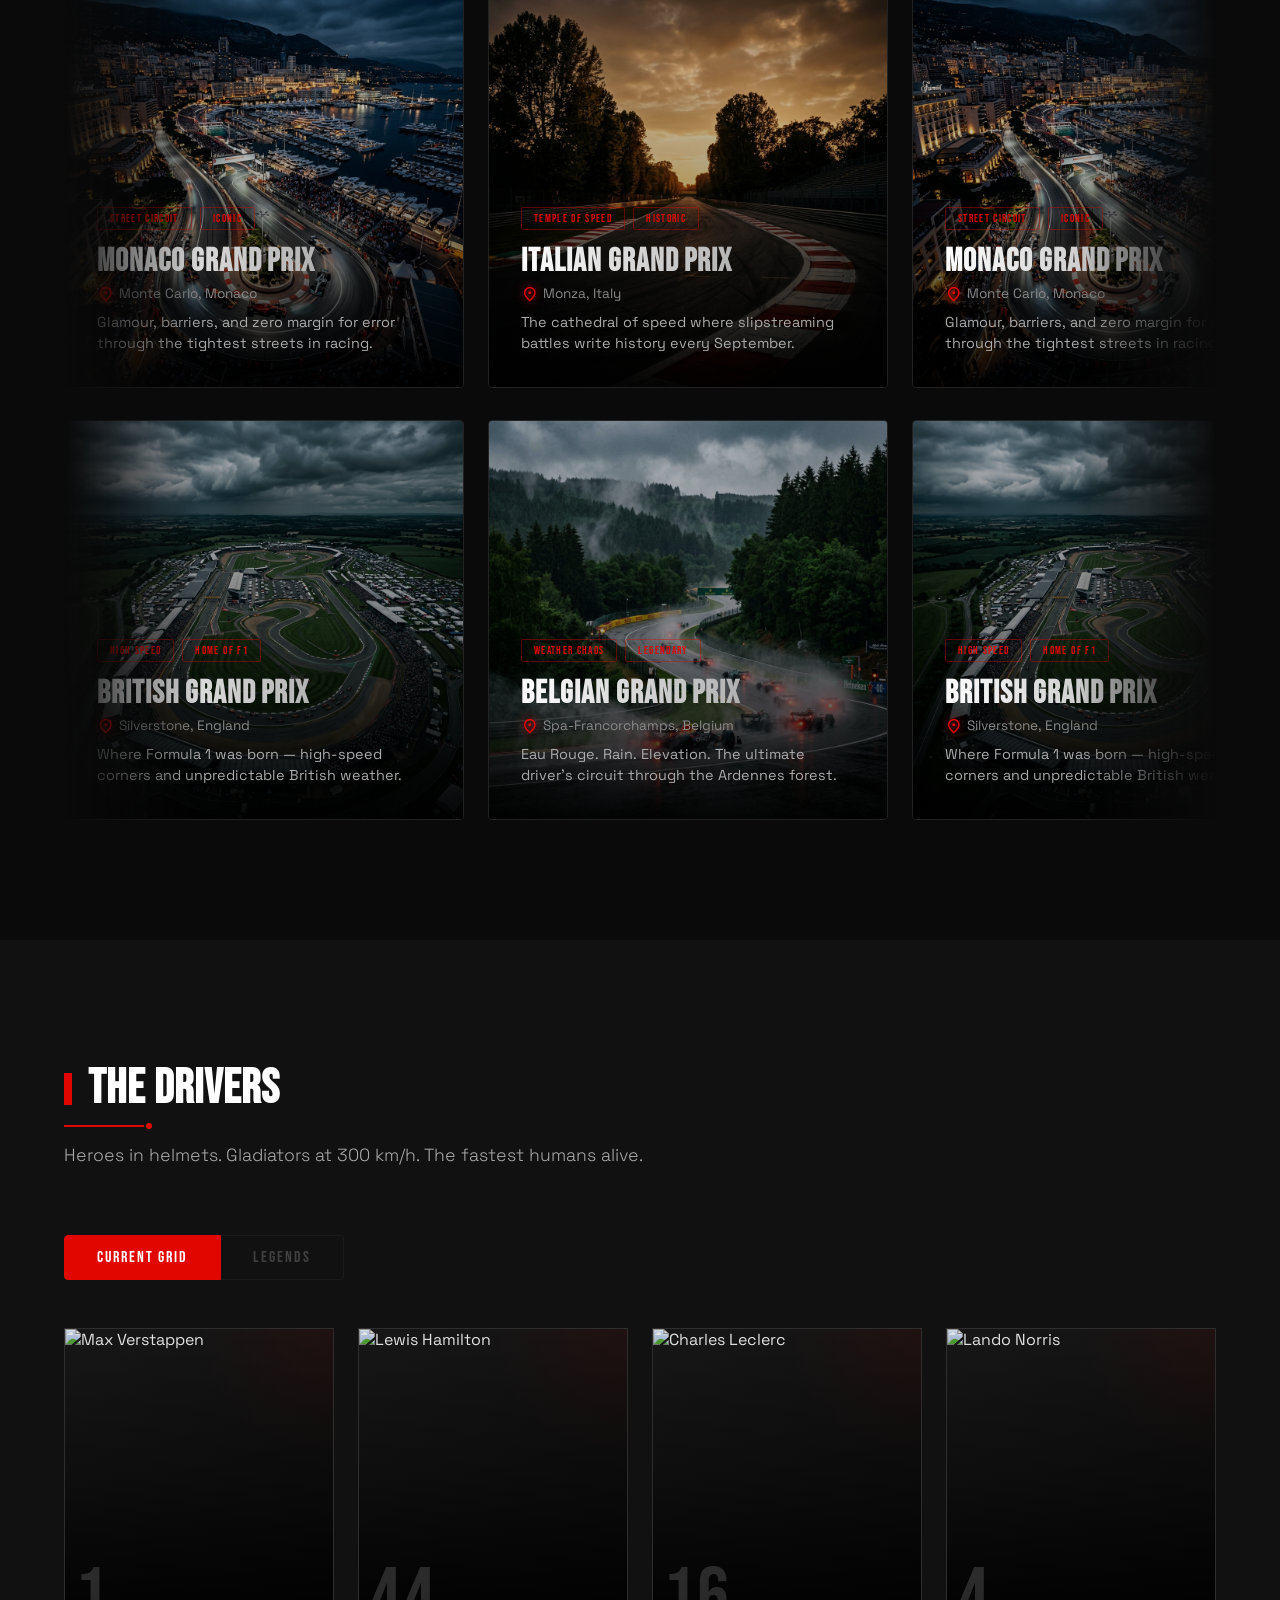
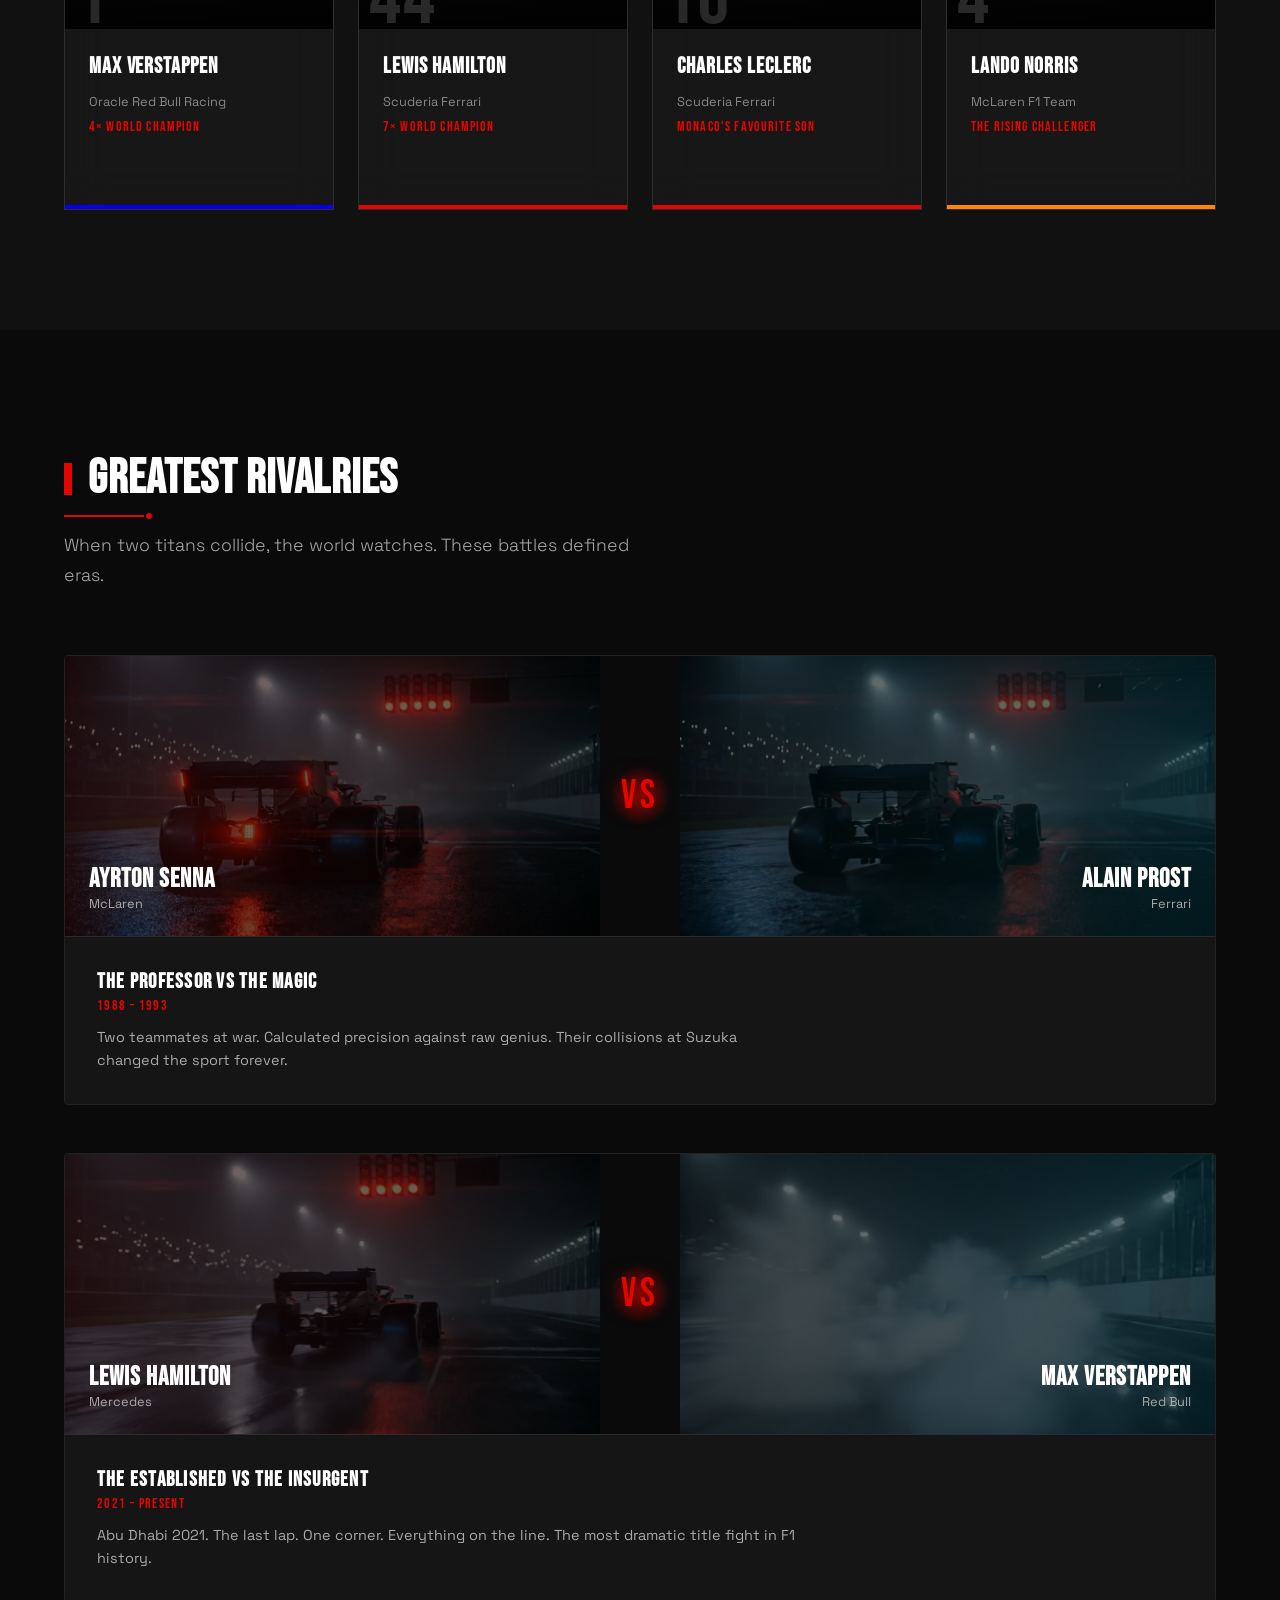
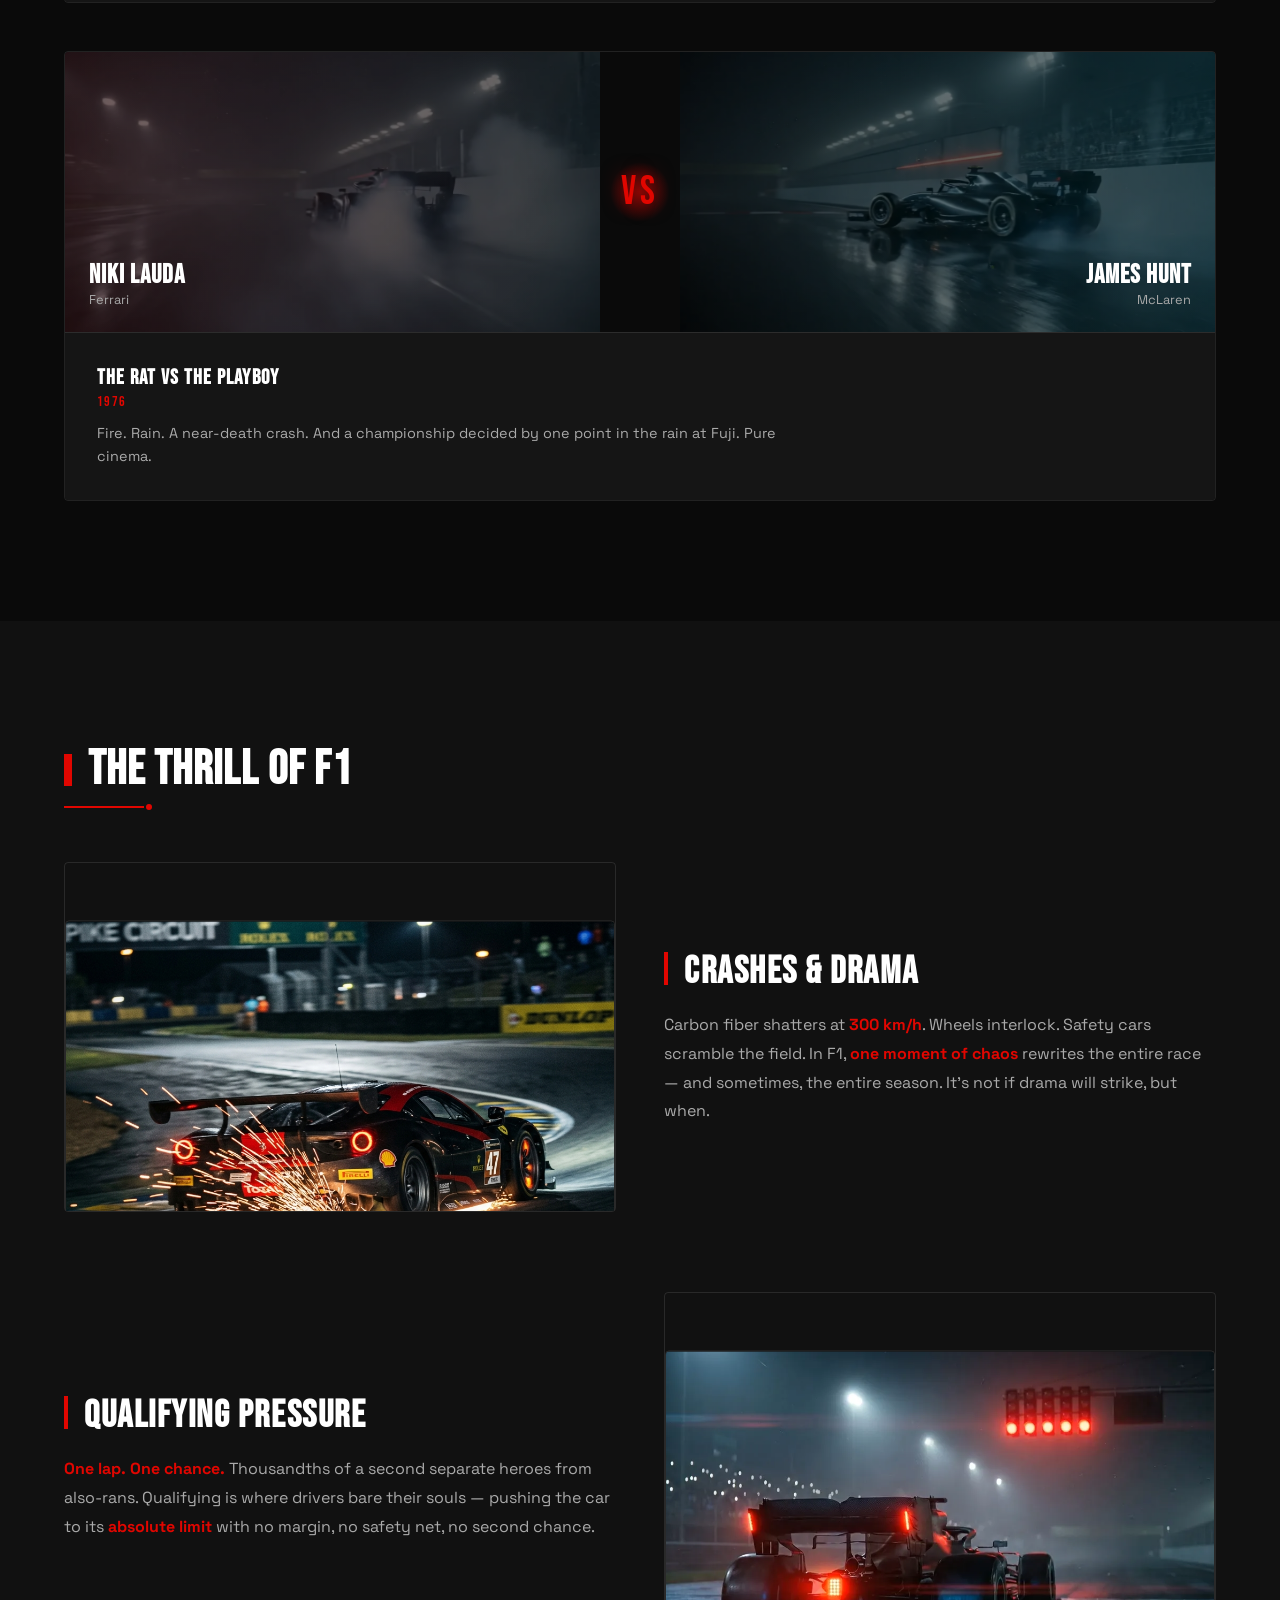
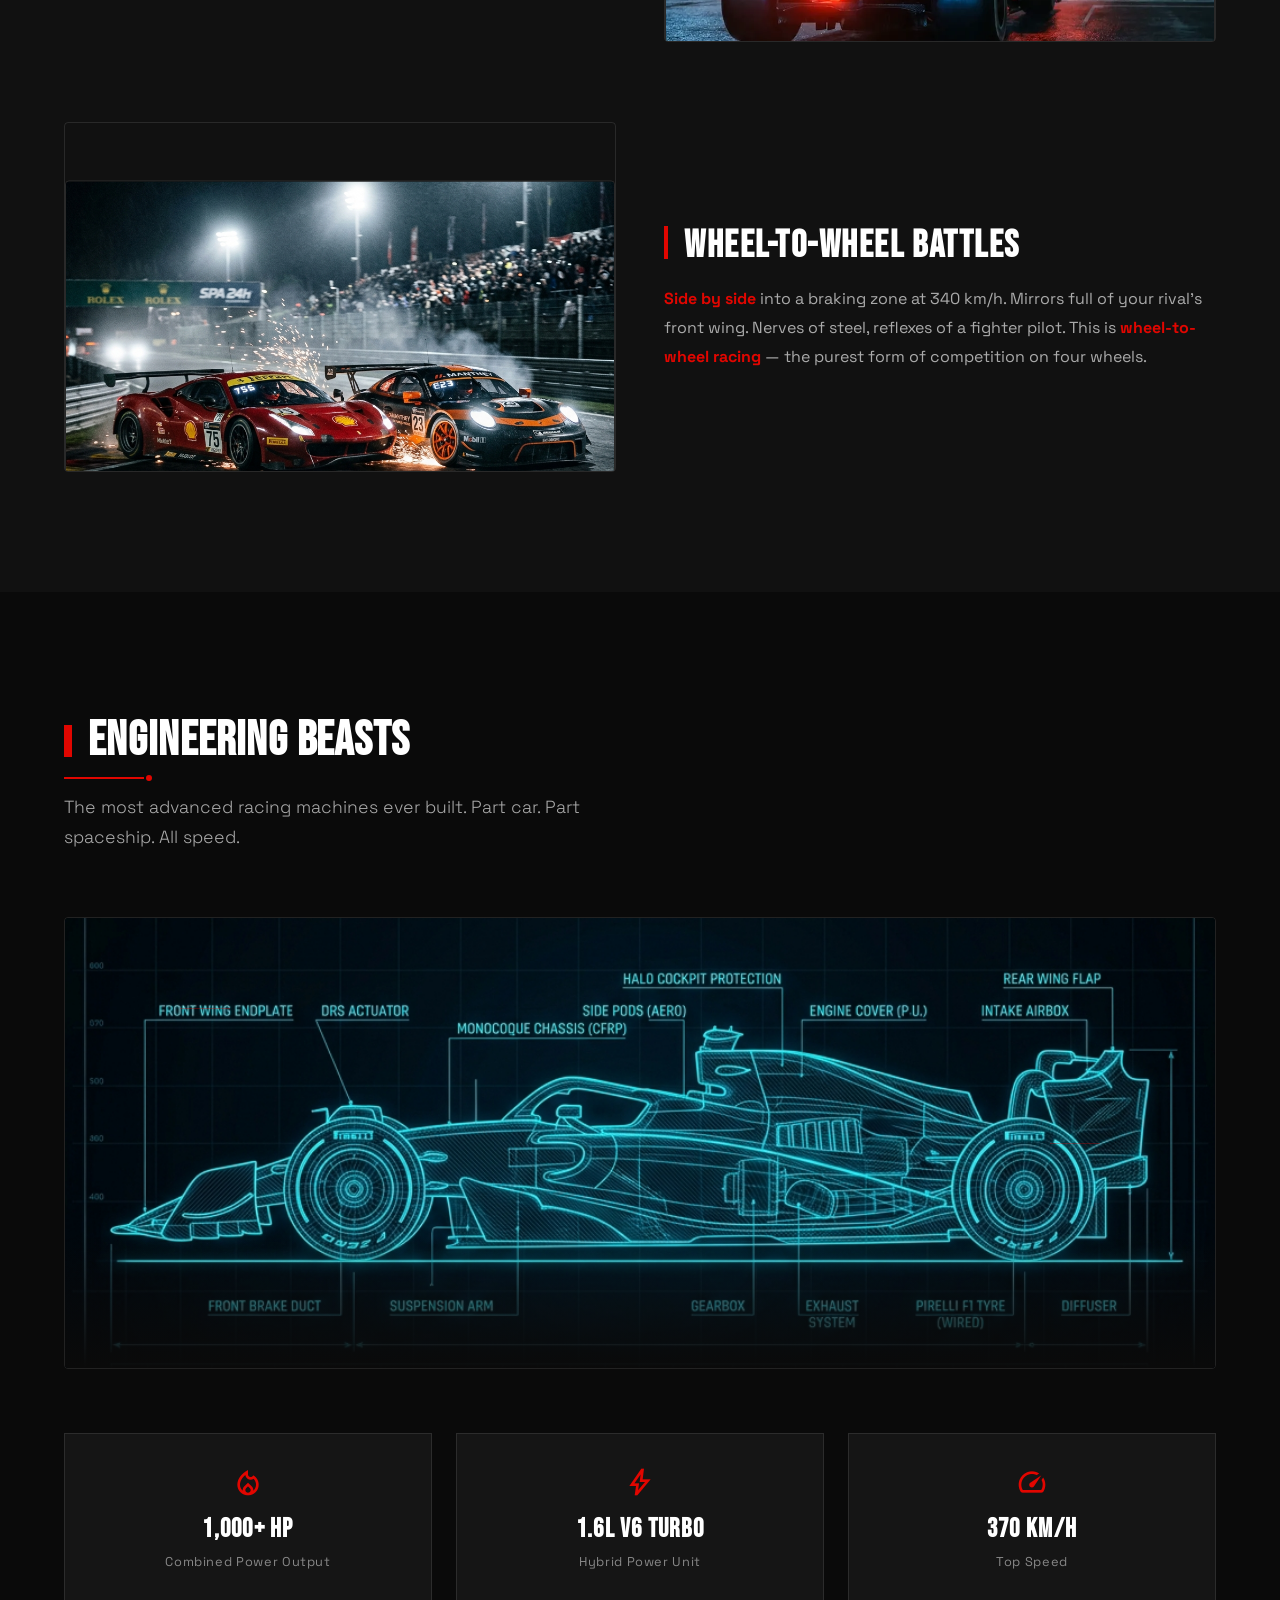
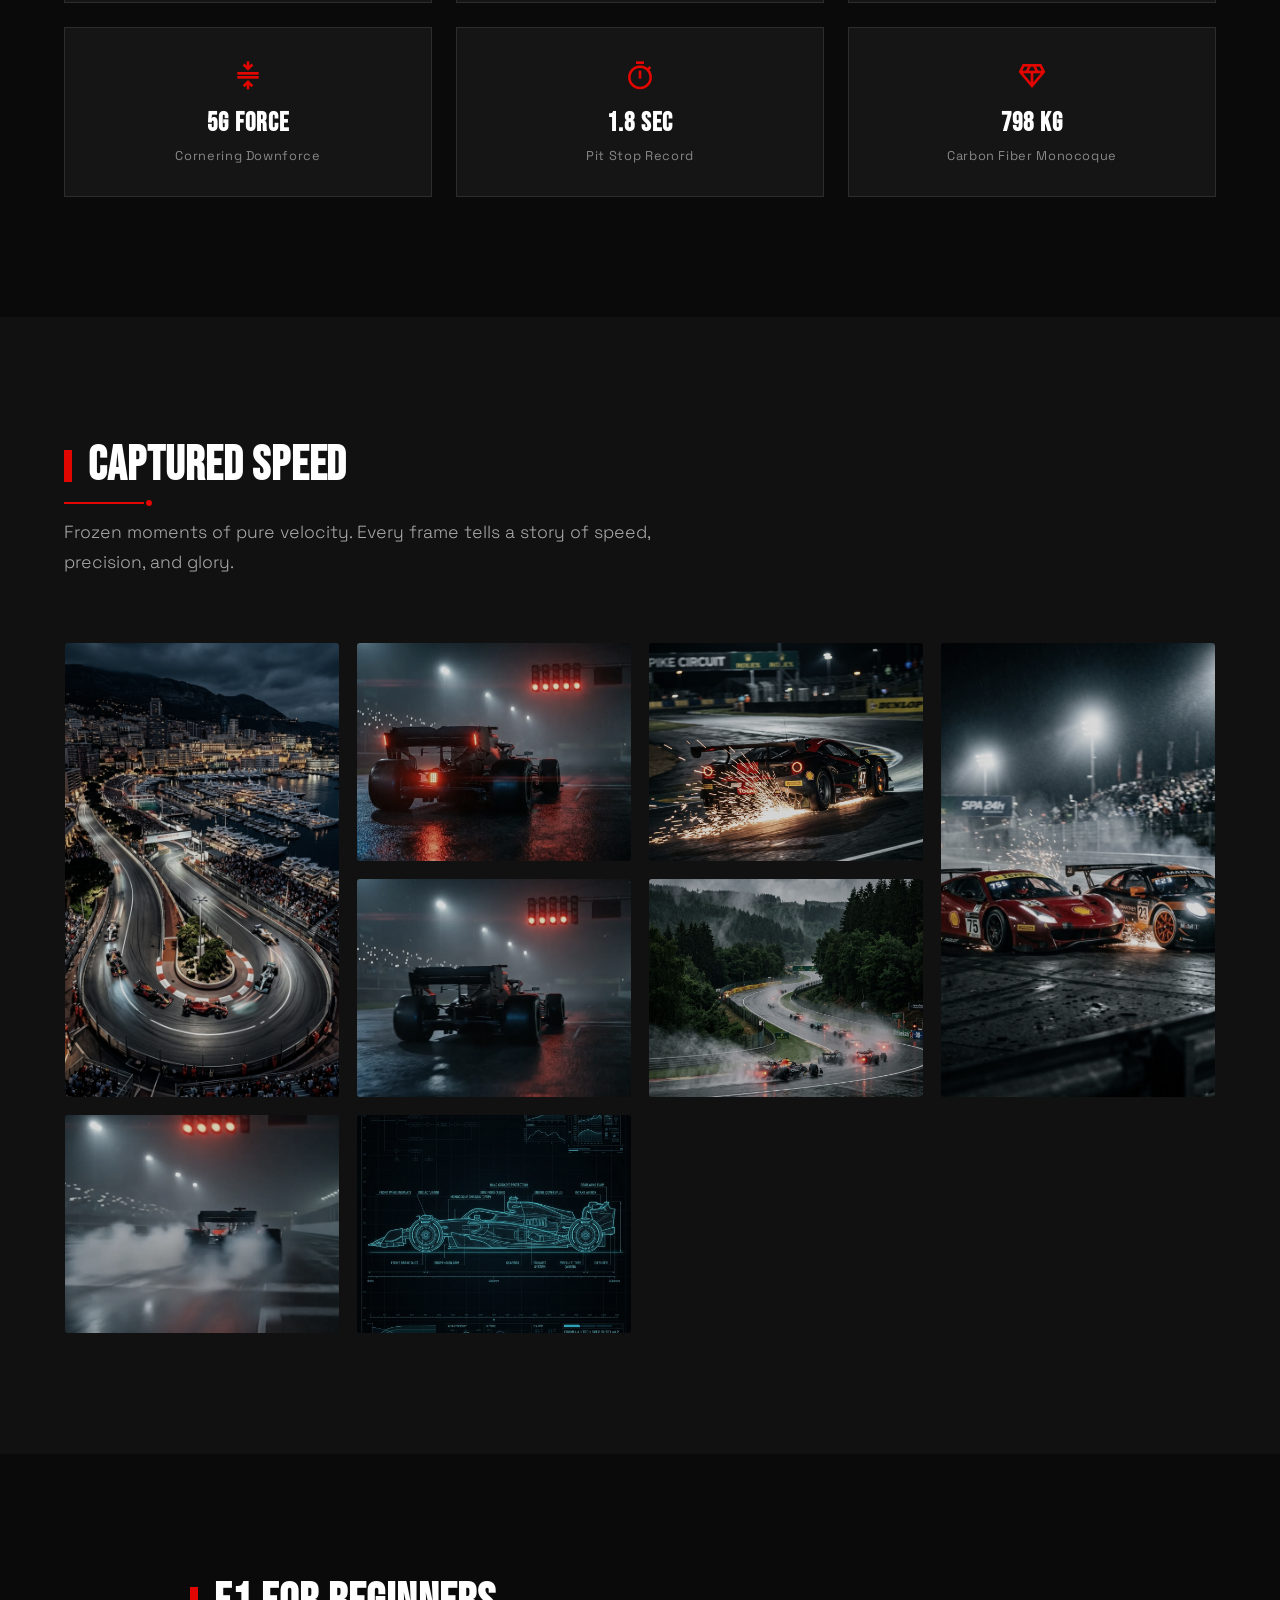
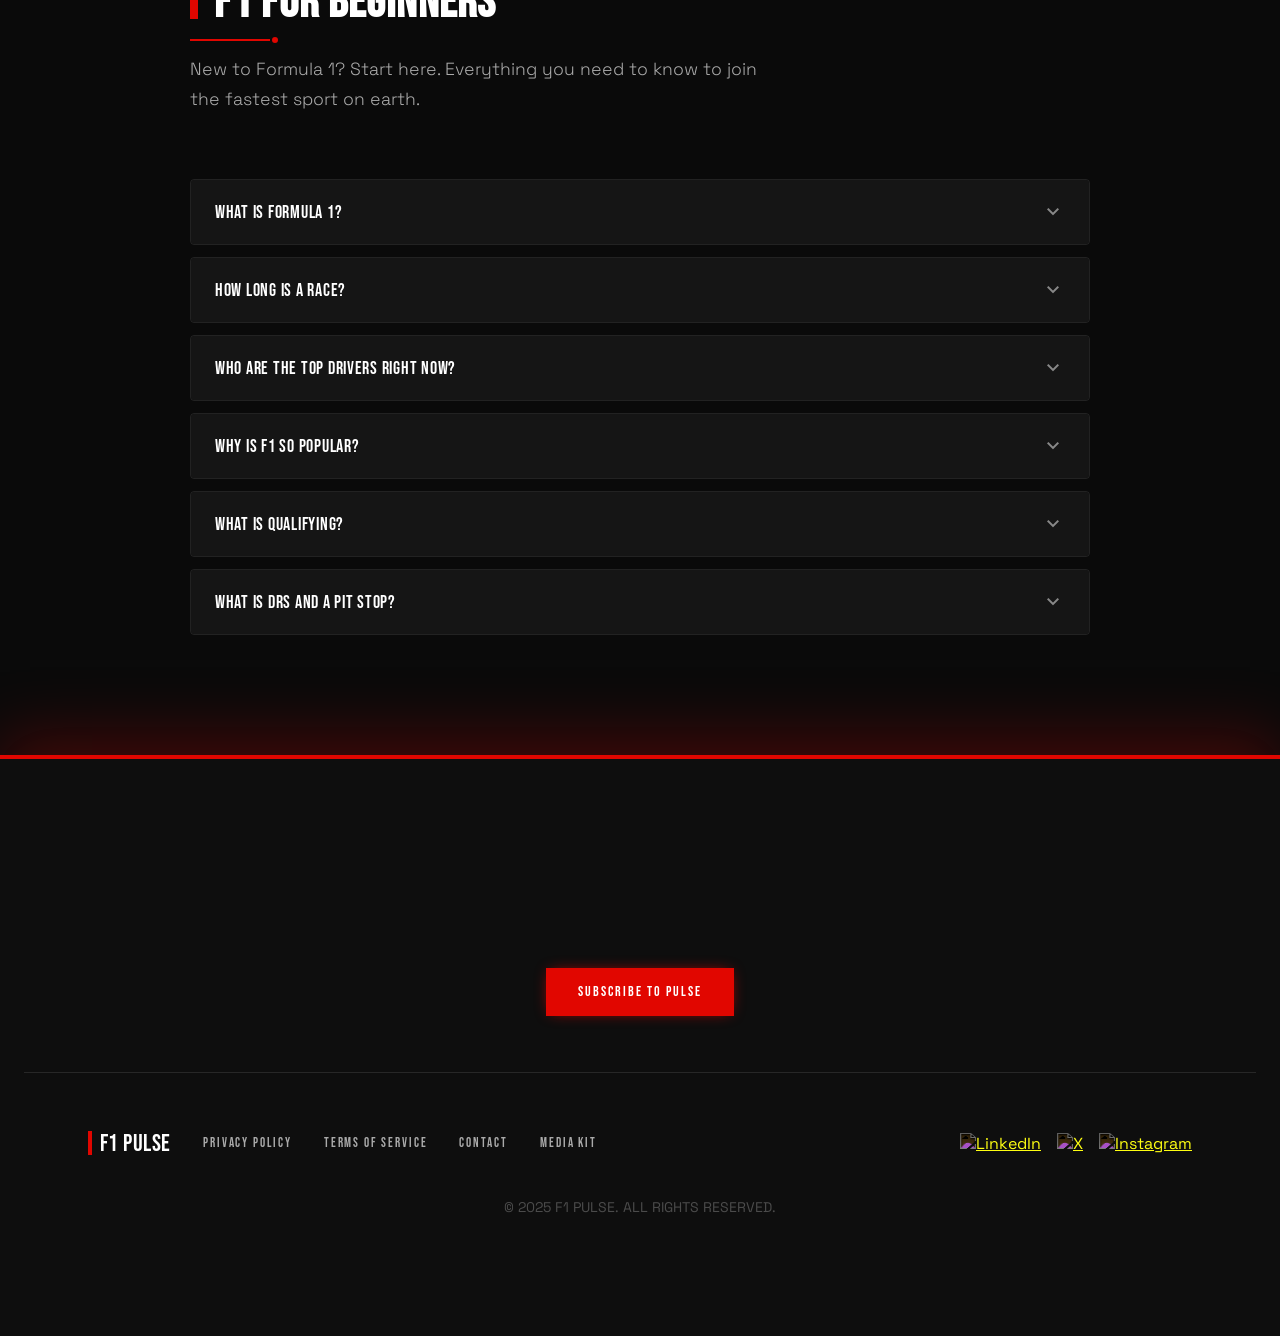
==== commit 36416216: "picture update" ====
--- a/index.html
+++ b/index.html
@@ -86,7 +86,7 @@
       <span class="scroll-progress-label">PROGRESS</span>
 
       <!-- Frame Counter -->
-      <span class="frame-counter" id="frame-counter">001 / 180</span>
+      <span class="frame-counter" id="frame-counter">001 / 485</span>
 
       <!-- Scroll Hint -->
       <div class="scroll-hint" id="scroll-hint">
@@ -453,7 +453,7 @@
       <p class="section-subtitle reveal">When two titans collide, the world watches. These battles defined eras.</p>
       <div class="rivalries-stack">
         <div class="rivalry-card reveal">
-          <div class="rivalry-side rivalry-left" style="background-image:url('frames/frame_0010.jpg')">
+          <div class="rivalry-side rivalry-left" style="background-image:url('frames/WhatsApp Video 2026-07-16 at 20.43.56-0010.webp')">
             <div class="rivalry-side-overlay"></div>
             <div class="rivalry-driver-info">
               <h3>AYRTON SENNA</h3>
@@ -464,7 +464,7 @@
             <span class="vs-text">VS</span>
             <div class="vs-glow"></div>
           </div>
-          <div class="rivalry-side rivalry-right" style="background-image:url('frames/frame_0050.jpg')">
+          <div class="rivalry-side rivalry-right" style="background-image:url('frames/WhatsApp Video 2026-07-16 at 20.43.56-0050.webp')">
             <div class="rivalry-side-overlay"></div>
             <div class="rivalry-driver-info">
               <h3>ALAIN PROST</h3>
@@ -478,7 +478,7 @@
           </div>
         </div>
         <div class="rivalry-card reveal">
-          <div class="rivalry-side rivalry-left" style="background-image:url('frames/frame_0080.jpg')">
+          <div class="rivalry-side rivalry-left" style="background-image:url('frames/WhatsApp Video 2026-07-16 at 20.43.56-0080.webp')">
             <div class="rivalry-side-overlay"></div>
             <div class="rivalry-driver-info">
               <h3>LEWIS HAMILTON</h3>
@@ -489,7 +489,7 @@
             <span class="vs-text">VS</span>
             <div class="vs-glow"></div>
           </div>
-          <div class="rivalry-side rivalry-right" style="background-image:url('frames/frame_0120.jpg')">
+          <div class="rivalry-side rivalry-right" style="background-image:url('frames/WhatsApp Video 2026-07-16 at 20.43.56-0120.webp')">
             <div class="rivalry-side-overlay"></div>
             <div class="rivalry-driver-info">
               <h3>MAX VERSTAPPEN</h3>
@@ -503,7 +503,7 @@
           </div>
         </div>
         <div class="rivalry-card reveal">
-          <div class="rivalry-side rivalry-left" style="background-image:url('frames/frame_0140.jpg')">
+          <div class="rivalry-side rivalry-left" style="background-image:url('frames/WhatsApp Video 2026-07-16 at 20.43.56-0140.webp')">
             <div class="rivalry-side-overlay"></div>
             <div class="rivalry-driver-info">
               <h3>NIKI LAUDA</h3>
@@ -514,7 +514,7 @@
             <span class="vs-text">VS</span>
             <div class="vs-glow"></div>
           </div>
-          <div class="rivalry-side rivalry-right" style="background-image:url('frames/frame_0170.jpg')">
+          <div class="rivalry-side rivalry-right" style="background-image:url('frames/WhatsApp Video 2026-07-16 at 20.43.56-0170.webp')">
             <div class="rivalry-side-overlay"></div>
             <div class="rivalry-driver-info">
               <h3>JAMES HUNT</h3>
@@ -554,7 +554,7 @@
       <div class="thrill-block reverse reveal">
         <div class="thrill-image-container">
           <div class="thrill-image">
-            <img src="frames/frame_0030.jpg" alt="Qualifying Pressure" loading="lazy">
+            <img src="frames/WhatsApp Video 2026-07-16 at 20.43.56-0030.webp" alt="Qualifying Pressure" loading="lazy">
           </div>
         </div>
         <div class="thrill-text">
@@ -648,7 +648,7 @@
           <div class="gallery-caption"><span>Monaco Under Lights</span></div>
         </div>
         <div class="gallery-item">
-          <img src="frames/frame_0005.jpg" alt="F1 action" loading="lazy">
+          <img src="frames/WhatsApp Video 2026-07-16 at 20.43.56-0005.webp" alt="F1 action" loading="lazy">
           <div class="gallery-caption"><span>Lights Out</span></div>
         </div>
         <div class="gallery-item">
@@ -660,7 +660,7 @@
           <div class="gallery-caption"><span>Wheel-to-Wheel</span></div>
         </div>
         <div class="gallery-item">
-          <img src="frames/frame_0060.jpg" alt="Pit stop" loading="lazy">
+          <img src="frames/WhatsApp Video 2026-07-16 at 20.43.56-0060.webp" alt="Pit stop" loading="lazy">
           <div class="gallery-caption"><span>Pit Stop Precision</span></div>
         </div>
         <div class="gallery-item">
@@ -668,7 +668,7 @@
           <div class="gallery-caption"><span>Rain Masters</span></div>
         </div>
         <div class="gallery-item">
-          <img src="frames/frame_0100.jpg" alt="Cockpit" loading="lazy">
+          <img src="frames/WhatsApp Video 2026-07-16 at 20.43.56-0100.webp" alt="Cockpit" loading="lazy">
           <div class="gallery-caption"><span>Inside the Cockpit</span></div>
         </div>
         <div class="gallery-item">
